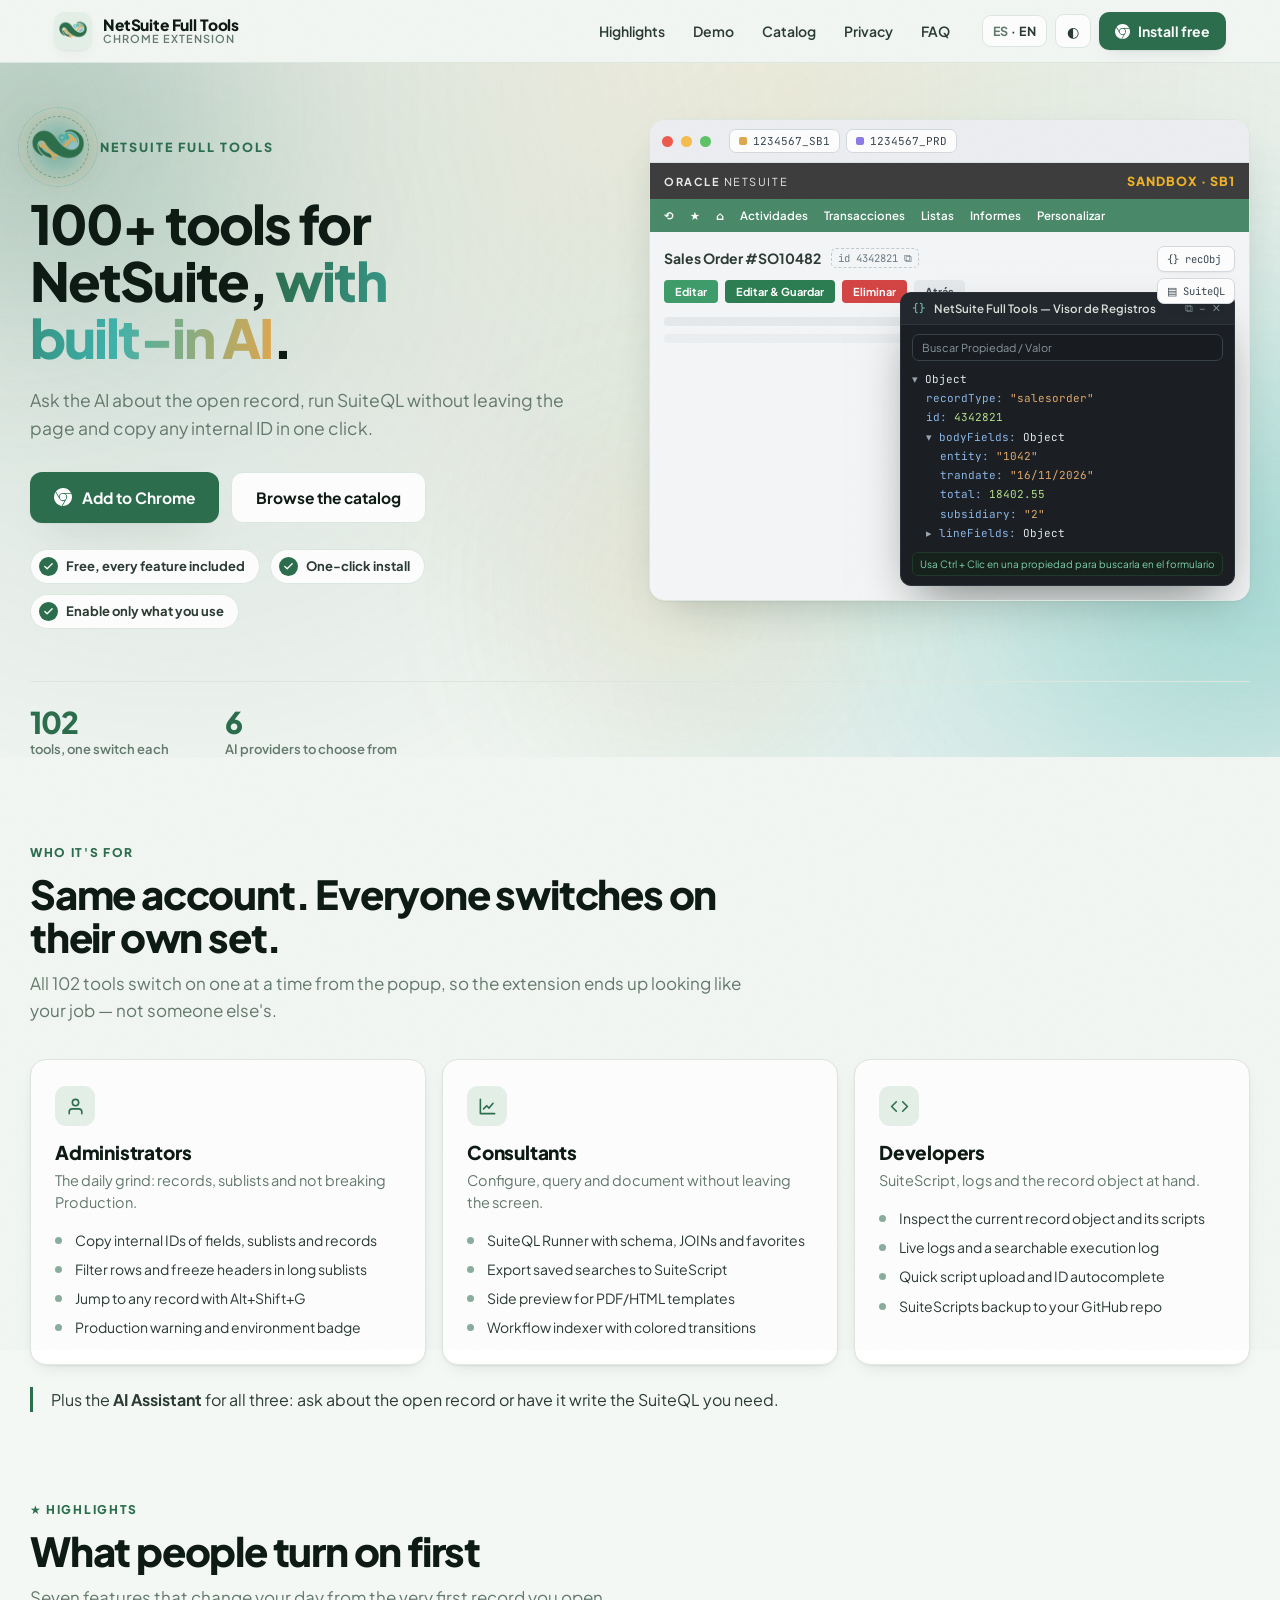
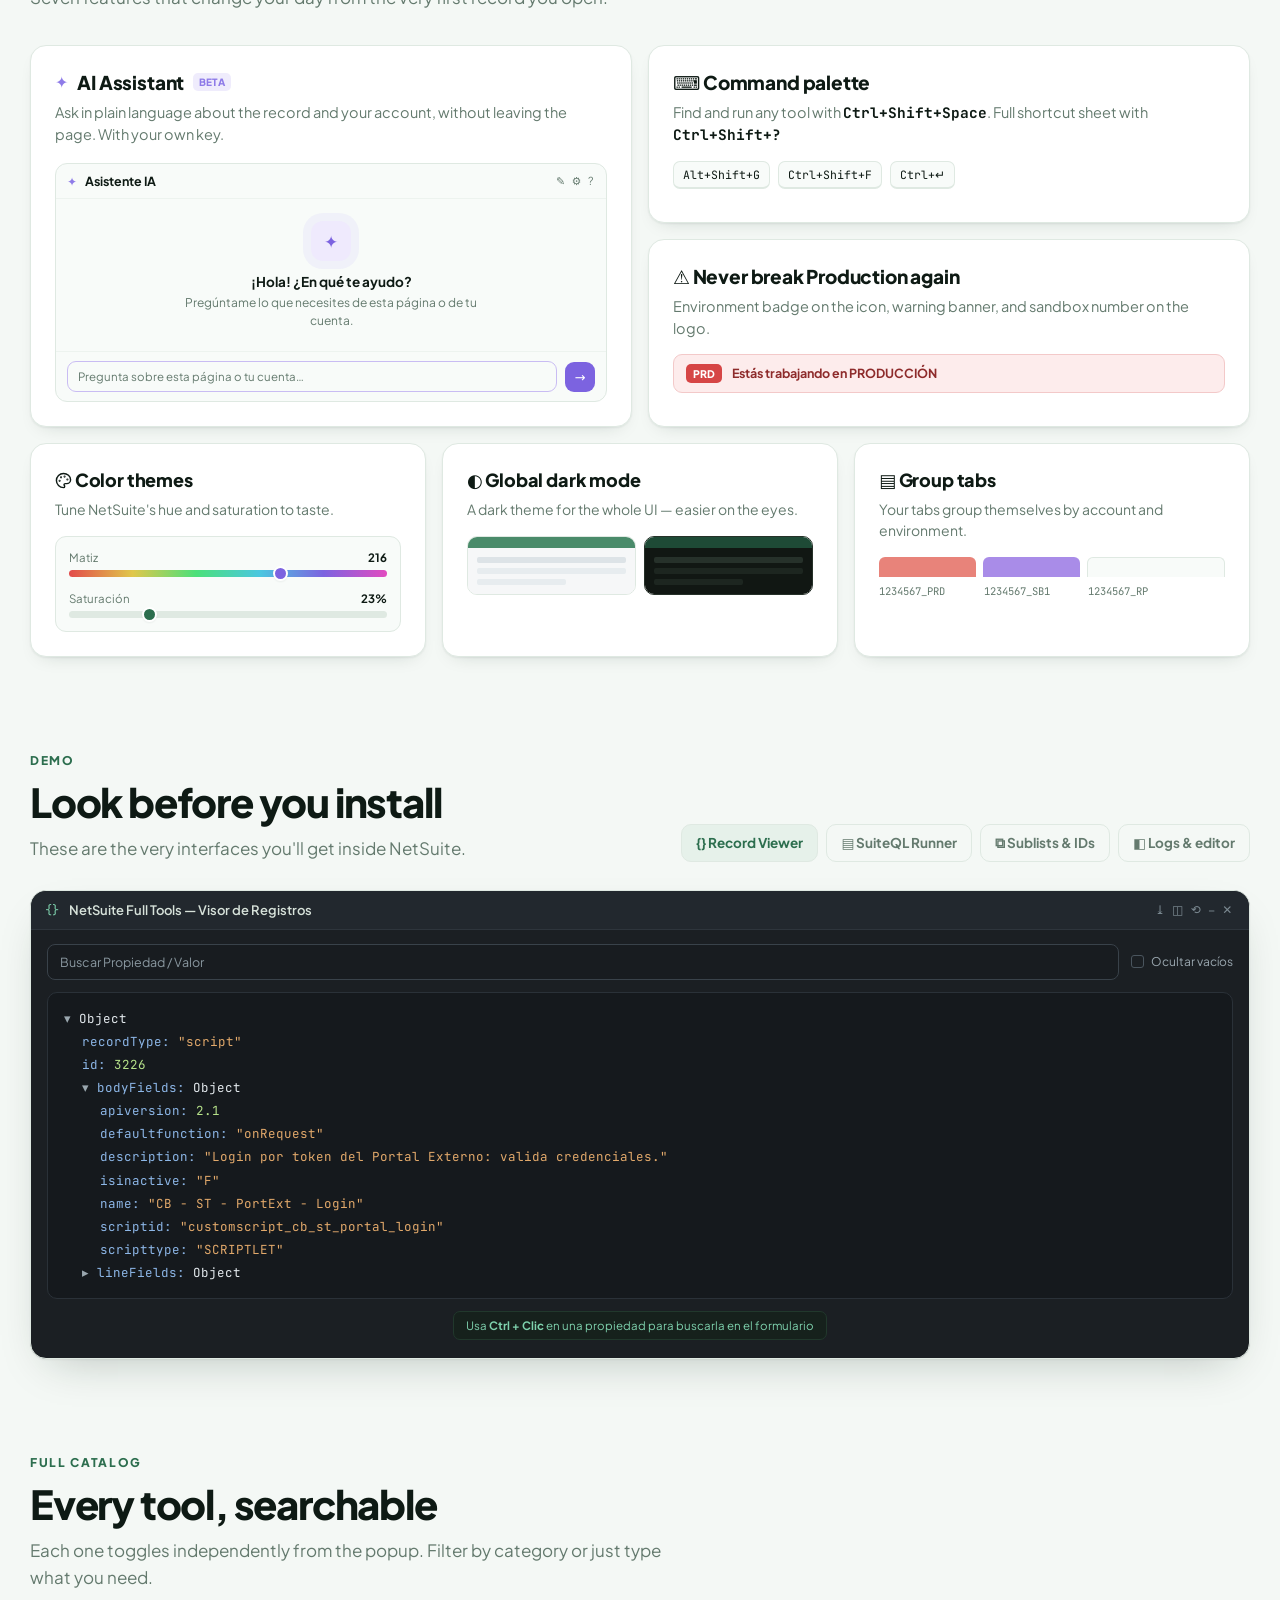
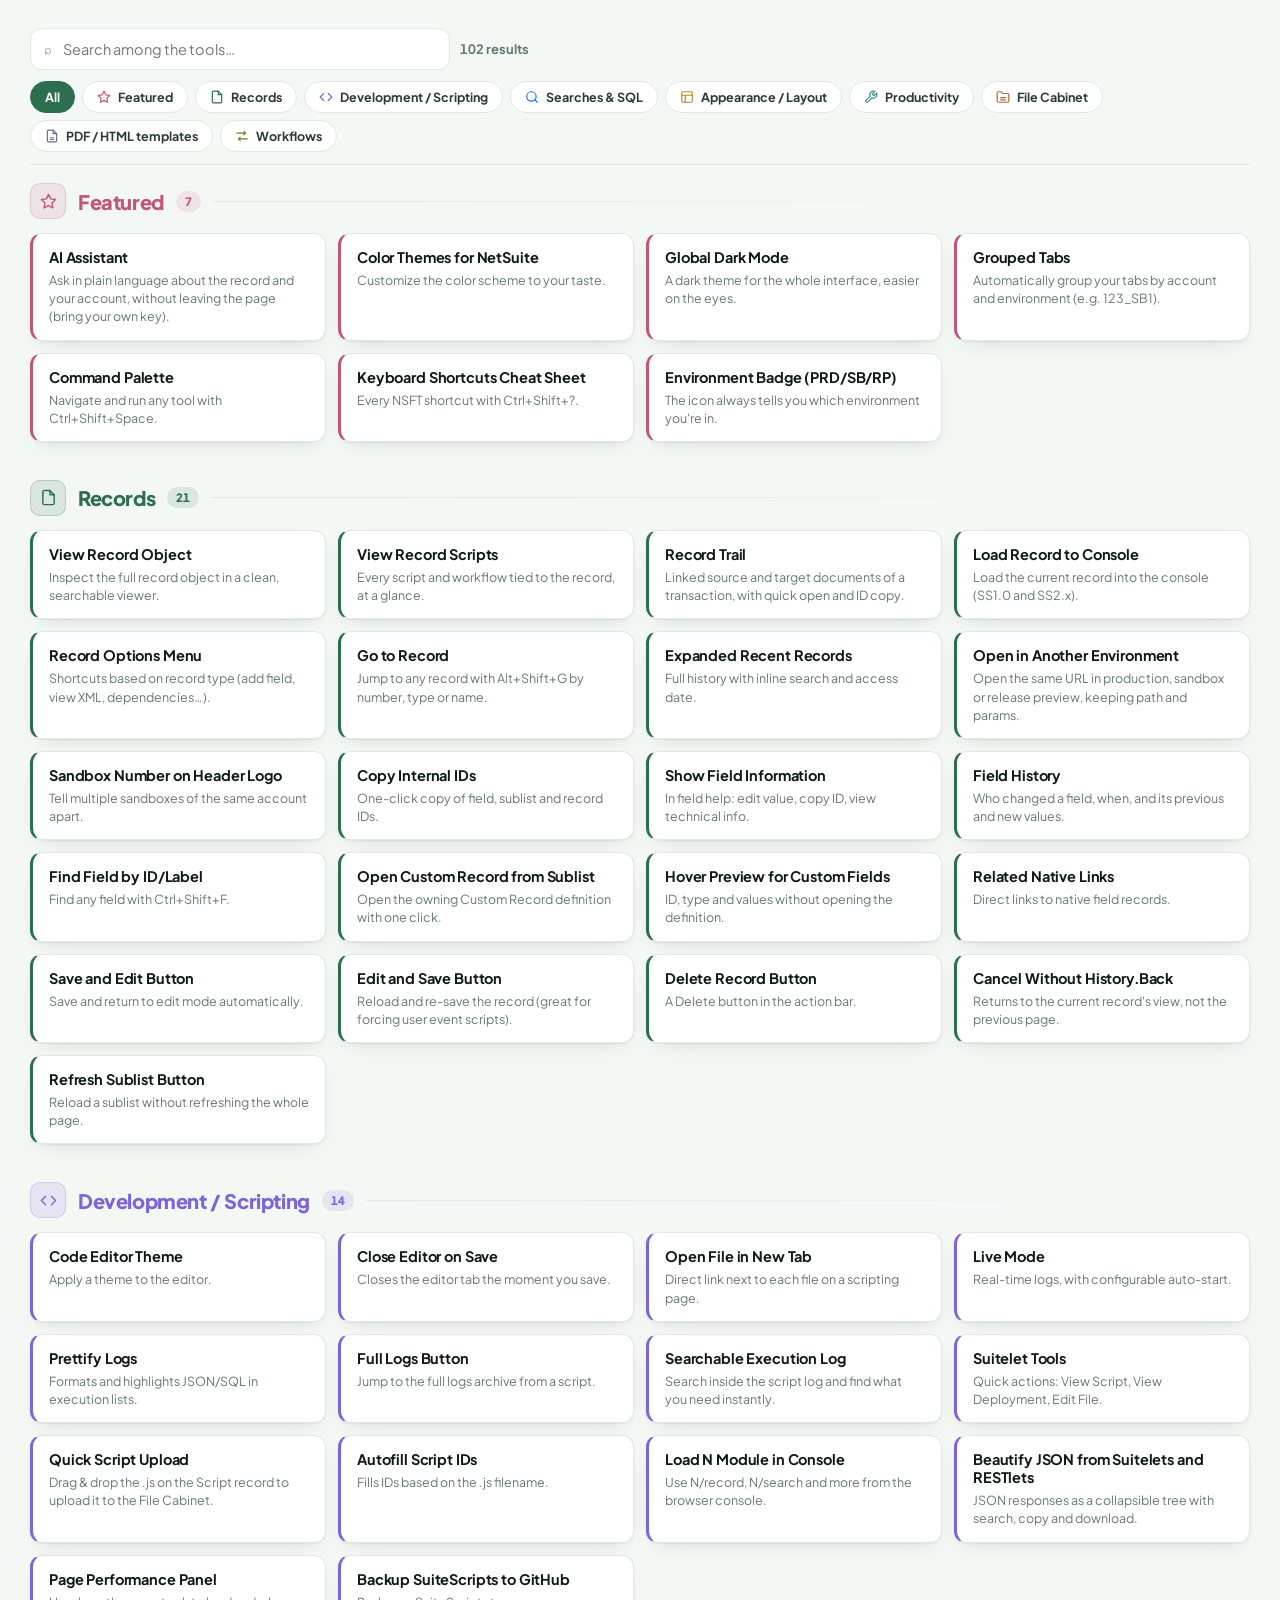
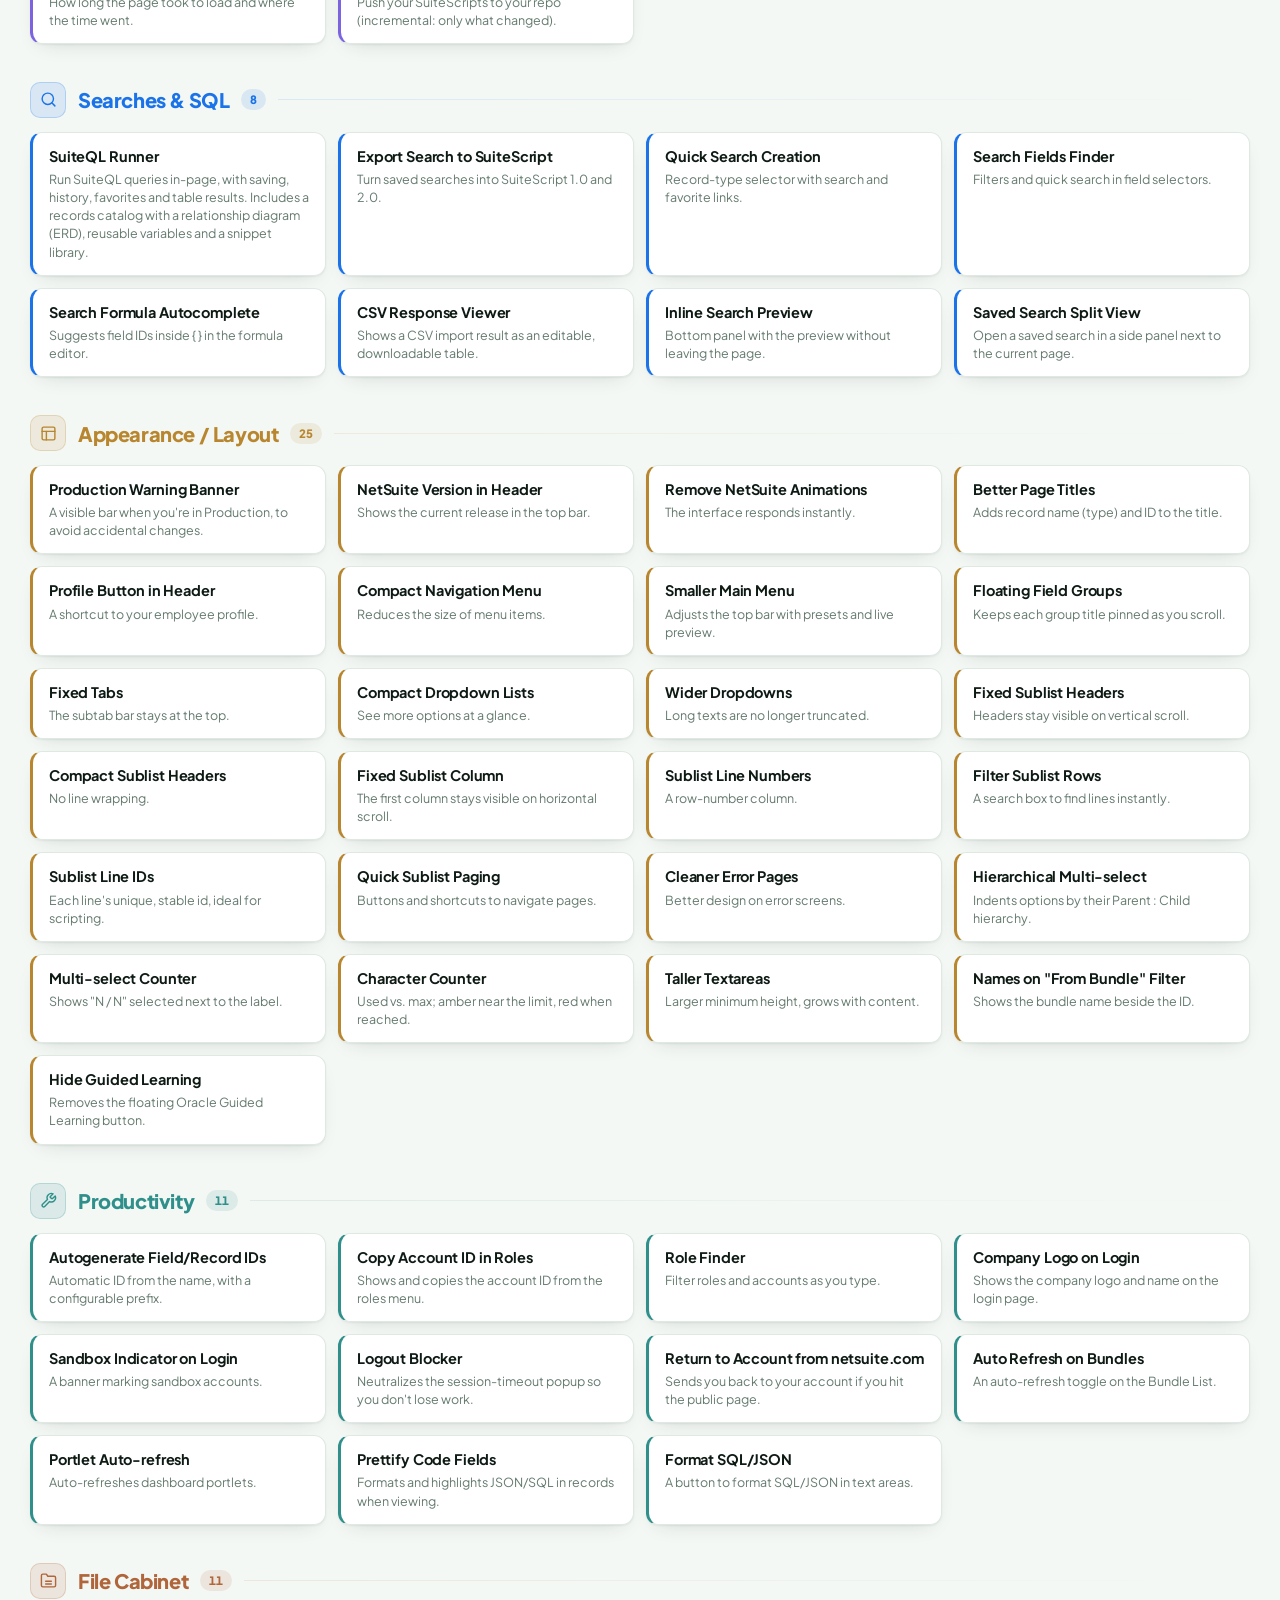
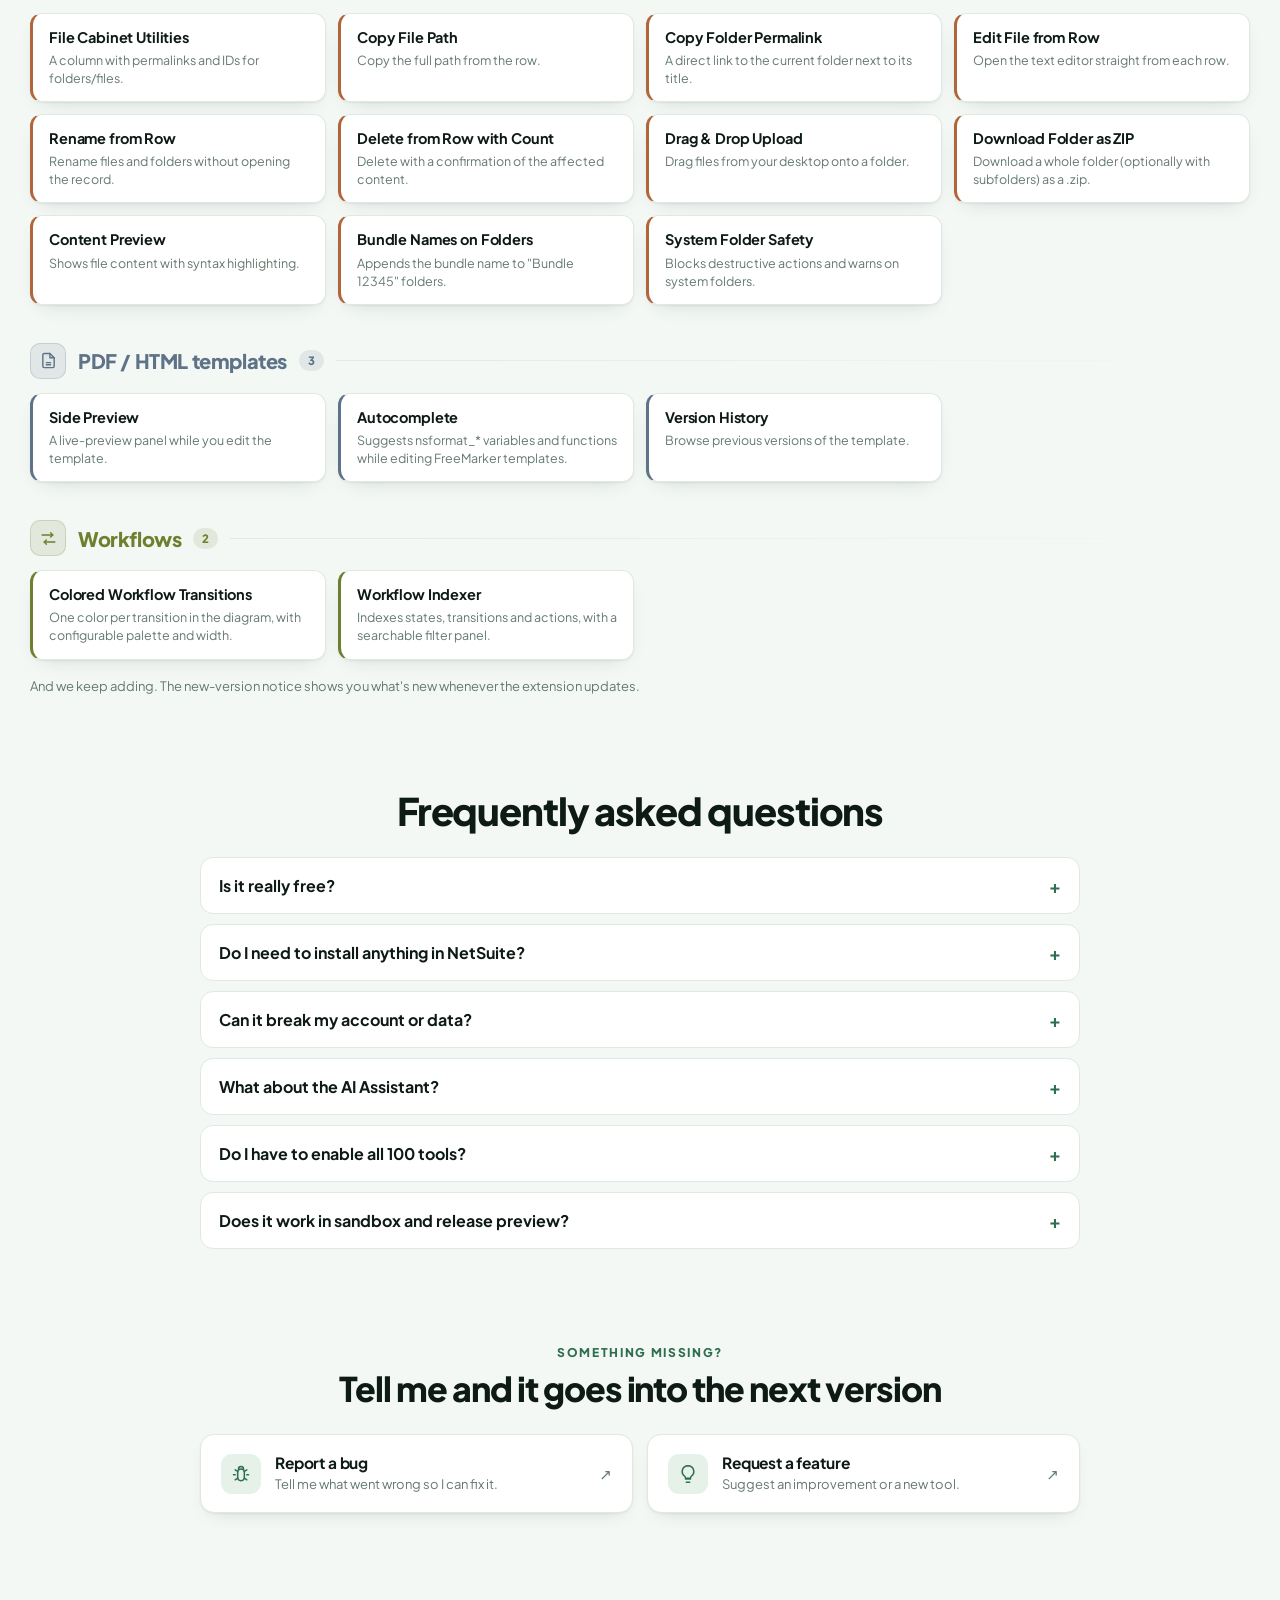
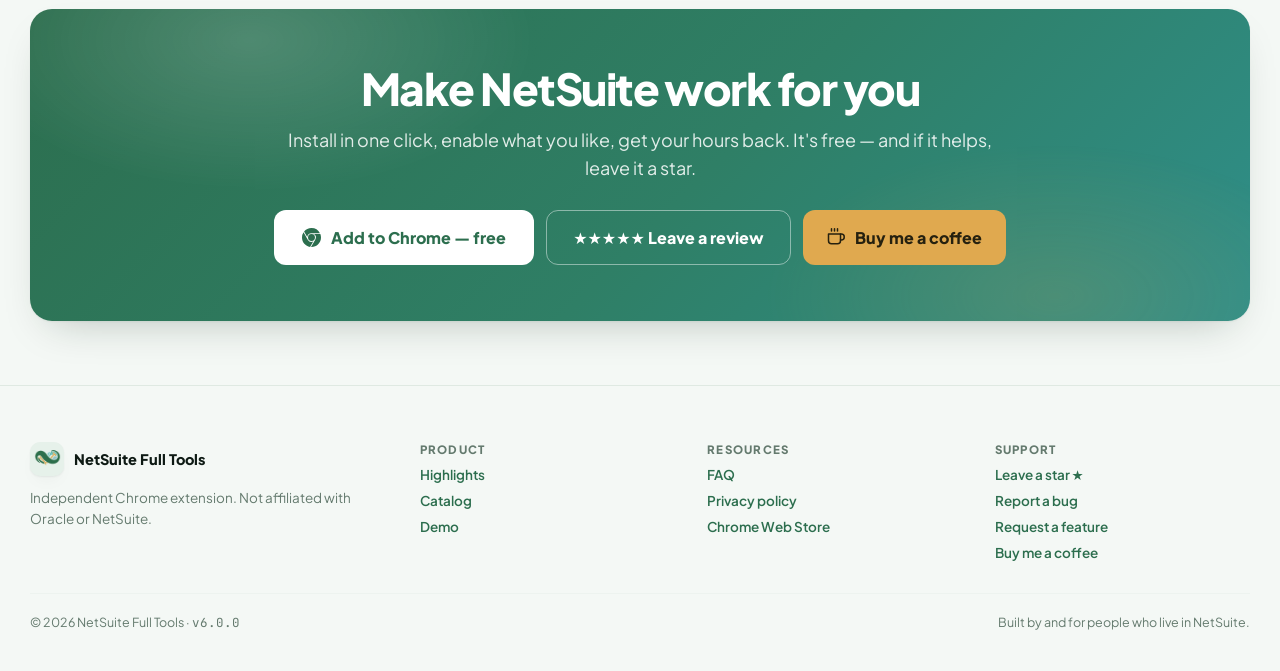
==== index.html @ 0914339f "Actualiza la landing (v6.0.0)" ====
<!DOCTYPE html>
<!--
  NetSuite Full Tools — plantilla de la landing page.

  ESTE es el archivo que se edita a mano; index.html se GENERA a partir de él
  con `npm run landing`. Los textos propios de la web (titulares, FAQ,
  privacidad) viven aquí en los dos idiomas; el catálogo de herramientas NO:
  lo inyecta build.js desde STORE_DESCRIPTION.md.

  Marcadores que rellena build.js:
    6.0.0   versión del manifest        102     nº de herramientas
    9  nº de categorías            <script>window.NSFT_CATALOG = {"groups":[{"id":"star","icon":"\u003csvg viewBox=\"0 0 24 24\" fill=\"none\" stroke=\"currentColor\" stroke-width=\"2\" stroke-linecap=\"round\" stroke-linejoin=\"round\">\u003cpolygon points=\"12 2 15.09 8.26 22 9.27 17 14.14 18.18 21.02 12 17.77 5.82 21.02 7 14.14 2 9.27 8.91 8.26 12 2\">\u003c/polygon>\u003c/svg>","color":"#C2557A","nameEs":"Destacados","nameEn":"Featured"},{"id":"reg","icon":"\u003csvg viewBox=\"0 0 24 24\" fill=\"none\" stroke=\"currentColor\" stroke-width=\"2\" stroke-linecap=\"round\" stroke-linejoin=\"round\">\u003cpath d=\"M14 2H6a2 2 0 0 0-2 2v16a2 2 0 0 0 2 2h12a2 2 0 0 0 2-2V8z\">\u003c/path>\u003cpolyline points=\"14 2 14 8 20 8\">\u003c/polyline>\u003c/svg>","color":"#2C6E4E","nameEs":"Registros","nameEn":"Records"},{"id":"dev","icon":"\u003csvg viewBox=\"0 0 24 24\" fill=\"none\" stroke=\"currentColor\" stroke-width=\"2\" stroke-linecap=\"round\" stroke-linejoin=\"round\">\u003cpolyline points=\"16 18 22 12 16 6\">\u003c/polyline>\u003cpolyline points=\"8 6 2 12 8 18\">\u003c/polyline>\u003c/svg>","color":"#7C63E0","nameEs":"Desarrollo / Scripting","nameEn":"Development / Scripting"},{"id":"sql","icon":"\u003csvg viewBox=\"0 0 24 24\" fill=\"none\" stroke=\"currentColor\" stroke-width=\"2\" stroke-linecap=\"round\" stroke-linejoin=\"round\">\u003ccircle cx=\"11\" cy=\"11\" r=\"8\">\u003c/circle>\u003cline x1=\"21\" y1=\"21\" x2=\"16.65\" y2=\"16.65\">\u003c/line>\u003c/svg>","color":"#1A73E8","nameEs":"Búsquedas y SQL","nameEn":"Searches & SQL"},{"id":"ui","icon":"\u003csvg viewBox=\"0 0 24 24\" fill=\"none\" stroke=\"currentColor\" stroke-width=\"2\" stroke-linecap=\"round\" stroke-linejoin=\"round\">\u003crect x=\"3\" y=\"3\" width=\"18\" height=\"18\" rx=\"2\" ry=\"2\">\u003c/rect>\u003cline x1=\"3\" y1=\"9\" x2=\"21\" y2=\"9\">\u003c/line>\u003cline x1=\"9\" y1=\"21\" x2=\"9\" y2=\"9\">\u003c/line>\u003c/svg>","color":"#B8862F","nameEs":"Apariencia / Layout","nameEn":"Appearance / Layout"},{"id":"prod","icon":"\u003csvg viewBox=\"0 0 24 24\" fill=\"none\" stroke=\"currentColor\" stroke-width=\"2\" stroke-linecap=\"round\" stroke-linejoin=\"round\">\u003cpath d=\"M14.7 6.3a1 1 0 0 0 0 1.4l1.6 1.6a1 1 0 0 0 1.4 0l3.77-3.77a6 6 0 0 1-7.94 7.94l-6.91 6.91a2.12 2.12 0 0 1-3-3l6.91-6.91a6 6 0 0 1 7.94-7.94l-3.76 3.76z\">\u003c/path>\u003c/svg>","color":"#2F8F8A","nameEs":"Productividad","nameEn":"Productivity"},{"id":"file","icon":"\u003csvg viewBox=\"0 0 24 24\" fill=\"none\" stroke=\"currentColor\" stroke-width=\"2\" stroke-linecap=\"round\" stroke-linejoin=\"round\">\u003cpath d=\"M22 19a2 2 0 0 1-2 2H4a2 2 0 0 1-2-2V5a2 2 0 0 1 2-2h5l2 3h9a2 2 0 0 1 2 2z\">\u003c/path>\u003cline x1=\"8\" y1=\"13\" x2=\"16\" y2=\"13\">\u003c/line>\u003cline x1=\"8\" y1=\"17\" x2=\"16\" y2=\"17\">\u003c/line>\u003c/svg>","color":"#B0653A","nameEs":"File Cabinet","nameEn":"File Cabinet"},{"id":"pdf","icon":"\u003csvg viewBox=\"0 0 24 24\" fill=\"none\" stroke=\"currentColor\" stroke-width=\"2\" stroke-linecap=\"round\" stroke-linejoin=\"round\">\u003cpath d=\"M14 2H6a2 2 0 0 0-2 2v16a2 2 0 0 0 2 2h12a2 2 0 0 0 2-2V8z\">\u003c/path>\u003cpolyline points=\"14 2 14 8 20 8\">\u003c/polyline>\u003cline x1=\"9\" y1=\"15\" x2=\"15\" y2=\"15\">\u003c/line>\u003cline x1=\"9\" y1=\"18\" x2=\"15\" y2=\"18\">\u003c/line>\u003c/svg>","color":"#5E7387","nameEs":"Plantillas PDF / HTML","nameEn":"PDF / HTML templates"},{"id":"wf","icon":"\u003csvg viewBox=\"0 0 24 24\" fill=\"none\" stroke=\"currentColor\" stroke-width=\"2\" stroke-linecap=\"round\" stroke-linejoin=\"round\">\u003cline x1=\"3\" y1=\"7\" x2=\"18\" y2=\"7\">\u003c/line>\u003cpolyline points=\"15 4 18 7 15 10\">\u003c/polyline>\u003cline x1=\"21\" y1=\"17\" x2=\"6\" y2=\"17\">\u003c/line>\u003cpolyline points=\"9 14 6 17 9 20\">\u003c/polyline>\u003c/svg>","color":"#6E7F2F","nameEs":"Workflows","nameEn":"Workflows"}],"tools":[{"group":"star","nameEs":"Asistente de IA","descEs":"Pregunta en lenguaje natural sobre el registro y tu cuenta, sin salir de la página (con tu propia clave).","nameEn":"AI Assistant","descEn":"Ask in plain language about the record and your account, without leaving the page (bring your own key)."},{"group":"star","nameEs":"Temas de color para NetSuite","descEs":"Personaliza el esquema de colores a tu gusto.","nameEn":"Color Themes for NetSuite","descEn":"Customize the color scheme to your taste."},{"group":"star","nameEs":"Modo oscuro global","descEs":"Un tema oscuro para toda la interfaz, más cómodo para la vista.","nameEn":"Global Dark Mode","descEn":"A dark theme for the whole interface, easier on the eyes."},{"group":"star","nameEs":"Agrupar pestañas","descEs":"Agrupa automáticamente tus pestañas por cuenta y entorno (ej. 123_SB1).","nameEn":"Grouped Tabs","descEn":"Automatically group your tabs by account and environment (e.g. 123_SB1)."},{"group":"star","nameEs":"Paleta de comandos","descEs":"Navega y ejecuta cualquier herramienta con Ctrl+Shift+Espacio.","nameEn":"Command Palette","descEn":"Navigate and run any tool with Ctrl+Shift+Space."},{"group":"star","nameEs":"Hoja de atajos de teclado","descEs":"Todos los atajos de NSFT con Ctrl+Shift+?.","nameEn":"Keyboard Shortcuts Cheat Sheet","descEn":"Every NSFT shortcut with Ctrl+Shift+?."},{"group":"star","nameEs":"Distintivo de entorno (PRD/SB/RP)","descEs":"El icono te dice siempre en qué entorno estás.","nameEn":"Environment Badge (PRD/SB/RP)","descEn":"The icon always tells you which environment you're in."},{"group":"reg","nameEs":"Ver objeto del registro","descEs":"Inspecciona el objeto completo del registro actual en un visor limpio.","nameEn":"View Record Object","descEn":"Inspect the full record object in a clean, searchable viewer."},{"group":"reg","nameEs":"Ver scripts del registro","descEs":"Todos los scripts y workflows asociados, de un vistazo.","nameEn":"View Record Scripts","descEn":"Every script and workflow tied to the record, at a glance."},{"group":"reg","nameEs":"Record Trail","descEs":"Documentos de origen y destino enlazados de una transacción, con salto rápido y copia de IDs.","nameEn":"Record Trail","descEn":"Linked source and target documents of a transaction, with quick open and ID copy."},{"group":"reg","nameEs":"Cargar registro a consola","descEs":"Carga el registro actual en la consola (SS1.0 y SS2.x).","nameEn":"Load Record to Console","descEn":"Load the current record into the console (SS1.0 and SS2.x)."},{"group":"reg","nameEs":"Menú Opciones de Registro","descEs":"Accesos directos según el tipo de registro (agregar campo, ver XML, dependientes…).","nameEn":"Record Options Menu","descEn":"Shortcuts based on record type (add field, view XML, dependencies…)."},{"group":"reg","nameEs":"Ir al record","descEs":"Salta a cualquier registro con Alt+Shift+G por número, tipo o nombre.","nameEn":"Go to Record","descEn":"Jump to any record with Alt+Shift+G by number, type or name."},{"group":"reg","nameEs":"Registros recientes ampliados","descEs":"Historial completo con buscador y fecha de acceso.","nameEn":"Expanded Recent Records","descEn":"Full history with inline search and access date."},{"group":"reg","nameEs":"Abrir en otro entorno","descEs":"Abre la misma URL en producción, sandbox o release preview conservando ruta y parámetros.","nameEn":"Open in Another Environment","descEn":"Open the same URL in production, sandbox or release preview, keeping path and params."},{"group":"reg","nameEs":"Número de sandbox en el logo","descEs":"Distingue entre varios sandboxes de la misma cuenta.","nameEn":"Sandbox Number on Header Logo","descEn":"Tell multiple sandboxes of the same account apart."},{"group":"reg","nameEs":"Copiar IDs internos","descEs":"Copia con un clic IDs de campos, sublistas y registros.","nameEn":"Copy Internal IDs","descEn":"One-click copy of field, sublist and record IDs."},{"group":"reg","nameEs":"Mostrar información de campos","descEs":"En la ayuda de campo: editar valor, copiar ID, ver info técnica.","nameEn":"Show Field Information","descEn":"In field help: edit value, copy ID, view technical info."},{"group":"reg","nameEs":"Historial del campo","descEs":"Quién cambió un campo, cuándo, y sus valores anterior y nuevo.","nameEn":"Field History","descEn":"Who changed a field, when, and its previous and new values."},{"group":"reg","nameEs":"Buscar campo por ID/etiqueta","descEs":"Encuentra cualquier campo con Ctrl+Shift+F.","nameEn":"Find Field by ID/Label","descEn":"Find any field with Ctrl+Shift+F."},{"group":"reg","nameEs":"Abrir registro personalizado desde sublista","descEs":"Abre la definición del Custom Record dueño con un clic.","nameEn":"Open Custom Record from Sublist","descEn":"Open the owning Custom Record definition with one click."},{"group":"reg","nameEs":"Vista previa de custom fields al pasar el cursor","descEs":"ID, tipo y valores sin abrir su definición.","nameEn":"Hover Preview for Custom Fields","descEn":"ID, type and values without opening the definition."},{"group":"reg","nameEs":"Enlaces nativos relacionados","descEs":"Enlaces directos al registro de los campos nativos.","nameEn":"Related Native Links","descEn":"Direct links to native field records."},{"group":"reg","nameEs":"Botón Guardar y Editar","descEs":"Guarda y vuelve a edición automáticamente.","nameEn":"Save and Edit Button","descEn":"Save and return to edit mode automatically."},{"group":"reg","nameEs":"Botón Editar y Guardar","descEs":"Recarga y reguarda el registro (útil para forzar user event scripts).","nameEn":"Edit and Save Button","descEn":"Reload and re-save the record (great for forcing user event scripts)."},{"group":"reg","nameEs":"Botón Eliminar registro","descEs":"Botón Eliminar en la barra de acciones.","nameEn":"Delete Record Button","descEn":"A Delete button in the action bar."},{"group":"reg","nameEs":"Botón Cancelar sin History.Back","descEs":"Vuelve a la vista del registro actual, no a la página anterior.","nameEn":"Cancel Without History.Back","descEn":"Returns to the current record's view, not the previous page."},{"group":"reg","nameEs":"Botón Actualizar sublista","descEs":"Recarga una sublista sin refrescar toda la página.","nameEn":"Refresh Sublist Button","descEn":"Reload a sublist without refreshing the whole page."},{"group":"dev","nameEs":"Tema del editor de código","descEs":"Aplica un tema al editor.","nameEn":"Code Editor Theme","descEn":"Apply a theme to the editor."},{"group":"dev","nameEs":"Cerrar editor al guardar","descEs":"Cierra la pestaña del editor en cuanto guardas.","nameEn":"Close Editor on Save","descEn":"Closes the editor tab the moment you save."},{"group":"dev","nameEs":"Abrir archivo en nueva pestaña","descEs":"Enlace directo junto a cada archivo de una página de scripting.","nameEn":"Open File in New Tab","descEn":"Direct link next to each file on a scripting page."},{"group":"dev","nameEs":"Modo en vivo","descEs":"Logs en tiempo real, con autoinicio configurable.","nameEn":"Live Mode","descEn":"Real-time logs, with configurable auto-start."},{"group":"dev","nameEs":"Embellecer logs","descEs":"Formatea y resalta JSON/SQL en las listas de ejecución.","nameEn":"Prettify Logs","descEn":"Formats and highlights JSON/SQL in execution lists."},{"group":"dev","nameEs":"Botón Full Logs","descEs":"Salta al archivo completo de logs desde un script.","nameEn":"Full Logs Button","descEn":"Jump to the full logs archive from a script."},{"group":"dev","nameEs":"Execution Log buscable","descEs":"Busca dentro del log del script y encuentra al instante lo que necesitas.","nameEn":"Searchable Execution Log","descEn":"Search inside the script log and find what you need instantly."},{"group":"dev","nameEs":"Herramientas de Suitelet","descEs":"Acciones rápidas: Ver Script, Ver Despliegue, Editar Archivo.","nameEn":"Suitelet Tools","descEn":"Quick actions: View Script, View Deployment, Edit File."},{"group":"dev","nameEs":"Subida rápida de scripts","descEs":"Arrastra y suelta el .js en el registro de Script para subirlo al File Cabinet.","nameEn":"Quick Script Upload","descEn":"Drag & drop the .js on the Script record to upload it to the File Cabinet."},{"group":"dev","nameEs":"Autocompletar IDs de scripts","descEs":"Rellena los IDs según el nombre del archivo .js.","nameEn":"Autofill Script IDs","descEn":"Fills IDs based on the .js filename."},{"group":"dev","nameEs":"Cargar módulo N en consola","descEs":"Usa N/record, N/search y más desde la consola del navegador.","nameEn":"Load N Module in Console","descEn":"Use N/record, N/search and more from the browser console."},{"group":"dev","nameEs":"Embellecer JSON de Suitelets y RESTlets","descEs":"Respuestas JSON como árbol colapsable con buscador, copiar y descargar.","nameEn":"Beautify JSON from Suitelets and RESTlets","descEn":"JSON responses as a collapsible tree with search, copy and download."},{"group":"dev","nameEs":"Panel de rendimiento de la página","descEs":"Cuánto tardó en cargar y en qué se fue el tiempo.","nameEn":"Page Performance Panel","descEn":"How long the page took to load and where the time went."},{"group":"dev","nameEs":"Respaldo de SuiteScripts a GitHub","descEs":"Sube tus SuiteScripts a tu repositorio (incremental: solo lo que cambió).","nameEn":"Backup SuiteScripts to GitHub","descEn":"Push your SuiteScripts to your repo (incremental: only what changed)."},{"group":"sql","nameEs":"SuiteQL Runner","descEs":"Ejecuta consultas SuiteQL en la página, con guardado, historial, favoritos y resultados en tabla. Incluye catálogo de registros con diagrama de relaciones (ERD), variables reutilizables y librería de snippets.","nameEn":"SuiteQL Runner","descEn":"Run SuiteQL queries in-page, with saving, history, favorites and table results. Includes a records catalog with a relationship diagram (ERD), reusable variables and a snippet library."},{"group":"sql","nameEs":"Exportar búsquedas a SuiteScript","descEs":"Convierte saved searches a SuiteScript 1.0 y 2.0.","nameEn":"Export Search to SuiteScript","descEn":"Turn saved searches into SuiteScript 1.0 and 2.0."},{"group":"sql","nameEs":"Creación rápida de búsquedas","descEs":"Selector con buscador y enlaces favoritos.","nameEn":"Quick Search Creation","descEn":"Record-type selector with search and favorite links."},{"group":"sql","nameEs":"Buscador de campos en búsquedas","descEs":"Filtros y búsqueda rápida en los selectores de campos.","nameEn":"Search Fields Finder","descEn":"Filters and quick search in field selectors."},{"group":"sql","nameEs":"Autocompletar fórmula de búsqueda","descEs":"Sugiere IDs de campo dentro de { } en el editor de fórmulas.","nameEn":"Search Formula Autocomplete","descEn":"Suggests field IDs inside { } in the formula editor."},{"group":"sql","nameEs":"Visor de respuesta CSV","descEs":"Muestra el resultado de un import CSV como tabla editable y descargable.","nameEn":"CSV Response Viewer","descEn":"Shows a CSV import result as an editable, downloadable table."},{"group":"sql","nameEs":"Preview inline de búsquedas","descEs":"Panel inferior con la vista previa sin salir de la página.","nameEn":"Inline Search Preview","descEn":"Bottom panel with the preview without leaving the page."},{"group":"sql","nameEs":"Vista dividida de búsquedas","descEs":"Abre una saved search en un panel lateral junto a la página actual.","nameEn":"Saved Search Split View","descEn":"Open a saved search in a side panel next to the current page."},{"group":"ui","nameEs":"Banner de aviso de Producción","descEs":"Una barra visible cuando trabajas en Producción, para evitar cambios accidentales.","nameEn":"Production Warning Banner","descEn":"A visible bar when you're in Production, to avoid accidental changes."},{"group":"ui","nameEs":"Versión de NetSuite en el header","descEs":"Muestra el release actual en la barra superior.","nameEn":"NetSuite Version in Header","descEn":"Shows the current release in the top bar."},{"group":"ui","nameEs":"Quitar animaciones de NetSuite","descEs":"La interfaz responde al instante.","nameEn":"Remove NetSuite Animations","descEn":"The interface responds instantly."},{"group":"ui","nameEs":"Mejorar títulos de página","descEs":"Incluye nombre (tipo) e ID del registro en el título.","nameEn":"Better Page Titles","descEn":"Adds record name (type) and ID to the title."},{"group":"ui","nameEs":"Botón de perfil en cabecera","descEs":"Acceso directo a tu perfil de empleado.","nameEn":"Profile Button in Header","descEn":"A shortcut to your employee profile."},{"group":"ui","nameEs":"Menú de navegación compacto","descEs":"Reduce el tamaño de los elementos del menú.","nameEn":"Compact Navigation Menu","descEn":"Reduces the size of menu items."},{"group":"ui","nameEs":"Menú principal más pequeño","descEs":"Ajusta la barra superior con presets y vista previa.","nameEn":"Smaller Main Menu","descEn":"Adjusts the top bar with presets and live preview."},{"group":"ui","nameEs":"Field groups flotantes","descEs":"Mantiene fijos los títulos de cada grupo al hacer scroll.","nameEn":"Floating Field Groups","descEn":"Keeps each group title pinned as you scroll."},{"group":"ui","nameEs":"Fijar pestañas","descEs":"La barra de subpestañas se mantiene arriba.","nameEn":"Fixed Tabs","descEn":"The subtab bar stays at the top."},{"group":"ui","nameEs":"Listas desplegables compactas","descEs":"Ves más opciones de un vistazo.","nameEn":"Compact Dropdown Lists","descEn":"See more options at a glance."},{"group":"ui","nameEs":"Dropdowns más anchos","descEs":"Los textos largos ya no se cortan.","nameEn":"Wider Dropdowns","descEn":"Long texts are no longer truncated."},{"group":"ui","nameEs":"Fijar cabeceras de sublista","descEs":"Cabeceras visibles al hacer scroll vertical.","nameEn":"Fixed Sublist Headers","descEn":"Headers stay visible on vertical scroll."},{"group":"ui","nameEs":"Cabeceras de sublista compactas","descEs":"Sin salto de línea.","nameEn":"Compact Sublist Headers","descEn":"No line wrapping."},{"group":"ui","nameEs":"Fijar columna de sublista","descEs":"La primera columna se mantiene visible al hacer scroll horizontal.","nameEn":"Fixed Sublist Column","descEn":"The first column stays visible on horizontal scroll."},{"group":"ui","nameEs":"Números de línea en sublists","descEs":"Columna con el número de fila.","nameEn":"Sublist Line Numbers","descEn":"A row-number column."},{"group":"ui","nameEs":"Filtrar filas de sublistas","descEs":"Caja de búsqueda para encontrar líneas al instante.","nameEn":"Filter Sublist Rows","descEn":"A search box to find lines instantly."},{"group":"ui","nameEs":"IDs de línea en sublistas","descEs":"El id único y estable de cada línea, ideal para scripting.","nameEn":"Sublist Line IDs","descEn":"Each line's unique, stable id, ideal for scripting."},{"group":"ui","nameEs":"Paginado rápido en sublists","descEs":"Botones y atajos para navegar páginas.","nameEn":"Quick Sublist Paging","descEn":"Buttons and shortcuts to navigate pages."},{"group":"ui","nameEs":"Páginas de error más legibles","descEs":"Mejor diseño en las pantallas de error.","nameEn":"Cleaner Error Pages","descEn":"Better design on error screens."},{"group":"ui","nameEs":"Multi-select jerárquico","descEs":"Indenta las opciones según su jerarquía Padre : Hijo.","nameEn":"Hierarchical Multi-select","descEn":"Indents options by their Parent : Child hierarchy."},{"group":"ui","nameEs":"Contador en multi-select","descEs":"Muestra \"N / N\" seleccionados junto al label.","nameEn":"Multi-select Counter","descEn":"Shows \"N / N\" selected next to the label."},{"group":"ui","nameEs":"Contador de caracteres","descEs":"Usados vs. máximo; amarillo cerca del tope, rojo al alcanzarlo.","nameEn":"Character Counter","descEn":"Used vs. max; amber near the limit, red when reached."},{"group":"ui","nameEs":"Textareas más altos","descEs":"Más altura mínima y crecen con el contenido.","nameEn":"Taller Textareas","descEn":"Larger minimum height, grows with content."},{"group":"ui","nameEs":"Nombres en filtro \"From Bundle\"","descEs":"Muestra el nombre del bundle junto al ID.","nameEn":"Names on \"From Bundle\" Filter","descEn":"Shows the bundle name beside the ID."},{"group":"ui","nameEs":"Ocultar aprendizaje guiado","descEs":"Elimina el botón flotante de Oracle Guided Learning.","nameEn":"Hide Guided Learning","descEn":"Removes the floating Oracle Guided Learning button."},{"group":"prod","nameEs":"Autogenerar IDs de campos y registros","descEs":"ID automático a partir del nombre, con prefijo configurable.","nameEn":"Autogenerate Field/Record IDs","descEn":"Automatic ID from the name, with a configurable prefix."},{"group":"prod","nameEs":"Copiar ID de cuenta en roles","descEs":"Muestra y copia el ID de la cuenta desde el menú de roles.","nameEn":"Copy Account ID in Roles","descEn":"Shows and copies the account ID from the roles menu."},{"group":"prod","nameEs":"Buscador de roles","descEs":"Filtra roles y cuentas al escribir.","nameEn":"Role Finder","descEn":"Filter roles and accounts as you type."},{"group":"prod","nameEs":"Logo de compañía en login","descEs":"Muestra logo y nombre de la compañía en la página de login.","nameEn":"Company Logo on Login","descEn":"Shows the company logo and name on the login page."},{"group":"prod","nameEs":"Indicador de sandbox en login","descEs":"Banner que marca las cuentas sandbox.","nameEn":"Sandbox Indicator on Login","descEn":"A banner marking sandbox accounts."},{"group":"prod","nameEs":"Bloqueador de cierre de sesión","descEs":"Neutraliza el popup de expiración para no perder tu trabajo.","nameEn":"Logout Blocker","descEn":"Neutralizes the session-timeout popup so you don't lose work."},{"group":"prod","nameEs":"Regresar al account desde netsuite.com","descEs":"Te devuelve a tu cuenta si caes en la landing pública.","nameEn":"Return to Account from netsuite.com","descEn":"Sends you back to your account if you hit the public page."},{"group":"prod","nameEs":"Auto refresco en bundles","descEs":"Interruptor de auto refresco en la lista de bundles.","nameEn":"Auto Refresh on Bundles","descEn":"An auto-refresh toggle on the Bundle List."},{"group":"prod","nameEs":"Auto-refresh de portlets","descEs":"Refresca los portlets del dashboard automáticamente.","nameEn":"Portlet Auto-refresh","descEn":"Auto-refreshes dashboard portlets."},{"group":"prod","nameEs":"Embellecer campos de código","descEs":"Formatea y resalta JSON/SQL en registros al verlos.","nameEn":"Prettify Code Fields","descEn":"Formats and highlights JSON/SQL in records when viewing."},{"group":"prod","nameEs":"Formatear SQL/JSON","descEs":"Botón para formatear SQL/JSON en áreas de texto.","nameEn":"Format SQL/JSON","descEn":"A button to format SQL/JSON in text areas."},{"group":"file","nameEs":"Utilidades de archivador","descEs":"Columna con enlaces permanentes e IDs de carpetas/archivos.","nameEn":"File Cabinet Utilities","descEn":"A column with permalinks and IDs for folders/files."},{"group":"file","nameEs":"Copiar ruta del archivo","descEs":"Copia la ruta completa desde la fila.","nameEn":"Copy File Path","descEn":"Copy the full path from the row."},{"group":"file","nameEs":"Copiar permalink de carpeta","descEs":"Link directo a la carpeta actual junto a su título.","nameEn":"Copy Folder Permalink","descEn":"A direct link to the current folder next to its title."},{"group":"file","nameEs":"Editar archivo desde fila","descEs":"Abre el editor de texto directamente desde cada fila.","nameEn":"Edit File from Row","descEn":"Open the text editor straight from each row."},{"group":"file","nameEs":"Renombrar desde fila","descEs":"Renombra archivos y carpetas sin abrir el record.","nameEn":"Rename from Row","descEn":"Rename files and folders without opening the record."},{"group":"file","nameEs":"Eliminar desde fila con conteo","descEs":"Borra con confirmación del contenido afectado.","nameEn":"Delete from Row with Count","descEn":"Delete with a confirmation of the affected content."},{"group":"file","nameEs":"Subida por drag & drop","descEs":"Arrastra archivos desde tu escritorio a una carpeta.","nameEn":"Drag & Drop Upload","descEn":"Drag files from your desktop onto a folder."},{"group":"file","nameEs":"Descargar carpeta como ZIP","descEs":"Descarga una carpeta completa (con subcarpetas opcionales) en .zip.","nameEn":"Download Folder as ZIP","descEn":"Download a whole folder (optionally with subfolders) as a .zip."},{"group":"file","nameEs":"Preview de contenido","descEs":"Muestra el contenido del archivo con resaltado de sintaxis.","nameEn":"Content Preview","descEn":"Shows file content with syntax highlighting."},{"group":"file","nameEs":"Nombres de bundle en carpetas","descEs":"Añade el nombre del bundle a las carpetas \"Bundle 12345\".","nameEn":"Bundle Names on Folders","descEn":"Appends the bundle name to \"Bundle 12345\" folders."},{"group":"file","nameEs":"Safety en carpetas de sistema","descEs":"Bloquea acciones destructivas y avisa en carpetas del sistema.","nameEn":"System Folder Safety","descEn":"Blocks destructive actions and warns on system folders."},{"group":"pdf","nameEs":"Preview lateral","descEs":"Panel con vista previa en vivo mientras editas la plantilla.","nameEn":"Side Preview","descEn":"A live-preview panel while you edit the template."},{"group":"pdf","nameEs":"Autocompletado","descEs":"Sugiere variables y funciones nsformat_* al editar plantillas FreeMarker.","nameEn":"Autocomplete","descEn":"Suggests nsformat_* variables and functions while editing FreeMarker templates."},{"group":"pdf","nameEs":"Historial de versiones","descEs":"Navega entre versiones anteriores de la plantilla.","nameEn":"Version History","descEn":"Browse previous versions of the template."},{"group":"wf","nameEs":"Transiciones de workflow con color","descEs":"Un color por transición en el diagrama, con paleta y grosor configurables.","nameEn":"Colored Workflow Transitions","descEn":"One color per transition in the diagram, with configurable palette and width."},{"group":"wf","nameEs":"Indexador de workflow","descEs":"Indexa estados, transiciones y acciones, con panel buscador y filtros.","nameEn":"Workflow Indexer","descEn":"Indexes states, transitions and actions, with a searchable filter panel."}]};</script>   datos del catálogo
-->
<html lang="es" data-theme="light">
<head>
<meta charset="utf-8">
<meta name="viewport" content="width=device-width, initial-scale=1">
<title>NetSuite Full Tools — +100 herramientas para NetSuite</title>
<meta name="description" content="Extensión de Chrome gratuita con más de 100 herramientas para NetSuite: SuiteQL Runner, copiar IDs internos, modo oscuro, File Cabinet, paleta de comandos y mucho más. Gratis y con todas las funciones incluidas.">
<meta name="theme-color" content="#2C6E4E">
<link rel="icon" type="image/png" sizes="128x128" href="assets/icon128.png">
<link rel="apple-touch-icon" href="assets/icon128.png">

<meta property="og:type" content="website">
<meta property="og:title" content="NetSuite Full Tools — +100 herramientas para NetSuite">
<meta property="og:description" content="Más de 100 utilidades de productividad y desarrollo dentro de las pantallas de NetSuite que ya usas. Gratis, con todas las funciones incluidas.">
<meta property="og:image" content="assets/icon128.png">
<meta name="twitter:card" content="summary">

<link rel="preload" href="assets/fonts/plus-jakarta-sans-latin.woff2" as="font" type="font/woff2" crossorigin>
<link rel="preload" href="assets/fonts/jetbrains-mono-latin.woff2" as="font" type="font/woff2" crossorigin>
<link rel="stylesheet" href="styles.css">

<script>
  /* Arranque: estampa el tema antes del primer pintado para que no haya
     parpadeo blanco al recargar en oscuro, y activa las animaciones de
     entrada solo si hay JS (sin JS la página se ve entera). */
  (function () {
    var t = null;
    try { t = localStorage.getItem('nsft-theme'); } catch (e) { /* incógnito */ }
    if (!t) {
      t = window.matchMedia && matchMedia('(prefers-color-scheme: dark)').matches ? 'dark' : 'light';
    }
    document.documentElement.setAttribute('data-theme', t);
    document.documentElement.classList.add('nsft-anim');
  })();
</script>
</head>
<body>

<!-- Grano de película y barra de progreso: el mismo lenguaje visual de la welcome page -->
<div class="nsft-grain" aria-hidden="true"></div>
<div class="nsft-progress" aria-hidden="true"><span id="nsft-progress-bar" class="nsft-progress-bar"></span></div>

<div id="nsft-root" data-lang="es" data-theme="light" data-tab="visor" data-cat="all" style="background:var(--bg);color:var(--fg);min-height:100vh;overflow-x:hidden;">


  <header style="position:sticky;top:0;z-index:50;backdrop-filter:blur(14px);background:color-mix(in oklab, var(--bg) 78%, transparent);border-bottom:1px solid var(--line);">
    <div style="max-width:1220px;margin:0 auto;padding:12px 24px;display:flex;align-items:center;gap:20px;">
      <a href="#top" style="display:flex;align-items:center;gap:11px;color:var(--fg);">
        <span class="nsft-logo-badge"><img src="assets/logo.webp" alt="" width="128" height="128"></span>
        <span style="display:flex;flex-direction:column;line-height:1.05;">
          <span style="font-size:15.5px;font-weight:800;letter-spacing:-.01em;">NetSuite Full Tools</span>
          <span style="font-size:11px;font-weight:600;color:var(--muted);letter-spacing:.09em;">CHROME EXTENSION</span>
        </span>
      </a>
      <nav style="display:flex;gap:4px;margin-left:auto;align-items:center;">
        <a href="#destacados" style="padding:8px 12px;border-radius:9px;font-size:14px;font-weight:600;color:var(--fg2);"><span data-l="es">Destacados</span><span data-l="en">Highlights</span></a>
        <a href="#vistazo" style="padding:8px 12px;border-radius:9px;font-size:14px;font-weight:600;color:var(--fg2);">Demo</a>
        <a href="#catalogo" style="padding:8px 12px;border-radius:9px;font-size:14px;font-weight:600;color:var(--fg2);"><span data-l="es">Catálogo</span><span data-l="en">Catalog</span></a>
        <a href="privacidad.html" style="padding:8px 12px;border-radius:9px;font-size:14px;font-weight:600;color:var(--fg2);"><span data-l="es">Privacidad</span><span data-l="en">Privacy</span></a>
        <a href="#faq" style="padding:8px 12px;border-radius:9px;font-size:14px;font-weight:600;color:var(--fg2);">FAQ</a>
      </nav>
      <div style="display:flex;align-items:center;gap:8px;">
        <button data-act="lang" style="border:1px solid var(--line);background:var(--surface);color:var(--fg2);border-radius:9px;padding:7px 10px;font-family:inherit;font-size:12.5px;font-weight:700;cursor:pointer;letter-spacing:.04em;">
          <span data-l="es">ES · <span style="color:var(--muted);">EN</span></span><span data-l="en"><span style="color:var(--muted);">ES</span> · EN</span>
        </button>
        <button data-act="theme" title="Light / dark" style="border:1px solid var(--line);background:var(--surface);color:var(--fg2);border-radius:9px;width:36px;height:34px;display:grid;place-items:center;cursor:pointer;font-size:14px;">
          <span data-l="es">◐</span><span data-l="en">◐</span>
        </button>
        <a href="https://chromewebstore.google.com/detail/netsuite-full-tools/fgldkomofdfcmkccjgalihlollndjmcc" target="_blank" rel="noopener" style="background:var(--brand);color:#fff;padding:10px 16px;border-radius:10px;font-size:14px;font-weight:700;box-shadow:var(--shadowSm);display:inline-flex;align-items:center;gap:8px;">
          <svg class="nsft-chrome-mark" viewBox="0 0 24 24" fill="currentColor" aria-hidden="true" style="width:15px;height:15px;flex:0 0 auto;"><path d="M12 0C8.21 0 4.831 1.757 2.632 4.501l3.953 6.848A5.454 5.454 0 0 1 12 6.545h10.691A12 12 0 0 0 12 0z"/><path d="M1.931 5.47A11.943 11.943 0 0 0 0 12c0 6.012 4.42 10.991 10.189 11.864l3.953-6.847a5.45 5.45 0 0 1-6.865-2.29z"/><path d="M15.273 7.636a5.446 5.446 0 0 1 1.45 7.09l.002.001h-.002l-5.344 9.257c.206.01.413.016.621.016 6.627 0 12-5.373 12-12 0-1.54-.29-3.011-.818-4.364z"/><path d="M12 16.364a4.364 4.364 0 1 1 0-8.728 4.364 4.364 0 0 1 0 8.728z"/></svg><span data-l="es">Instalar gratis</span><span data-l="en">Install free</span>
        </a>
      </div>
    </div>
  </header>

  <section id="top" class="nsft-hero">
    <div class="nsft-hero-bg" aria-hidden="true"></div>
    <span class="nsft-orb nsft-orb-1" data-parallax="0.08" aria-hidden="true"></span>
    <span class="nsft-orb nsft-orb-2" data-parallax="-0.06" aria-hidden="true"></span>
    <span class="nsft-orb nsft-orb-3" data-parallax="0.14" aria-hidden="true"></span>
    <div class="nsft-hero-wrap">

      <div class="nsft-hero-grid">
        <div class="nsft-hero-copy">
          <div data-hero-el="" class="nsft-hero-lockup">
            <span class="nsft-hero-logo" role="img" aria-label="NetSuite Full Tools">
              <span class="nsft-hero-logo-halo" aria-hidden="true"></span>
              <span class="nsft-hero-logo-ring" aria-hidden="true"></span>
              <span class="nsft-hero-logo-ring nsft-hero-logo-ring-b" aria-hidden="true"></span>
              <img src="assets/logo.webp" alt="" width="512" height="512">
            </span>
            <span class="nsft-hero-eyebrow">NetSuite Full Tools</span>
          </div>

          <h1 data-hero-el="" class="nsft-hero-title">
            <span data-l="es">+100 herramientas para NetSuite, <span class="nsft-hero-title-grad">con IA integrada</span>.</span><span data-l="en">100+ tools for NetSuite, <span class="nsft-hero-title-grad">with built-in AI</span>.</span>
          </h1>

          <p data-hero-el="" class="nsft-hero-lead">
            <span data-l="es">Pregúntale a la IA sobre el registro abierto, ejecuta SuiteQL sin salir de la página y copia cualquier ID interno de un clic.</span>
            <span data-l="en">Ask the AI about the open record, run SuiteQL without leaving the page and copy any internal ID in one click.</span>
          </p>

          <div data-hero-el="" class="nsft-hero-cta">
            <a href="https://chromewebstore.google.com/detail/netsuite-full-tools/fgldkomofdfcmkccjgalihlollndjmcc" target="_blank" rel="noopener" class="nsft-btn nsft-btn-primary">
              <svg class="nsft-chrome-mark" viewBox="0 0 24 24" fill="currentColor" aria-hidden="true" style="width:18px;height:18px;flex:0 0 auto;"><path d="M12 0C8.21 0 4.831 1.757 2.632 4.501l3.953 6.848A5.454 5.454 0 0 1 12 6.545h10.691A12 12 0 0 0 12 0z"/><path d="M1.931 5.47A11.943 11.943 0 0 0 0 12c0 6.012 4.42 10.991 10.189 11.864l3.953-6.847a5.45 5.45 0 0 1-6.865-2.29z"/><path d="M15.273 7.636a5.446 5.446 0 0 1 1.45 7.09l.002.001h-.002l-5.344 9.257c.206.01.413.016.621.016 6.627 0 12-5.373 12-12 0-1.54-.29-3.011-.818-4.364z"/><path d="M12 16.364a4.364 4.364 0 1 1 0-8.728 4.364 4.364 0 0 1 0 8.728z"/></svg>
              <span data-l="es">Añadir a Chrome</span><span data-l="en">Add to Chrome</span>
            </a>
            <a href="#catalogo" class="nsft-btn nsft-btn-ghost">
              <span data-l="es">Ver el catálogo</span><span data-l="en">Browse the catalog</span>
            </a>
          </div>

          <ul data-hero-el="" class="nsft-hero-trust">
            <li><span class="nsft-check"><svg viewBox="0 0 24 24" fill="none" stroke="currentColor" stroke-width="3" stroke-linecap="round" stroke-linejoin="round" aria-hidden="true"><polyline points="20 6 9 17 4 12"/></svg></span><span data-l="es">Gratis, con todas las funciones</span><span data-l="en">Free, every feature included</span></li>
            <li><span class="nsft-check"><svg viewBox="0 0 24 24" fill="none" stroke="currentColor" stroke-width="3" stroke-linecap="round" stroke-linejoin="round" aria-hidden="true"><polyline points="20 6 9 17 4 12"/></svg></span><span data-l="es">Instalación en un clic</span><span data-l="en">One-click install</span></li>
            <li><span class="nsft-check"><svg viewBox="0 0 24 24" fill="none" stroke="currentColor" stroke-width="3" stroke-linecap="round" stroke-linejoin="round" aria-hidden="true"><polyline points="20 6 9 17 4 12"/></svg></span><span data-l="es">Activa solo lo que uses</span><span data-l="en">Enable only what you use</span></li>
          </ul>
        </div>

      <div data-hero-mock="" data-parallax="-0.05" class="nsft-hero-mock">
            <div style="border-radius:16px;border:1px solid var(--line);background:#fff;box-shadow:var(--shadow);overflow:hidden;">
              <div style="display:flex;align-items:center;gap:8px;padding:9px 12px;background:#EDEFF2;border-bottom:1px solid #DDE1E6;">
                <span style="width:11px;height:11px;border-radius:99px;background:#F05B4F;"></span>
                <span style="width:11px;height:11px;border-radius:99px;background:#F7BD4F;"></span>
                <span style="width:11px;height:11px;border-radius:99px;background:#5FC466;"></span>
                <div style="margin-left:10px;display:flex;gap:6px;align-items:center;flex:1;">
                  <div style="display:flex;align-items:center;gap:6px;background:#fff;border:1px solid #D6DBE0;border-radius:7px;padding:4px 9px;font-size:11px;color:#3A4750;font-family:'JetBrains Mono',monospace;">
                    <span style="width:8px;height:8px;border-radius:2px;background:#E0A94F;"></span>1234567_SB1
                  </div>
                  <div style="display:flex;align-items:center;gap:6px;background:#fff;border:1px solid #D6DBE0;border-radius:7px;padding:4px 9px;font-size:11px;color:#3A4750;font-family:'JetBrains Mono',monospace;">
                    <span style="width:8px;height:8px;border-radius:2px;background:#8E7BE8;"></span>1234567_PRD
                  </div>
                </div>
              </div>
              <div style="display:flex;align-items:center;justify-content:space-between;padding:10px 14px;background:#3D3D3D;">
                <span style="font-size:11px;letter-spacing:.14em;color:#EDEDED;font-weight:700;">ORACLE <span style="font-weight:400;">NETSUITE</span></span>
                <span style="font-size:12.5px;font-weight:800;color:#F0B429;letter-spacing:.08em;">SANDBOX · SB1</span>
              </div>
              <div style="display:flex;gap:16px;padding:9px 14px;background:#4A8B6A;color:#fff;font-size:11.5px;font-weight:600;">
                <span>⟲</span><span>★</span><span>⌂</span><span>Actividades</span><span>Transacciones</span><span>Listas</span><span>Informes</span><span>Personalizar</span>
              </div>
              <div style="padding:16px 14px 20px;background:#F6F7F8;position:relative;min-height:368px;">
                <div style="display:flex;align-items:center;gap:10px;margin-bottom:12px;">
                  <span style="font-size:14px;font-weight:700;color:#2B3B33;">Sales Order #SO10482</span>
                  <span style="font-size:10.5px;font-family:'JetBrains Mono',monospace;color:#6A7C86;border:1px dashed #C2CCD3;border-radius:5px;padding:2px 6px;">id 4342821 ⧉</span>
                </div>
                <div style="display:flex;gap:7px;margin-bottom:14px;">
                  <span style="background:#3F9E6B;color:#fff;font-size:11px;font-weight:700;padding:5px 11px;border-radius:4px;">Editar</span>
                  <span style="background:#2C7E52;color:#fff;font-size:11px;font-weight:700;padding:5px 11px;border-radius:4px;">Editar &amp; Guardar</span>
                  <span style="background:#D64545;color:#fff;font-size:11px;font-weight:700;padding:5px 11px;border-radius:4px;">Eliminar</span>
                  <span style="background:#E9ECEF;color:#42505A;font-size:11px;font-weight:700;padding:5px 11px;border-radius:4px;">Atrás</span>
                </div>
                <div style="display:grid;grid-template-columns:1fr 1fr;gap:8px;opacity:.55;">
                  <div style="height:9px;border-radius:3px;background:#DDE3E7;"></div>
                  <div style="height:9px;border-radius:3px;background:#DDE3E7;"></div>
                  <div style="height:9px;border-radius:3px;background:#E7ECEF;"></div>
                  <div style="height:9px;border-radius:3px;background:#E7ECEF;"></div>
                </div>

                <div data-r="stack" style="position:absolute;right:14px;bottom:14px;width:56%;border-radius:11px;overflow:hidden;background:#1B1F23;box-shadow:0 24px 50px -18px rgba(6,16,11,.55);border:1px solid #2A3138;">
                  <div style="display:flex;align-items:center;gap:8px;padding:8px 11px;background:#22282E;border-bottom:1px solid #2E353C;">
                    <span style="font-family:'JetBrains Mono',monospace;font-size:11px;color:#7FD3AE;">{}</span>
                    <span style="font-size:11.5px;color:#D7E2DA;font-weight:600;">NetSuite Full Tools — Visor de Registros</span>
                    <span style="margin-left:auto;color:#7C8A92;font-size:11px;letter-spacing:.18em;">⧉ − ✕</span>
                  </div>
                  <div style="padding:9px 11px;">
                    <div style="border:1px solid #39424A;border-radius:7px;padding:6px 9px;font-size:11px;color:#8A98A0;background:#181C20;margin-bottom:9px;">Buscar Propiedad / Valor</div>
                    <div style="font-family:'JetBrains Mono',monospace;font-size:11px;line-height:1.75;">
                      <div style="color:#9AA7AF;">▾ <span style="color:#E4EAEE;">Object</span></div>
                      <div style="padding-left:14px;color:#8DB7E8;">recordType: <span style="color:#E2A96B;">"salesorder"</span></div>
                      <div style="padding-left:14px;color:#8DB7E8;">id: <span style="color:#B6E28A;">4342821</span></div>
                      <div style="padding-left:14px;color:#9AA7AF;">▾ <span style="color:#8DB7E8;">bodyFields:</span> <span style="color:#E4EAEE;">Object</span></div>
                      <div style="padding-left:28px;color:#8DB7E8;">entity: <span style="color:#E2A96B;">"1042"</span></div>
                      <div style="padding-left:28px;color:#8DB7E8;">trandate: <span style="color:#E2A96B;">"16/11/2026"</span></div>
                      <div style="padding-left:28px;color:#8DB7E8;">total: <span style="color:#B6E28A;">18402.55</span></div>
                      <div style="padding-left:28px;color:#8DB7E8;">subsidiary: <span style="color:#E2A96B;">"2"</span></div>
                      <div style="padding-left:14px;color:#9AA7AF;">▸ <span style="color:#8DB7E8;">lineFields:</span> <span style="color:#E4EAEE;">Object</span></div>
                    </div>
                    <div style="margin-top:9px;text-align:center;font-size:10px;color:#7FD3AE;background:#16211C;border:1px solid #21382C;border-radius:6px;padding:5px;">Usa Ctrl + Clic en una propiedad para buscarla en el formulario</div>
                  </div>
                </div>

                <div style="position:absolute;right:14px;top:14px;display:flex;flex-direction:column;gap:6px;animation:floaty 6s ease-in-out infinite;">
                  <div style="background:#fff;border:1px solid #D6DBE0;border-radius:7px;padding:5px 9px;font-size:10.5px;font-family:'JetBrains Mono',monospace;color:#3A4750;box-shadow:var(--shadowSm);">{} recObj</div>
                  <div style="background:#fff;border:1px solid #D6DBE0;border-radius:7px;padding:5px 9px;font-size:10.5px;font-family:'JetBrains Mono',monospace;color:#3A4750;box-shadow:var(--shadowSm);">▤ SuiteQL</div>
                </div>
              </div>
            </div>
          </div>

      </div>
      <div data-anim="up" class="nsft-stats">
        <div class="nsft-stat">
          <span class="nsft-stat-num"><span id="nsft-total" data-total="102">0</span></span>
          <span class="nsft-stat-label"><span data-l="es">herramientas, una por interruptor</span><span data-l="en">tools, one switch each</span></span>
        </div>
        <div class="nsft-stat">
          <span class="nsft-stat-num">6</span>
          <span class="nsft-stat-label"><span data-l="es">proveedores de IA a elegir</span><span data-l="en">AI providers to choose from</span></span>
        </div>
      </div>
    </div>
  </section>

  <section id="perfiles" class="nsft-roles">
    <div class="nsft-roles-inner">
      <div data-anim="up" class="nsft-roles-head">
        <div class="nsft-eyebrow"><span data-l="es">PARA QUIÉN ES</span><span data-l="en">WHO IT'S FOR</span></div>
        <h2 class="nsft-roles-title">
          <span data-l="es">Abre la misma cuenta. Cada uno enciende lo suyo.</span><span data-l="en">Same account. Everyone switches on their own set.</span>
        </h2>
        <p class="nsft-roles-sub">
          <span data-l="es">Las 102 herramientas se activan una a una desde el popup, así que la extensión acaba pareciéndose a tu trabajo y no al de otro.</span>
          <span data-l="en">All 102 tools switch on one at a time from the popup, so the extension ends up looking like your job — not someone else's.</span>
        </p>
      </div>

      <div class="nsft-roles-grid">
        <article data-anim="up" class="nsft-role">
          <span class="nsft-role-icon" aria-hidden="true"><svg viewBox="0 0 24 24" fill="none" stroke="currentColor" stroke-width="2" stroke-linecap="round" stroke-linejoin="round"><path d="M20 21v-2a4 4 0 0 0-4-4H8a4 4 0 0 0-4 4v2"/><circle cx="12" cy="7" r="4"/></svg></span>
          <h3 class="nsft-role-title"><span data-l="es">Administradores</span><span data-l="en">Administrators</span></h3>
          <p class="nsft-role-desc"><span data-l="es">El día a día: registros, sublistas y no romper Producción.</span><span data-l="en">The daily grind: records, sublists and not breaking Production.</span></p>
          <ul class="nsft-role-list">
            <li><span data-l="es">Copiar IDs internos de campos, sublistas y registros</span><span data-l="en">Copy internal IDs of fields, sublists and records</span></li>
            <li><span data-l="es">Filtrar filas y fijar cabeceras en sublistas largas</span><span data-l="en">Filter rows and freeze headers in long sublists</span></li>
            <li><span data-l="es">Ir a cualquier registro con Alt+Shift+G</span><span data-l="en">Jump to any record with Alt+Shift+G</span></li>
            <li><span data-l="es">Aviso de Producción y distintivo de entorno</span><span data-l="en">Production warning and environment badge</span></li>
          </ul>
        </article>
        <article data-anim="up" class="nsft-role">
          <span class="nsft-role-icon" aria-hidden="true"><svg viewBox="0 0 24 24" fill="none" stroke="currentColor" stroke-width="2" stroke-linecap="round" stroke-linejoin="round"><path d="M3 3v18h18"/><path d="M7 15l4-4 3 3 5-6"/></svg></span>
          <h3 class="nsft-role-title"><span data-l="es">Consultores</span><span data-l="en">Consultants</span></h3>
          <p class="nsft-role-desc"><span data-l="es">Configurar, consultar y documentar sin salir de la pantalla.</span><span data-l="en">Configure, query and document without leaving the screen.</span></p>
          <ul class="nsft-role-list">
            <li><span data-l="es">SuiteQL Runner con esquema, JOINs y favoritos</span><span data-l="en">SuiteQL Runner with schema, JOINs and favorites</span></li>
            <li><span data-l="es">Exportar búsquedas guardadas a SuiteScript</span><span data-l="en">Export saved searches to SuiteScript</span></li>
            <li><span data-l="es">Preview lateral de plantillas PDF/HTML</span><span data-l="en">Side preview for PDF/HTML templates</span></li>
            <li><span data-l="es">Indexador de workflows con transiciones en color</span><span data-l="en">Workflow indexer with colored transitions</span></li>
          </ul>
        </article>
        <article data-anim="up" class="nsft-role">
          <span class="nsft-role-icon" aria-hidden="true"><svg viewBox="0 0 24 24" fill="none" stroke="currentColor" stroke-width="2" stroke-linecap="round" stroke-linejoin="round"><polyline points="16 18 22 12 16 6"/><polyline points="8 6 2 12 8 18"/></svg></span>
          <h3 class="nsft-role-title"><span data-l="es">Desarrolladores</span><span data-l="en">Developers</span></h3>
          <p class="nsft-role-desc"><span data-l="es">SuiteScript, logs y el objeto del registro a mano.</span><span data-l="en">SuiteScript, logs and the record object at hand.</span></p>
          <ul class="nsft-role-list">
            <li><span data-l="es">Ver el objeto y los scripts del registro actual</span><span data-l="en">Inspect the current record object and its scripts</span></li>
            <li><span data-l="es">Logs en vivo y Execution Log buscable</span><span data-l="en">Live logs and a searchable execution log</span></li>
            <li><span data-l="es">Subida rápida de scripts y autocompletado de IDs</span><span data-l="en">Quick script upload and ID autocomplete</span></li>
            <li><span data-l="es">Respaldo de SuiteScripts a tu repo de GitHub</span><span data-l="en">SuiteScripts backup to your GitHub repo</span></li>
          </ul>
        </article>
      </div>

      <p data-anim="up" class="nsft-roles-foot">
        <span data-l="es">Y el <b>Asistente de IA</b> para los tres: pregúntale por el registro abierto o pídele la consulta SuiteQL que necesitas.</span>
        <span data-l="en">Plus the <b>AI Assistant</b> for all three: ask about the open record or have it write the SuiteQL you need.</span>
      </p>
    </div>
  </section>


  <section id="destacados" style="padding:90px 24px 0;">
    <div style="max-width:1220px;margin:0 auto;">
      <div data-anim="up" style="max-width:640px;margin-bottom:34px;">
        <div style="font-size:12px;font-weight:800;letter-spacing:.14em;color:var(--brand);margin-bottom:12px;">★ <span data-l="es">DESTACADOS</span><span data-l="en">HIGHLIGHTS</span></div>
        <h2 style="font-size:40px;line-height:1.08;letter-spacing:-.03em;font-weight:800;margin:0 0 12px;">
          <span data-l="es">Lo que la gente instala primero</span><span data-l="en">What people turn on first</span>
        </h2>
        <p style="font-size:17px;color:var(--muted);line-height:1.55;margin:0;">
          <span data-l="es">Siete funciones que cambian tu día desde el primer registro que abres.</span>
          <span data-l="en">Seven features that change your day from the very first record you open.</span>
        </p>
      </div>

      <div style="display:grid;grid-template-columns:repeat(6,minmax(0,1fr));gap:16px;">
        <div data-anim="scale" style="grid-column:span 3;border:1px solid var(--line);border-radius:16px;background:var(--surface);padding:24px;box-shadow:var(--shadowSm);">
          <div style="display:flex;align-items:center;gap:9px;margin-bottom:8px;">
            <span style="font-size:16px;color:#8E7BE8;">✦</span>
            <h3 style="margin:0;font-size:19px;font-weight:800;letter-spacing:-.01em;"><span data-l="es">Asistente de IA</span><span data-l="en">AI Assistant</span></h3>
            <span style="font-size:10px;font-weight:800;color:#8E7BE8;background:color-mix(in oklab,#8E7BE8 14%,transparent);border-radius:5px;padding:3px 6px;">BETA</span>
          </div>
          <p style="margin:0 0 18px;font-size:14.5px;line-height:1.5;color:var(--muted);">
            <span data-l="es">Pregunta en lenguaje natural sobre el registro y tu cuenta, sin salir de la página. Con tu propia clave.</span>
            <span data-l="en">Ask in plain language about the record and your account, without leaving the page. With your own key.</span>
          </p>
          <div style="border:1px solid var(--line);border-radius:12px;overflow:hidden;background:var(--surface2);">
            <div style="display:flex;align-items:center;gap:8px;padding:9px 11px;border-bottom:1px solid var(--line2);">
              <span style="font-size:12px;color:#8E7BE8;">✦</span><span style="font-size:12.5px;font-weight:700;">Asistente IA</span>
              <span style="margin-left:auto;color:var(--muted);font-size:11px;letter-spacing:.2em;">✎ ⚙ ?</span>
            </div>
            <div style="padding:22px 16px;text-align:center;">
              <div style="width:40px;height:40px;border-radius:12px;background:#EFEAFD;display:grid;place-items:center;margin:0 auto 12px;font-size:17px;color:#7C63E0;box-shadow:0 0 0 8px color-mix(in oklab,#8E7BE8 8%,transparent);">✦</div>
              <div style="font-size:13.5px;font-weight:700;margin-bottom:4px;">¡Hola! ¿En qué te ayudo?</div>
              <div style="font-size:12px;color:var(--muted);line-height:1.45;max-width:34ch;margin:0 auto;">Pregúntame lo que necesites de esta página o de tu cuenta.</div>
            </div>
            <div style="padding:9px 11px;border-top:1px solid var(--line2);display:flex;gap:8px;align-items:center;">
              <div style="flex:1;border:1px solid #C9BCF3;border-radius:9px;padding:7px 10px;font-size:11.5px;color:var(--muted);">Pregunta sobre esta página o tu cuenta…</div>
              <div style="width:30px;height:30px;border-radius:9px;background:#7C63E0;color:#fff;display:grid;place-items:center;font-size:13px;">→</div>
            </div>
          </div>
        </div>

        <div data-anim="scale" style="grid-column:span 3;display:grid;gap:16px;">
          <div style="border:1px solid var(--line);border-radius:16px;background:var(--surface);padding:24px;box-shadow:var(--shadowSm);">
            <h3 style="margin:0 0 8px;font-size:19px;font-weight:800;letter-spacing:-.01em;">⌨ <span data-l="es">Paleta de comandos</span><span data-l="en">Command palette</span></h3>
            <p style="margin:0 0 16px;font-size:14.5px;line-height:1.5;color:var(--muted);">
              <span data-l="es">Navega y ejecuta cualquier herramienta con</span><span data-l="en">Find and run any tool with</span>
              <span style="font-family:'JetBrains Mono',monospace;color:var(--fg);font-weight:600;"> Ctrl+Shift+Space</span>.
              <span data-l="es">Y la hoja de atajos completa con</span><span data-l="en">Full shortcut sheet with</span>
              <span style="font-family:'JetBrains Mono',monospace;color:var(--fg);font-weight:600;"> Ctrl+Shift+?</span>
            </p>
            <div style="display:flex;gap:8px;flex-wrap:wrap;">
              <span style="font-family:'JetBrains Mono',monospace;font-size:11.5px;border:1px solid var(--line);border-bottom-width:2px;border-radius:7px;padding:5px 9px;background:var(--surface2);">Alt+Shift+G</span>
              <span style="font-family:'JetBrains Mono',monospace;font-size:11.5px;border:1px solid var(--line);border-bottom-width:2px;border-radius:7px;padding:5px 9px;background:var(--surface2);">Ctrl+Shift+F</span>
              <span style="font-family:'JetBrains Mono',monospace;font-size:11.5px;border:1px solid var(--line);border-bottom-width:2px;border-radius:7px;padding:5px 9px;background:var(--surface2);">Ctrl+↵</span>
            </div>
          </div>
          <div style="border:1px solid var(--line);border-radius:16px;background:var(--surface);padding:24px;box-shadow:var(--shadowSm);">
            <h3 style="margin:0 0 8px;font-size:19px;font-weight:800;letter-spacing:-.01em;">⚠ <span data-l="es">Nunca más rompas Producción</span><span data-l="en">Never break Production again</span></h3>
            <p style="margin:0 0 14px;font-size:14.5px;line-height:1.5;color:var(--muted);">
              <span data-l="es">Distintivo de entorno en el icono, banner de aviso y número de sandbox en el logo.</span>
              <span data-l="en">Environment badge on the icon, warning banner, and sandbox number on the logo.</span>
            </p>
            <div style="display:flex;align-items:center;gap:10px;background:#FDECEC;border:1px solid #F3C9C9;border-radius:9px;padding:9px 12px;">
              <span style="font-size:10.5px;font-weight:800;color:#fff;background:#D64545;border-radius:5px;padding:3px 7px;">PRD</span>
              <span style="font-size:12.5px;font-weight:700;color:#8E2B2B;">Estás trabajando en PRODUCCIÓN</span>
            </div>
          </div>
        </div>

        <div data-anim="scale" style="grid-column:span 2;border:1px solid var(--line);border-radius:16px;background:var(--surface);padding:24px;box-shadow:var(--shadowSm);">
          <h3 style="margin:0 0 8px;font-size:18px;font-weight:800;letter-spacing:-.01em;"><svg viewBox="0 0 24 24" fill="none" stroke="currentColor" stroke-width="2" stroke-linecap="round" stroke-linejoin="round" style="width:17px;height:17px;vertical-align:-2px;display:inline-block;"><circle cx="13.5" cy="6.5" r=".5" fill="currentColor"/><circle cx="17.5" cy="10.5" r=".5" fill="currentColor"/><circle cx="8.5" cy="7.5" r=".5" fill="currentColor"/><circle cx="6.5" cy="12.5" r=".5" fill="currentColor"/><path d="M12 2C6.5 2 2 6.5 2 12s4.5 10 10 10c.926 0 1.648-.746 1.648-1.688 0-.437-.18-.835-.437-1.125-.29-.289-.438-.652-.438-1.125a1.64 1.64 0 0 1 1.668-1.668h1.996c3.051 0 5.555-2.503 5.555-5.554C21.965 6.012 17.461 2 12 2z"/></svg> <span data-l="es">Temas de color</span><span data-l="en">Color themes</span></h3>
          <p style="margin:0 0 16px;font-size:14px;line-height:1.5;color:var(--muted);"><span data-l="es">Ajusta matiz y saturación de NetSuite a tu gusto.</span><span data-l="en">Tune NetSuite's hue and saturation to taste.</span></p>
          <div style="border:1px solid var(--line);border-radius:11px;padding:13px;background:var(--surface2);">
            <div style="display:flex;justify-content:space-between;font-size:11.5px;color:var(--muted);margin-bottom:5px;"><span>Matiz</span><span style="font-weight:700;color:var(--fg);">216</span></div>
            <div style="height:7px;border-radius:99px;background:linear-gradient(90deg,#E24B4B,#E0C74B,#4BE07A,#4BC7E0,#7C63E0,#E24BC0);position:relative;margin-bottom:14px;">
              <span style="position:absolute;left:64%;top:-4px;width:15px;height:15px;border-radius:99px;background:#7C63E0;border:2px solid #fff;box-shadow:var(--shadowSm);"></span>
            </div>
            <div style="display:flex;justify-content:space-between;font-size:11.5px;color:var(--muted);margin-bottom:5px;"><span>Saturación</span><span style="font-weight:700;color:var(--fg);">23%</span></div>
            <div style="height:7px;border-radius:99px;background:var(--line);position:relative;">
              <span style="position:absolute;left:23%;top:-4px;width:15px;height:15px;border-radius:99px;background:var(--brand);border:2px solid #fff;box-shadow:var(--shadowSm);"></span>
            </div>
          </div>
        </div>

        <div data-anim="scale" style="grid-column:span 2;border:1px solid var(--line);border-radius:16px;background:var(--surface);padding:24px;box-shadow:var(--shadowSm);">
          <h3 style="margin:0 0 8px;font-size:18px;font-weight:800;letter-spacing:-.01em;">◐ <span data-l="es">Modo oscuro global</span><span data-l="en">Global dark mode</span></h3>
          <p style="margin:0 0 16px;font-size:14px;line-height:1.5;color:var(--muted);"><span data-l="es">Un tema oscuro para toda la interfaz, más cómodo para la vista.</span><span data-l="en">A dark theme for the whole UI — easier on the eyes.</span></p>
          <div style="display:grid;grid-template-columns:1fr 1fr;gap:8px;">
            <div style="border:1px solid var(--line);border-radius:10px;overflow:hidden;">
              <div style="height:11px;background:#4A8B6A;"></div>
              <div style="background:#F6F7F8;padding:9px;display:grid;gap:5px;"><div style="height:6px;background:#DDE3E7;border-radius:2px;"></div><div style="height:6px;background:#E7ECEF;border-radius:2px;"></div><div style="height:6px;width:60%;background:#E7ECEF;border-radius:2px;"></div></div>
            </div>
            <div style="border:1px solid #263129;border-radius:10px;overflow:hidden;">
              <div style="height:11px;background:#1E4A36;"></div>
              <div style="background:#111713;padding:9px;display:grid;gap:5px;"><div style="height:6px;background:#26312A;border-radius:2px;"></div><div style="height:6px;background:#1D2620;border-radius:2px;"></div><div style="height:6px;width:60%;background:#1D2620;border-radius:2px;"></div></div>
            </div>
          </div>
        </div>

        <div data-anim="scale" style="grid-column:span 2;border:1px solid var(--line);border-radius:16px;background:var(--surface);padding:24px;box-shadow:var(--shadowSm);">
          <h3 style="margin:0 0 8px;font-size:18px;font-weight:800;letter-spacing:-.01em;">▤ <span data-l="es">Agrupar pestañas</span><span data-l="en">Group tabs</span></h3>
          <p style="margin:0 0 16px;font-size:14px;line-height:1.5;color:var(--muted);"><span data-l="es">Tus pestañas se agrupan solas por cuenta y entorno.</span><span data-l="en">Your tabs group themselves by account and environment.</span></p>
          <div style="display:flex;flex-direction:column;gap:7px;">
            <div style="display:flex;align-items:center;gap:7px;"><span style="height:20px;flex:1;border-radius:6px 6px 0 0;background:#E8837A;"></span><span style="height:20px;flex:1;border-radius:6px 6px 0 0;background:#A98CE8;"></span><span style="height:20px;flex:1.4;border-radius:6px 6px 0 0;background:var(--surface2);border:1px solid var(--line);border-bottom:0;"></span></div>
            <div style="display:flex;gap:7px;font-size:10.5px;font-family:'JetBrains Mono',monospace;color:var(--muted);"><span style="flex:1;">1234567_PRD</span><span style="flex:1;">1234567_SB1</span><span style="flex:1.4;">1234567_RP</span></div>
          </div>
        </div>
      </div>
    </div>
  </section>

  <section id="vistazo" style="padding:96px 24px 0;">
    <div style="max-width:1220px;margin:0 auto;">
      <div data-anim="up" style="display:flex;align-items:flex-end;justify-content:space-between;gap:24px;flex-wrap:wrap;margin-bottom:28px;">
        <div style="max-width:600px;">
          <div style="font-size:12px;font-weight:800;letter-spacing:.14em;color:var(--brand);margin-bottom:12px;">DEMO</div>
          <h2 style="font-size:40px;line-height:1.08;letter-spacing:-.03em;font-weight:800;margin:0 0 12px;"><span data-l="es">Míralo antes de instalarlo</span><span data-l="en">Look before you install</span></h2>
          <p style="font-size:17px;color:var(--muted);line-height:1.55;margin:0;"><span data-l="es">Estas son las mismas interfaces que verás dentro de NetSuite.</span><span data-l="en">These are the very interfaces you'll get inside NetSuite.</span></p>
        </div>
        <div style="display:flex;gap:8px;flex-wrap:wrap;">
          <button data-tb="visor" data-act="tab:visor" style="border:1px solid var(--line);border-radius:10px;padding:9px 14px;font-family:inherit;font-size:13.5px;font-weight:700;cursor:pointer;">{} <span data-l="es">Visor de Registros</span><span data-l="en">Record Viewer</span></button>
          <button data-tb="suiteql" data-act="tab:suiteql" style="border:1px solid var(--line);border-radius:10px;padding:9px 14px;font-family:inherit;font-size:13.5px;font-weight:700;cursor:pointer;">▤ SuiteQL Runner</button>
          <button data-tb="ui" data-act="tab:ui" style="border:1px solid var(--line);border-radius:10px;padding:9px 14px;font-family:inherit;font-size:13.5px;font-weight:700;cursor:pointer;">⧉ <span data-l="es">Sublistas e IDs</span><span data-l="en">Sublists &amp; IDs</span></button>
          <button data-tb="ia" data-act="tab:ia" style="border:1px solid var(--line);border-radius:10px;padding:9px 14px;font-family:inherit;font-size:13.5px;font-weight:700;cursor:pointer;">◧ <span data-l="es">Logs y editor</span><span data-l="en">Logs &amp; editor</span></button>
        </div>
      </div>

      <div data-anim="up" data-p="visor">
        <div style="border-radius:16px;border:1px solid var(--line);overflow:hidden;background:#1B1F23;box-shadow:var(--shadow);">
          <div style="display:flex;align-items:center;gap:10px;padding:11px 14px;background:#22282E;border-bottom:1px solid #2E353C;">
            <span style="font-family:'JetBrains Mono',monospace;font-size:12px;color:#7FD3AE;">{}</span>
            <span style="font-size:13px;color:#D7E2DA;font-weight:600;">NetSuite Full Tools — Visor de Registros</span>
            <span style="margin-left:auto;color:#7C8A92;font-size:12px;letter-spacing:.22em;">⤓ ◫ ⟲ − ✕</span>
          </div>
          <div style="padding:14px 16px 18px;">
            <div style="display:flex;gap:12px;align-items:center;margin-bottom:12px;">
              <div style="flex:1;border:1px solid #39424A;border-radius:8px;padding:9px 12px;font-size:12.5px;color:#8A98A0;background:#181C20;">Buscar Propiedad / Valor</div>
              <label style="font-size:12px;color:#9AA7AF;display:flex;align-items:center;gap:7px;"><span style="width:13px;height:13px;border:1px solid #4A555E;border-radius:3px;display:inline-block;"></span>Ocultar vacíos</label>
            </div>
            <div style="border:1px solid #2A3138;border-radius:10px;background:#15191D;padding:14px 16px;font-family:'JetBrains Mono',monospace;font-size:12.5px;line-height:1.85;">
              <div style="color:#9AA7AF;">▾ <span style="color:#E4EAEE;">Object</span></div>
              <div style="padding-left:18px;color:#8DB7E8;">recordType: <span style="color:#E2A96B;">"script"</span></div>
              <div style="padding-left:18px;color:#8DB7E8;">id: <span style="color:#B6E28A;">3226</span></div>
              <div style="padding-left:18px;color:#9AA7AF;">▾ <span style="color:#8DB7E8;">bodyFields:</span> <span style="color:#E4EAEE;">Object</span></div>
              <div style="padding-left:36px;color:#8DB7E8;">apiversion: <span style="color:#B6E28A;">2.1</span></div>
              <div style="padding-left:36px;color:#8DB7E8;">defaultfunction: <span style="color:#E2A96B;">"onRequest"</span></div>
              <div style="padding-left:36px;color:#8DB7E8;">description: <span style="color:#E2A96B;">"Login por token del Portal Externo: valida credenciales."</span></div>
              <div style="padding-left:36px;color:#8DB7E8;">isinactive: <span style="color:#E2A96B;">"F"</span></div>
              <div style="padding-left:36px;color:#8DB7E8;">name: <span style="color:#E2A96B;">"CB - ST - PortExt - Login"</span></div>
              <div style="padding-left:36px;color:#8DB7E8;">scriptid: <span style="color:#E2A96B;">"customscript_cb_st_portal_login"</span></div>
              <div style="padding-left:36px;color:#8DB7E8;">scripttype: <span style="color:#E2A96B;">"SCRIPTLET"</span></div>
              <div style="padding-left:18px;color:#9AA7AF;">▸ <span style="color:#8DB7E8;">lineFields:</span> <span style="color:#E4EAEE;">Object</span></div>
            </div>
            <div style="margin-top:12px;display:flex;justify-content:center;">
              <span style="font-size:11.5px;color:#7FD3AE;background:#16211C;border:1px solid #21382C;border-radius:7px;padding:6px 12px;">Usa <b>Ctrl + Clic</b> en una propiedad para buscarla en el formulario</span>
            </div>
          </div>
        </div>
      </div>

      <div data-anim="up" data-p="suiteql">
        <div style="border-radius:16px;border:1px solid var(--line);overflow:hidden;background:#FBFCFD;box-shadow:var(--shadow);">
          <div style="display:flex;align-items:center;gap:9px;padding:9px 13px;background:#F1F3F5;border-bottom:1px solid #E1E5E9;">
            <span style="font-size:12px;color:#2C6E4E;">▤</span><span style="font-size:12.5px;font-weight:700;color:#2B3B33;">NetSuite Full Tools — SuiteQL Runner</span>
            <span style="margin-left:auto;font-size:11.5px;color:#7A8790;letter-spacing:.22em;">− ⛶ ✕</span>
          </div>
          <div style="display:flex;gap:18px;padding:7px 13px;background:#F8F9FA;border-bottom:1px solid #E8ECEF;font-size:11.5px;color:#42505A;">
            <span>Archivo</span><span>Editar</span><span>Ejecutar</span><span>Ver</span><span>Ayuda</span>
            <span style="margin-left:auto;color:#2C7E52;font-weight:600;">✓ Cargados 402 campos para transaction</span>
          </div>
          <div style="display:flex;align-items:center;gap:7px;padding:9px 13px;border-bottom:1px solid #E8ECEF;flex-wrap:wrap;">
            <span style="background:#1A73E8;color:#fff;font-size:11.5px;font-weight:700;padding:6px 12px;border-radius:7px;">▶ Ejecutar <span style="opacity:.7;font-family:'JetBrains Mono',monospace;">Ctrl+↵</span></span>
            <span style="border:1px solid #D6DBE0;font-size:11.5px;padding:6px 11px;border-radius:7px;color:#42505A;">≡ Formatear</span>
            <span style="border:1px solid #D6DBE0;font-size:11.5px;padding:6px 11px;border-radius:7px;color:#42505A;">⋈ JOIN</span>
            <span style="border:1px solid #D6DBE0;font-size:11.5px;padding:6px 11px;border-radius:7px;color:#42505A;">▤ Plantilla</span>
            <span style="border:1px solid #D6DBE0;font-size:11.5px;padding:6px 11px;border-radius:7px;color:#42505A;">★ Favoritos</span>
            <span style="border:1px solid #C9BCF3;color:#7C63E0;font-size:11.5px;padding:6px 11px;border-radius:7px;font-weight:700;">✦ IA</span>
            <span style="margin-left:auto;background:#2C7E52;color:#fff;font-size:11.5px;font-weight:700;padding:6px 12px;border-radius:7px;">⟳ Actualizar esquema</span>
          </div>
          <div style="display:grid;grid-template-columns:210px minmax(0,1fr) 250px;min-height:330px;">
            <div style="border-right:1px solid #E8ECEF;padding:11px;background:#F8F9FA;">
              <div style="display:flex;align-items:center;justify-content:space-between;margin-bottom:9px;">
                <span style="font-size:10.5px;font-weight:800;letter-spacing:.1em;color:#6A7C86;">ESQUEMA</span>
                <span style="font-size:10.5px;font-weight:700;color:#1A73E8;border:1px solid #BBD3F5;border-radius:5px;padding:2px 6px;">ERD</span>
              </div>
              <div style="border:1px solid #D6DBE0;border-radius:7px;padding:6px 9px;font-size:11px;color:#8A959C;background:#fff;margin-bottom:10px;">Filtrar campos…</div>
              <div style="display:grid;gap:8px;font-family:'JetBrains Mono',monospace;font-size:11.5px;color:#2B3B33;">
                <div style="display:flex;justify-content:space-between;">entity <span style="font-family:'Plus Jakarta Sans';color:#8A959C;">Entidad</span></div>
                <div style="display:flex;justify-content:space-between;">infoitem <span style="font-family:'Plus Jakarta Sans';color:#8A959C;">Artículo</span></div>
                <div style="display:flex;justify-content:space-between;">item <span style="font-family:'Plus Jakarta Sans';color:#8A959C;">Artículo</span></div>
                <div style="display:flex;justify-content:space-between;">subsidiary <span style="font-family:'Plus Jakarta Sans';color:#8A959C;">Subsidiaria</span></div>
                <div style="display:flex;justify-content:space-between;font-weight:700;">transaction <span style="font-family:'Plus Jakarta Sans';color:#8A959C;font-weight:400;">Transacción</span></div>
              </div>
            </div>
            <div style="display:flex;flex-direction:column;">
              <div style="display:flex;gap:2px;padding:7px 10px 0;border-bottom:1px solid #E8ECEF;">
                <span style="font-size:11.5px;padding:6px 12px;border-radius:7px 7px 0 0;color:#6A7C86;">● Consulta 1 ✕</span>
                <span style="font-size:11.5px;padding:6px 12px;border-radius:7px 7px 0 0;color:#6A7C86;">Consulta 2 ✕</span>
                <span style="font-size:11.5px;padding:6px 12px;border-radius:7px 7px 0 0;color:#1A73E8;border:1px solid #E8ECEF;border-bottom-color:#fff;background:#fff;font-weight:700;">● Consulta 3 ✕</span>
                <span style="font-size:12px;padding:6px 10px;color:#6A7C86;">+</span>
              </div>
              <div style="display:flex;background:#fff;flex:1;">
                <div style="padding:12px 8px;font-family:'JetBrains Mono',monospace;font-size:12px;color:#B4BEC5;text-align:right;line-height:1.7;user-select:none;">1<br>2<br>3<br>4<br>5<br>6<br>7<br>8<br>9<br>10</div>
                <div style="padding:12px 6px;font-family:'JetBrains Mono',monospace;font-size:12.5px;line-height:1.7;flex:1;position:relative;">
                  <div><span style="color:#A63FB0;font-weight:600;">SELECT</span></div>
                  <div style="padding-left:20px;color:#2B3B33;">id,</div>
                  <div style="padding-left:20px;color:#2B3B33;">name,</div>
                  <div style="padding-left:20px;color:#2B3B33;">legalname,</div>
                  <div style="padding-left:20px;color:#2B3B33;">country,</div>
                  <div><span style="color:#A63FB0;font-weight:600;">FROM</span></div>
                  <div style="padding-left:20px;color:#1A73E8;">Subsidiary t</div>
                  <div><span style="color:#A63FB0;font-weight:600;">WHERE</span></div>
                  <div style="padding-left:20px;color:#2B3B33;">t.<span style="display:inline-block;width:1.5px;height:14px;background:#2B3B33;vertical-align:-2px;animation:caret 1.1s steps(1) infinite;"></span></div>
                  <div style="position:absolute;left:34px;top:calc(9 * 1.7 * 12.5px + 4px);width:230px;border:1px solid #C8D0D6;border-radius:6px;background:#fff;box-shadow:0 12px 26px -12px rgba(20,40,30,.4);overflow:hidden;font-size:11.5px;">
                    <div style="background:#1A73E8;color:#fff;padding:3px 9px;">t.abbrevType</div>
                    <div style="padding:3px 9px;color:#42505A;">t.accountBasedNumber</div>
                    <div style="padding:3px 9px;color:#42505A;">t.accountingBookMapLines</div>
                    <div style="padding:3px 9px;color:#42505A;">t.actionItem</div>
                    <div style="padding:3px 9px;color:#42505A;">t.actualShipDate</div>
                    <div style="padding:3px 9px;color:#42505A;">t.approvalStatus</div>
                  </div>
                </div>
              </div>
              <div style="border-top:1px solid #E8ECEF;padding:10px 12px;display:flex;gap:10px;align-items:center;background:#F8F9FA;">
                <div style="flex:1;border:1px solid #D6DBE0;border-radius:7px;padding:6px 9px;font-size:11px;color:#8A959C;background:#fff;">Buscar resultados…</div>
                <span style="border:1px solid #D6DBE0;font-size:11px;padding:6px 10px;border-radius:7px;color:#42505A;background:#fff;">▥ Graficar</span>
                <span style="border:1px solid #D6DBE0;font-size:11px;padding:6px 10px;border-radius:7px;color:#42505A;background:#fff;">⤓ Descargar</span>
              </div>
              <div style="height:78px;display:grid;place-items:center;font-size:13px;color:#9AA5AC;font-style:italic;background:#fff;">Sin datos para mostrar</div>
            </div>
            <div style="border-left:1px solid #E8ECEF;padding:12px;background:#FCFCFE;">
              <div style="display:flex;align-items:center;gap:7px;margin-bottom:16px;">
                <span style="font-size:11.5px;color:#7C63E0;">✦</span><span style="font-size:12px;font-weight:700;color:#2B3B33;">Asistente IA</span>
                <span style="font-size:9.5px;font-weight:800;color:#7C63E0;background:#F1ECFD;border-radius:4px;padding:2px 5px;">BETA</span>
              </div>
              <div style="text-align:center;padding:14px 4px 18px;">
                <div style="width:36px;height:36px;border-radius:11px;background:#EFEAFD;display:grid;place-items:center;margin:0 auto 10px;font-size:15px;color:#7C63E0;">✦</div>
                <div style="font-size:12.5px;font-weight:700;color:#2B3B33;margin-bottom:4px;">Dime qué necesitas</div>
                <div style="font-size:11.5px;color:#7A8790;line-height:1.45;">Cuéntame qué información buscas y te genero el SuiteQL.</div>
              </div>
              <div style="border:1px solid #D6DBE0;border-radius:8px;padding:6px 9px;font-size:11px;color:#8A959C;background:#fff;">Describe la consulta…</div>
              <div style="margin-top:9px;display:flex;align-items:center;gap:6px;font-size:10.5px;color:#7A8790;">
                <span style="background:#E9F0FB;color:#1A57B0;font-weight:700;border-radius:4px;padding:2px 5px;">DS</span> deepseek-v4-flash
              </div>
            </div>
          </div>
          <div style="display:flex;align-items:center;gap:8px;padding:7px 13px;border-top:1px solid #E8ECEF;background:#F1F3F5;font-size:11px;color:#6A7C86;font-family:'JetBrains Mono',monospace;">
            <span style="color:#2C7E52;">● Conectado</span><span style="margin-left:auto;">Len: 105 · Lines: 11 · 1:1</span>
          </div>
        </div>
      </div>

      <div data-anim="up" data-p="ui">
        <div data-r="2col" style="display:grid;grid-template-columns:1fr 1fr;gap:16px;">
          <div style="border-radius:16px;border:1px solid var(--line);background:#fff;box-shadow:var(--shadow);overflow:hidden;">
            <div style="padding:11px 14px;border-bottom:1px solid #E8ECEF;background:#F1F3F5;font-size:12.5px;font-weight:700;color:#2B3B33;"><span data-l="es">Copiar IDs · sublistas mejoradas</span><span data-l="en">Copy IDs · enhanced sublists</span></div>
            <div style="padding:14px;">
              <div style="display:flex;gap:26px;margin-bottom:12px;font-size:11px;">
                <div><div style="color:#6A7C86;letter-spacing:.06em;">ARTÍCULO ⧉</div><div style="height:8px;width:110px;background:#E7ECEF;border-radius:2px;margin-top:6px;"></div></div>
                <div><div style="color:#6A7C86;letter-spacing:.06em;">CANTIDAD ⧉</div><div style="margin-top:5px;font-weight:700;color:#2B3B33;">-1.92</div></div>
                <div><div style="color:#6A7C86;letter-spacing:.06em;">UNIDADES ⧉</div><div style="margin-top:5px;font-weight:700;color:#2B3B33;">KILOGRAMO</div></div>
              </div>
              <div style="background:#DCE6F0;padding:6px 10px;font-size:11.5px;font-weight:700;color:#274866;border-radius:4px 4px 0 0;">Detalle de inventario</div>
              <div style="border:1px solid #D6DBE0;border-top:0;padding:9px;">
                <div style="display:flex;gap:7px;margin-bottom:9px;">
                  <span style="border:1px solid #C4CDD4;background:#F4F6F8;font-size:10.5px;font-weight:700;color:#42505A;padding:4px 8px;border-radius:4px;">COPIAR ID SUBLISTA</span>
                  <span style="border:1px solid #C4CDD4;background:#F4F6F8;font-size:10.5px;color:#42505A;padding:4px 8px;border-radius:4px;">Agregar varios</span>
                </div>
                <div style="display:grid;grid-template-columns:26px repeat(5,1fr);font-size:10px;color:#6A7C86;gap:4px;border-bottom:1px solid #E1E5E9;padding-bottom:6px;">
                  <span>#</span><span>⧉ SERIE/LOTE *</span><span>⧉ DEPÓSITO *</span><span>⧉ ESTADO *</span><span>⧉ CADUCIDAD</span><span>⧉ CANTIDAD</span>
                </div>
                <div style="display:grid;grid-template-columns:26px repeat(5,1fr);font-size:11px;color:#2B3B33;gap:4px;padding:7px 0;align-items:center;background:#FFFDF0;">
                  <span style="color:#8A959C;font-family:'JetBrains Mono',monospace;">1</span>
                  <span style="height:8px;background:#E7ECEF;border-radius:2px;"></span>
                  <span style="height:8px;background:#E7ECEF;border-radius:2px;"></span>
                  <span style="font-weight:600;">Good</span><span>16/11/2026</span><span style="font-weight:700;">-1.92</span>
                </div>
                <div style="display:flex;gap:6px;margin-top:9px;">
                  <span style="background:#1A73E8;color:#fff;font-size:10.5px;font-weight:700;padding:4px 10px;border-radius:4px;">✔ OK</span>
                  <span style="border:1px solid #C4CDD4;background:#F4F6F8;font-size:10.5px;color:#42505A;padding:4px 10px;border-radius:4px;">✕ Cancelar</span>
                  <span style="border:1px solid #C4CDD4;background:#F4F6F8;font-size:10.5px;color:#42505A;padding:4px 10px;border-radius:4px;">+ Insertar</span>
                  <span style="border:1px solid #C4CDD4;background:#F4F6F8;font-size:10.5px;color:#42505A;padding:4px 10px;border-radius:4px;"><svg viewBox="0 0 24 24" fill="none" stroke="currentColor" stroke-width="2" stroke-linecap="round" stroke-linejoin="round" style="width:11px;height:11px;vertical-align:-2px;display:inline-block;"><polyline points="3 6 5 6 21 6"/><path d="M19 6l-1 14a2 2 0 0 1-2 2H8a2 2 0 0 1-2-2L5 6"/><path d="M10 11v6M14 11v6"/></svg> Eliminar</span>
                </div>
                <div style="margin-top:9px;font-size:10.5px;font-family:'JetBrains Mono',monospace;color:#2C7E52;background:#EDF6F1;border:1px solid #CFE6DA;border-radius:6px;padding:5px 8px;">line id: 1042 · copiado al portapapeles</div>
              </div>
            </div>
          </div>
          <div style="display:grid;gap:16px;">
            <div style="border-radius:16px;border:1px solid var(--line);background:var(--surface);box-shadow:var(--shadowSm);padding:20px;">
              <h3 style="margin:0 0 12px;font-size:16px;font-weight:800;"><span data-l="es">Información de campo al instante</span><span data-l="en">Instant field info</span></h3>
              <div style="border:1px solid var(--line);border-radius:11px;overflow:hidden;">
                <div style="background:var(--surface2);padding:9px 12px;font-size:12px;font-weight:700;border-bottom:1px solid var(--line2);">Subsidiary</div>
                <div style="padding:11px 12px;display:grid;gap:7px;font-size:11.5px;font-family:'JetBrains Mono',monospace;color:var(--fg2);">
                  <div><span style="color:var(--muted);">id: </span>subsidiary</div>
                  <div><span style="color:var(--muted);">type: </span>select · List/Record</div>
                  <div><span style="color:var(--muted);">value: </span>2 — MX Operations</div>
                </div>
                <div style="display:flex;gap:6px;padding:9px 12px;border-top:1px solid var(--line2);">
                  <span style="background:var(--brand);color:#fff;font-size:10.5px;font-weight:700;padding:4px 9px;border-radius:6px;">⧉ Copiar ID</span>
                  <span style="border:1px solid var(--line);font-size:10.5px;font-weight:700;padding:4px 9px;border-radius:6px;color:var(--fg2);">✎ Editar valor</span>
                  <span style="border:1px solid var(--line);font-size:10.5px;font-weight:700;padding:4px 9px;border-radius:6px;color:var(--fg2);">⏱ Historial</span>
                </div>
              </div>
            </div>
            <div style="border-radius:16px;border:1px solid var(--line);background:var(--surface);box-shadow:var(--shadowSm);padding:20px;">
              <h3 style="margin:0 0 12px;font-size:16px;font-weight:800;">Record Trail</h3>
              <div style="display:flex;align-items:center;gap:9px;flex-wrap:wrap;font-size:11.5px;">
                <span style="border:1px solid var(--line);border-radius:8px;padding:6px 10px;background:var(--surface2);font-weight:700;">Sales Order</span>
                <span style="color:var(--muted);">→</span>
                <span style="border:1px solid var(--line);border-radius:8px;padding:6px 10px;background:var(--surface2);font-weight:700;">Item Fulfillment</span>
                <span style="color:var(--muted);">→</span>
                <span style="border:1px solid var(--brand);border-radius:8px;padding:6px 10px;background:var(--brandSoft);font-weight:700;color:var(--brand);">Invoice ⧉</span>
                <span style="color:var(--muted);">→</span>
                <span style="border:1px solid var(--line);border-radius:8px;padding:6px 10px;background:var(--surface2);font-weight:700;">Payment</span>
              </div>
            </div>
          </div>
        </div>
      </div>

      <div data-anim="up" data-p="ia">
        <div data-r="2col" style="display:grid;grid-template-columns:1fr 1fr;gap:16px;">
          <div style="border-radius:16px;border:1px solid var(--line);overflow:hidden;background:#20252B;box-shadow:var(--shadow);">
            <div style="display:flex;align-items:center;gap:8px;padding:10px 13px;background:#191D22;border-bottom:1px solid #2A3138;">
              <span style="width:9px;height:9px;border-radius:99px;background:#E8837A;"></span>
              <span style="font-size:12px;color:#C9D4CD;font-family:'JetBrains Mono',monospace;">customscript_cb_cs_order.js</span>
              <span style="margin-left:auto;font-size:10.5px;color:#7FD3AE;border:1px solid #21382C;background:#16211C;border-radius:5px;padding:2px 7px;">Tema del editor</span>
            </div>
            <div style="display:flex;">
              <div style="padding:14px 8px;font-family:'JetBrains Mono',monospace;font-size:12px;color:#5A666E;text-align:right;line-height:1.75;">1<br>2<br>3<br>4<br>5<br>6<br>7<br>8<br>9<br>10<br>11<br>12</div>
              <div style="padding:14px 10px;font-family:'JetBrains Mono',monospace;font-size:12.5px;line-height:1.75;color:#D7E2DA;">
                <div style="color:#7E8C94;">/**</div>
                <div style="color:#7E8C94;"> * @NApiVersion 2.x</div>
                <div style="color:#7E8C94;"> * @NScriptType ClientScript</div>
                <div style="color:#7E8C94;"> */</div>
                <div><span style="color:#C792EA;">define</span>([], <span style="color:#C792EA;">function</span> () {</div>
                <div style="padding-left:18px;color:#7E8C94;">// se ejecuta al cargar el registro</div>
                <div style="padding-left:18px;"><span style="color:#C792EA;">function</span> <span style="color:#82AAFF;">pageInit</span>(context) {</div>
                <div style="padding-left:36px;">console.<span style="color:#82AAFF;">log</span>(<span style="color:#E2A96B;">'Client Script cargado'</span>);</div>
                <div style="padding-left:18px;">}</div>
                <div style="padding-left:18px;"><span style="color:#C792EA;">return</span> {</div>
                <div style="padding-left:36px;"><span style="color:#B6E28A;">pageInit</span>: pageInit</div>
                <div style="padding-left:18px;">};</div>
              </div>
            </div>
          </div>
          <div style="border-radius:16px;border:1px solid var(--line);overflow:hidden;background:#fff;box-shadow:var(--shadow);">
            <div style="display:flex;align-items:center;gap:9px;padding:10px 13px;background:#F1F3F5;border-bottom:1px solid #E1E5E9;">
              <span style="background:#1A73E8;color:#fff;font-size:10.5px;font-weight:700;padding:4px 9px;border-radius:5px;">Actualizar</span>
              <span style="display:inline-flex;align-items:center;gap:6px;font-size:11.5px;font-weight:700;color:#2C7E52;"><span style="width:28px;height:16px;border-radius:99px;background:#2C7E52;position:relative;display:inline-block;"><span style="position:absolute;right:2px;top:2px;width:12px;height:12px;border-radius:99px;background:#fff;"></span></span>En Vivo</span>
              <span style="font-size:10.5px;font-family:'JetBrains Mono',monospace;color:#42505A;border:1px solid #D6DBE0;border-radius:5px;padding:2px 6px;">3 segs</span>
              <span style="width:7px;height:7px;border-radius:99px;background:#2C7E52;animation:pulseDot 1.6s ease-in-out infinite;"></span>
            </div>
            <div style="display:grid;grid-template-columns:repeat(5,1fr);gap:6px;padding:8px 13px;font-size:10px;color:#6A7C86;border-bottom:1px solid #E8ECEF;letter-spacing:.05em;">
              <span>TÍTULO</span><span>FECHA ▾</span><span>TIEMPO</span><span>USUARIO</span><span>DETALLES</span>
            </div>
            <div style="display:grid;grid-template-columns:repeat(5,1fr);gap:6px;padding:8px 13px;font-size:11px;color:#2B3B33;">
              <span>beforeLoad</span><span>22/01/2026</span><span>9:20 AM</span><span style="height:8px;background:#E7ECEF;border-radius:2px;align-self:center;"></span><span style="color:#1A73E8;">DEBUG</span>
            </div>
            <div style="margin:6px 13px 13px;border-radius:9px;background:#181C20;padding:11px;">
              <div style="display:flex;gap:6px;margin-bottom:9px;">
                <span style="background:#2A3138;color:#C9D4CD;font-size:10px;font-weight:700;padding:3px 8px;border-radius:5px;">COPIAR</span>
                <span style="background:#2A3138;color:#C9D4CD;font-size:10px;font-weight:700;padding:3px 8px;border-radius:5px;">DESCARGAR</span>
              </div>
              <div style="font-family:'JetBrains Mono',monospace;font-size:11px;line-height:1.7;">
                <div style="color:#9AA7AF;">{</div>
                <div style="padding-left:14px;color:#8DB7E8;">"customer": <span style="color:#E2A96B;">"1042"</span>,</div>
                <div style="padding-left:14px;color:#8DB7E8;">"lines": <span style="color:#B6E28A;">14</span>,</div>
                <div style="padding-left:14px;color:#8DB7E8;">"status": <span style="color:#E2A96B;">"pendingApproval"</span>,</div>
                <div style="padding-left:14px;color:#8DB7E8;">"total": <span style="color:#B6E28A;">18402.55</span></div>
                <div style="color:#9AA7AF;">}</div>
              </div>
            </div>
          </div>
        </div>
      </div>
    </div>
  </section>

  <section id="catalogo" style="padding:96px 24px 0;">
    <div style="max-width:1220px;margin:0 auto;">
      <div data-anim="up" style="max-width:640px;margin-bottom:26px;">
        <div style="font-size:12px;font-weight:800;letter-spacing:.14em;color:var(--brand);margin-bottom:12px;"><span data-l="es">CATÁLOGO COMPLETO</span><span data-l="en">FULL CATALOG</span></div>
        <h2 style="font-size:40px;line-height:1.08;letter-spacing:-.03em;font-weight:800;margin:0 0 12px;"><span data-l="es">Todas las herramientas, buscables</span><span data-l="en">Every tool, searchable</span></h2>
        <p style="font-size:17px;color:var(--muted);line-height:1.55;margin:0;"><span data-l="es">Cada una se activa por separado desde el popup. Filtra por categoría o escribe lo que necesites.</span><span data-l="en">Each one toggles independently from the popup. Filter by category or just type what you need.</span></p>
      </div>

      <div data-anim="fade" style="position:sticky;top:66px;z-index:20;background:color-mix(in oklab, var(--bg) 88%, transparent);backdrop-filter:blur(10px);padding:12px 0;margin-bottom:18px;border-bottom:1px solid var(--line);">
        <div style="display:flex;gap:10px;align-items:center;flex-wrap:wrap;">
          <div style="display:flex;align-items:center;gap:9px;border:1px solid var(--line);background:var(--surface);border-radius:11px;padding:10px 13px;min-width:280px;flex:1;max-width:420px;">
            <span style="color:var(--muted);font-size:13px;">⌕</span>
            <input id="nsft-q" type="search" autocomplete="off" aria-label="Buscar herramienta" style="border:0;outline:0;background:transparent;font-family:inherit;font-size:14.5px;color:var(--fg);width:100%;">
          </div>
          <span style="font-size:13px;color:var(--muted);font-weight:700;font-variant-numeric:tabular-nums;"><span id="nsft-count">0</span> <span data-l="es">resultados</span><span data-l="en">results</span></span>
        </div>
        <div id="nsft-chips" class="nsft-chips"></div>
      </div>

      <div>
        <div id="nsft-catalog" style="display:flex;flex-direction:column;gap:38px;"></div>
        <div id="nsft-empty" hidden style="border:1px dashed var(--line);border-radius:14px;padding:44px;text-align:center;color:var(--muted);font-size:15px;">
          <span data-l="es">Nada con ese nombre. Prueba con «ID», «sublista» o «log».</span><span data-l="en">Nothing by that name. Try “ID”, “sublist” or “log”.</span>
        </div>
      </div>
      <div style="margin-top:18px;font-size:13px;color:var(--muted);"><span data-l="es">Y seguimos añadiendo. El aviso de nueva versión te enseña las novedades cuando la extensión se actualiza.</span><span data-l="en">And we keep adding. The new-version notice shows you what's new whenever the extension updates.</span></div>
    </div>
  </section>


  <section id="faq" style="padding:96px 24px 0;">
    <div style="max-width:880px;margin:0 auto;">
      <h2 data-anim="up" style="font-size:38px;line-height:1.1;letter-spacing:-.03em;font-weight:800;margin:0 0 26px;text-align:center;"><span data-l="es">Preguntas frecuentes</span><span data-l="en">Frequently asked questions</span></h2>
      <div style="display:grid;gap:10px;">
        <details data-anim="up" style="border:1px solid var(--line);border-radius:13px;background:var(--surface);padding:16px 18px;">
          <summary style="display:flex;align-items:center;gap:12px;font-size:16px;font-weight:700;"><span style="flex:1;"><span data-l="es">¿Es realmente gratis?</span><span data-l="en">Is it really free?</span></span><span data-chev="" style="color:var(--brand);font-size:18px;transition:transform .18s;">+</span></summary>
          <p style="margin:12px 0 0;font-size:15px;line-height:1.6;color:var(--muted);"><span data-l="es">Sí. Todas las herramientas están incluidas, sin cuentas, sin planes y sin límites de uso.</span><span data-l="en">Yes. Every tool is included — no accounts, no plans, no usage limits.</span></p>
        </details>
        <details data-anim="up" style="border:1px solid var(--line);border-radius:13px;background:var(--surface);padding:16px 18px;">
          <summary style="display:flex;align-items:center;gap:12px;font-size:16px;font-weight:700;"><span style="flex:1;"><span data-l="es">¿Necesito instalar algo en NetSuite?</span><span data-l="en">Do I need to install anything in NetSuite?</span></span><span data-chev="" style="color:var(--brand);font-size:18px;transition:transform .18s;">+</span></summary>
          <p style="margin:12px 0 0;font-size:15px;line-height:1.6;color:var(--muted);"><span data-l="es">No. Nada de bundles, SuiteApps ni despliegues. Es una extensión de navegador: se instala en un clic y funciona sobre la interfaz que ya tienes.</span><span data-l="en">No. No bundles, SuiteApps or deployments. It's a browser extension: one click to install and it works on top of the UI you already have.</span></p>
        </details>
        <details data-anim="up" style="border:1px solid var(--line);border-radius:13px;background:var(--surface);padding:16px 18px;">
          <summary style="display:flex;align-items:center;gap:12px;font-size:16px;font-weight:700;"><span style="flex:1;"><span data-l="es">¿Puede romper mi cuenta o mis datos?</span><span data-l="en">Can it break my account or data?</span></span><span data-chev="" style="color:var(--brand);font-size:18px;transition:transform .18s;">+</span></summary>
          <p style="margin:12px 0 0;font-size:15px;line-height:1.6;color:var(--muted);"><span data-l="es">NSFT solo usa las mismas acciones que harías tú con tus permisos. Además avisa cuando estás en Producción y protege las carpetas del sistema del File Cabinet.</span><span data-l="en">NSFT only performs the same actions you'd perform yourself, with your own permissions. It also warns you when you're in Production and guards system folders in the File Cabinet.</span></p>
        </details>
        <details data-anim="up" style="border:1px solid var(--line);border-radius:13px;background:var(--surface);padding:16px 18px;">
          <summary style="display:flex;align-items:center;gap:12px;font-size:16px;font-weight:700;"><span style="flex:1;"><span data-l="es">¿Qué pasa con el Asistente de IA?</span><span data-l="en">What about the AI Assistant?</span></span><span data-chev="" style="color:var(--brand);font-size:18px;transition:transform .18s;">+</span></summary>
          <p style="margin:12px 0 0;font-size:15px;line-height:1.6;color:var(--muted);"><span data-l="es">Es opcional y viene desactivado. Funciona con tu propia clave de API, y solo entonces se envía la consulta al proveedor que tú elijas.</span><span data-l="en">It's optional and off by default. It runs on your own API key, and only then is the query sent to the provider you choose.</span></p>
        </details>
        <details data-anim="up" style="border:1px solid var(--line);border-radius:13px;background:var(--surface);padding:16px 18px;">
          <summary style="display:flex;align-items:center;gap:12px;font-size:16px;font-weight:700;"><span style="flex:1;"><span data-l="es">¿Tengo que activar las 100 herramientas?</span><span data-l="en">Do I have to enable all 100 tools?</span></span><span data-chev="" style="color:var(--brand);font-size:18px;transition:transform .18s;">+</span></summary>
          <p style="margin:12px 0 0;font-size:15px;line-height:1.6;color:var(--muted);"><span data-l="es">No. El popup las organiza por categoría y cada una tiene su interruptor. Empieza con dos o tres y ve sumando.</span><span data-l="en">No. The popup groups them by category, each with its own switch. Start with two or three and add more over time.</span></p>
        </details>
        <details data-anim="up" style="border:1px solid var(--line);border-radius:13px;background:var(--surface);padding:16px 18px;">
          <summary style="display:flex;align-items:center;gap:12px;font-size:16px;font-weight:700;"><span style="flex:1;"><span data-l="es">¿Funciona en sandbox y release preview?</span><span data-l="en">Does it work in sandbox and release preview?</span></span><span data-chev="" style="color:var(--brand);font-size:18px;transition:transform .18s;">+</span></summary>
          <p style="margin:12px 0 0;font-size:15px;line-height:1.6;color:var(--muted);"><span data-l="es">Sí, y te dice en cuál estás: distintivo PRD/SB/RP en el icono, número de sandbox en el logo y salto rápido a la misma URL en otro entorno.</span><span data-l="en">Yes — and it tells you which one you're in: a PRD/SB/RP badge on the icon, the sandbox number on the logo, and a quick jump to the same URL in another environment.</span></p>
        </details>
      </div>
    </div>
  </section>

  <section id="feedback" class="nsft-forms">
    <div class="nsft-forms-inner">
      <div data-anim="up" class="nsft-forms-head">
        <div class="nsft-eyebrow"><span data-l="es">¿TE FALTA ALGO?</span><span data-l="en">SOMETHING MISSING?</span></div>
        <h2 class="nsft-forms-title">
          <span data-l="es">Cuéntamelo y entra en la siguiente versión</span><span data-l="en">Tell me and it goes into the next version</span>
        </h2>
      </div>
      <div class="nsft-forms-grid">
        <a href="https://forms.gle/6FPaQNjs6pUJu9WV8" target="_blank" rel="noopener" data-anim="up" class="nsft-form-card">
          <span class="nsft-form-icon"><svg viewBox="0 0 24 24" fill="none" stroke="currentColor" stroke-width="1.8" stroke-linecap="round" stroke-linejoin="round" aria-hidden="true"><rect x="8" y="6" width="8" height="14" rx="4"></rect><path d="M19 7l-3 2"></path><path d="M5 7l3 2"></path><path d="M19 13h2"></path><path d="M3 13h2"></path><path d="M19 19l-3-2"></path><path d="M5 19l3-2"></path><path d="M9 6a3 3 0 0 1 6 0"></path></svg></span>
          <span class="nsft-form-text">
            <strong><span data-l="es">Reportar un error</span><span data-l="en">Report a bug</span></strong>
            <small><span data-l="es">Cuéntame qué falló y lo arreglo.</span><span data-l="en">Tell me what went wrong so I can fix it.</span></small>
          </span>
          <span class="nsft-form-chev" aria-hidden="true">↗</span>
        </a>
        <a href="https://forms.gle/ZTdVMEu3CZYTxhWf7" target="_blank" rel="noopener" data-anim="up" class="nsft-form-card">
          <span class="nsft-form-icon"><svg viewBox="0 0 24 24" fill="none" stroke="currentColor" stroke-width="1.8" stroke-linecap="round" stroke-linejoin="round" aria-hidden="true"><path d="M9 18h6"></path><path d="M10 22h4"></path><path d="M12 2a7 7 0 0 0-4 12.7c.6.5 1 1.2 1 2V17h6v-.3c0-.8.4-1.5 1-2A7 7 0 0 0 12 2z"></path></svg></span>
          <span class="nsft-form-text">
            <strong><span data-l="es">Pedir nueva función</span><span data-l="en">Request a feature</span></strong>
            <small><span data-l="es">Propón mejoras o herramientas nuevas.</span><span data-l="en">Suggest an improvement or a new tool.</span></small>
          </span>
          <span class="nsft-form-chev" aria-hidden="true">↗</span>
        </a>
      </div>
    </div>
  </section>

  <section style="padding:96px 24px 0;">
    <div style="max-width:1220px;margin:0 auto;">
      <div data-anim="up" style="border-radius:22px;background:linear-gradient(135deg, var(--brand), #2f7f66 55%, #2f8f8a);padding:56px 44px;text-align:center;position:relative;overflow:hidden;box-shadow:var(--shadow);">
        <div style="position:absolute;inset:0;opacity:.16;background:radial-gradient(420px 220px at 18% 10%, #fff, transparent 70%),radial-gradient(420px 220px at 84% 92%, var(--gold), transparent 70%);"></div>
        <div style="position:relative;">
          <h2 style="font-size:44px;line-height:1.06;letter-spacing:-.035em;font-weight:800;color:#fff;margin:0 0 14px;"><span data-l="es">Haz que NetSuite trabaje para ti</span><span data-l="en">Make NetSuite work for you</span></h2>
          <p style="font-size:18px;color:rgba(255,255,255,.86);margin:0 auto 28px;max-width:56ch;line-height:1.55;"><span data-l="es">Instálala en un clic, activa lo que te interese y recupera tus horas. Es gratis — y si te sirve, déjale una estrella.</span><span data-l="en">Install in one click, enable what you like, get your hours back. It's free — and if it helps, leave it a star.</span></p>
          <div style="display:flex;gap:12px;justify-content:center;flex-wrap:wrap;">
            <a href="https://chromewebstore.google.com/detail/netsuite-full-tools/fgldkomofdfcmkccjgalihlollndjmcc" target="_blank" style="background:#fff;color:var(--brand);padding:16px 28px;border-radius:12px;font-size:16px;font-weight:800;display:inline-flex;align-items:center;gap:10px;"><svg class="nsft-chrome-mark" viewBox="0 0 24 24" fill="currentColor" aria-hidden="true" style="width:19px;height:19px;flex:0 0 auto;"><path d="M12 0C8.21 0 4.831 1.757 2.632 4.501l3.953 6.848A5.454 5.454 0 0 1 12 6.545h10.691A12 12 0 0 0 12 0z"/><path d="M1.931 5.47A11.943 11.943 0 0 0 0 12c0 6.012 4.42 10.991 10.189 11.864l3.953-6.847a5.45 5.45 0 0 1-6.865-2.29z"/><path d="M15.273 7.636a5.446 5.446 0 0 1 1.45 7.09l.002.001h-.002l-5.344 9.257c.206.01.413.016.621.016 6.627 0 12-5.373 12-12 0-1.54-.29-3.011-.818-4.364z"/><path d="M12 16.364a4.364 4.364 0 1 1 0-8.728 4.364 4.364 0 0 1 0 8.728z"/></svg><span data-l="es">Añadir a Chrome — gratis</span><span data-l="en">Add to Chrome — free</span></a>
            <a href="https://chromewebstore.google.com/detail/netsuite-full-tools/fgldkomofdfcmkccjgalihlollndjmcc/reviews" target="_blank" style="border:1px solid rgba(255,255,255,.45);color:#fff;padding:16px 26px;border-radius:12px;font-size:16px;font-weight:800;">★★★★★ <span data-l="es">Dejar una reseña</span><span data-l="en">Leave a review</span></a>
            <a href="https://buymeacoffee.com/miguelgarcia93" target="_blank" rel="noopener" class="nsft-coffee-btn"><svg viewBox="0 0 24 24" fill="none" stroke="currentColor" stroke-width="2" stroke-linecap="round" stroke-linejoin="round" aria-hidden="true" style="width:18px;height:18px;flex:0 0 auto;"><path d="M18 8h1a4 4 0 0 1 0 8h-1"></path><path d="M2 8h16v9a4 4 0 0 1-4 4H6a4 4 0 0 1-4-4V8z"></path><line x1="6" y1="1" x2="6" y2="4"></line><line x1="10" y1="1" x2="10" y2="4"></line><line x1="14" y1="1" x2="14" y2="4"></line></svg><span data-l="es">Invítame un café</span><span data-l="en">Buy me a coffee</span></a>
          </div>
        </div>
      </div>
    </div>
  </section>

  <footer style="padding:56px 24px 40px;margin-top:64px;border-top:1px solid var(--line);">
    <div data-r="4col" style="max-width:1220px;margin:0 auto;display:grid;grid-template-columns:1.4fr 1fr 1fr 1fr;gap:32px;">
      <div data-anim="fade">
        <div style="display:flex;align-items:center;gap:10px;margin-bottom:12px;">
          <span class="nsft-logo-badge nsft-logo-badge-sm"><img src="assets/logo.webp" alt="" width="128" height="128"></span>
          <span style="font-size:14.5px;font-weight:800;">NetSuite Full Tools</span>
        </div>
        <p style="font-size:13.5px;color:var(--muted);line-height:1.55;margin:0;max-width:34ch;"><span data-l="es">Extensión de Chrome independiente. No afiliada a Oracle ni a NetSuite.</span><span data-l="en">Independent Chrome extension. Not affiliated with Oracle or NetSuite.</span></p>
      </div>
      <div data-anim="fade" style="display:flex;flex-direction:column;gap:9px;">
        <div style="font-size:11.5px;font-weight:800;letter-spacing:.11em;color:var(--muted);"><span data-l="es">PRODUCTO</span><span data-l="en">PRODUCT</span></div>
        <a href="#destacados" style="font-size:13.5px;font-weight:600;"><span data-l="es">Destacados</span><span data-l="en">Highlights</span></a>
        <a href="#catalogo" style="font-size:13.5px;font-weight:600;"><span data-l="es">Catálogo</span><span data-l="en">Catalog</span></a>
        <a href="#vistazo" style="font-size:13.5px;font-weight:600;">Demo</a>
      </div>
      <div data-anim="fade" style="display:flex;flex-direction:column;gap:9px;">
        <div style="font-size:11.5px;font-weight:800;letter-spacing:.11em;color:var(--muted);"><span data-l="es">RECURSOS</span><span data-l="en">RESOURCES</span></div>
        <a href="#faq" style="font-size:13.5px;font-weight:600;">FAQ</a>
        <a href="privacidad.html" style="font-size:13.5px;font-weight:600;"><span data-l="es">Política de privacidad</span><span data-l="en">Privacy policy</span></a>
        <a href="https://chromewebstore.google.com/detail/netsuite-full-tools/fgldkomofdfcmkccjgalihlollndjmcc" target="_blank" style="font-size:13.5px;font-weight:600;">Chrome Web Store</a>
      </div>
      <div data-anim="fade" style="display:flex;flex-direction:column;gap:9px;">
        <div style="font-size:11.5px;font-weight:800;letter-spacing:.11em;color:var(--muted);"><span data-l="es">APOYA</span><span data-l="en">SUPPORT</span></div>
        <a href="https://chromewebstore.google.com/detail/netsuite-full-tools/fgldkomofdfcmkccjgalihlollndjmcc/reviews" target="_blank" style="font-size:13.5px;font-weight:600;"><span data-l="es">Deja una estrella ★</span><span data-l="en">Leave a star ★</span></a>
        <a href="https://forms.gle/6FPaQNjs6pUJu9WV8" target="_blank" rel="noopener" style="font-size:13.5px;font-weight:600;"><span data-l="es">Reportar un error</span><span data-l="en">Report a bug</span></a>
        <a href="https://forms.gle/ZTdVMEu3CZYTxhWf7" target="_blank" rel="noopener" style="font-size:13.5px;font-weight:600;"><span data-l="es">Pedir nueva función</span><span data-l="en">Request a feature</span></a>
        <a href="https://buymeacoffee.com/miguelgarcia93" target="_blank" rel="noopener" style="font-size:13.5px;font-weight:600;"><span data-l="es">Invítame un café</span><span data-l="en">Buy me a coffee</span></a>
      </div>
    </div>
    <div style="max-width:1220px;margin:32px auto 0;padding-top:20px;border-top:1px solid var(--line2);display:flex;justify-content:space-between;gap:16px;flex-wrap:wrap;font-size:12.5px;color:var(--muted);">
      <span>© 2026 NetSuite Full Tools · <span style="font-family:'JetBrains Mono',monospace;">v6.0.0</span></span>
      <span><span data-l="es">Hecho por y para gente que vive en NetSuite.</span><span data-l="en">Built by and for people who live in NetSuite.</span></span>
    </div>
  </footer>
</div>
<!-- Catálogo generado desde STORE_DESCRIPTION.md -->
<script>window.NSFT_CATALOG = {"groups":[{"id":"star","icon":"\u003csvg viewBox=\"0 0 24 24\" fill=\"none\" stroke=\"currentColor\" stroke-width=\"2\" stroke-linecap=\"round\" stroke-linejoin=\"round\">\u003cpolygon points=\"12 2 15.09 8.26 22 9.27 17 14.14 18.18 21.02 12 17.77 5.82 21.02 7 14.14 2 9.27 8.91 8.26 12 2\">\u003c/polygon>\u003c/svg>","color":"#C2557A","nameEs":"Destacados","nameEn":"Featured"},{"id":"reg","icon":"\u003csvg viewBox=\"0 0 24 24\" fill=\"none\" stroke=\"currentColor\" stroke-width=\"2\" stroke-linecap=\"round\" stroke-linejoin=\"round\">\u003cpath d=\"M14 2H6a2 2 0 0 0-2 2v16a2 2 0 0 0 2 2h12a2 2 0 0 0 2-2V8z\">\u003c/path>\u003cpolyline points=\"14 2 14 8 20 8\">\u003c/polyline>\u003c/svg>","color":"#2C6E4E","nameEs":"Registros","nameEn":"Records"},{"id":"dev","icon":"\u003csvg viewBox=\"0 0 24 24\" fill=\"none\" stroke=\"currentColor\" stroke-width=\"2\" stroke-linecap=\"round\" stroke-linejoin=\"round\">\u003cpolyline points=\"16 18 22 12 16 6\">\u003c/polyline>\u003cpolyline points=\"8 6 2 12 8 18\">\u003c/polyline>\u003c/svg>","color":"#7C63E0","nameEs":"Desarrollo / Scripting","nameEn":"Development / Scripting"},{"id":"sql","icon":"\u003csvg viewBox=\"0 0 24 24\" fill=\"none\" stroke=\"currentColor\" stroke-width=\"2\" stroke-linecap=\"round\" stroke-linejoin=\"round\">\u003ccircle cx=\"11\" cy=\"11\" r=\"8\">\u003c/circle>\u003cline x1=\"21\" y1=\"21\" x2=\"16.65\" y2=\"16.65\">\u003c/line>\u003c/svg>","color":"#1A73E8","nameEs":"Búsquedas y SQL","nameEn":"Searches & SQL"},{"id":"ui","icon":"\u003csvg viewBox=\"0 0 24 24\" fill=\"none\" stroke=\"currentColor\" stroke-width=\"2\" stroke-linecap=\"round\" stroke-linejoin=\"round\">\u003crect x=\"3\" y=\"3\" width=\"18\" height=\"18\" rx=\"2\" ry=\"2\">\u003c/rect>\u003cline x1=\"3\" y1=\"9\" x2=\"21\" y2=\"9\">\u003c/line>\u003cline x1=\"9\" y1=\"21\" x2=\"9\" y2=\"9\">\u003c/line>\u003c/svg>","color":"#B8862F","nameEs":"Apariencia / Layout","nameEn":"Appearance / Layout"},{"id":"prod","icon":"\u003csvg viewBox=\"0 0 24 24\" fill=\"none\" stroke=\"currentColor\" stroke-width=\"2\" stroke-linecap=\"round\" stroke-linejoin=\"round\">\u003cpath d=\"M14.7 6.3a1 1 0 0 0 0 1.4l1.6 1.6a1 1 0 0 0 1.4 0l3.77-3.77a6 6 0 0 1-7.94 7.94l-6.91 6.91a2.12 2.12 0 0 1-3-3l6.91-6.91a6 6 0 0 1 7.94-7.94l-3.76 3.76z\">\u003c/path>\u003c/svg>","color":"#2F8F8A","nameEs":"Productividad","nameEn":"Productivity"},{"id":"file","icon":"\u003csvg viewBox=\"0 0 24 24\" fill=\"none\" stroke=\"currentColor\" stroke-width=\"2\" stroke-linecap=\"round\" stroke-linejoin=\"round\">\u003cpath d=\"M22 19a2 2 0 0 1-2 2H4a2 2 0 0 1-2-2V5a2 2 0 0 1 2-2h5l2 3h9a2 2 0 0 1 2 2z\">\u003c/path>\u003cline x1=\"8\" y1=\"13\" x2=\"16\" y2=\"13\">\u003c/line>\u003cline x1=\"8\" y1=\"17\" x2=\"16\" y2=\"17\">\u003c/line>\u003c/svg>","color":"#B0653A","nameEs":"File Cabinet","nameEn":"File Cabinet"},{"id":"pdf","icon":"\u003csvg viewBox=\"0 0 24 24\" fill=\"none\" stroke=\"currentColor\" stroke-width=\"2\" stroke-linecap=\"round\" stroke-linejoin=\"round\">\u003cpath d=\"M14 2H6a2 2 0 0 0-2 2v16a2 2 0 0 0 2 2h12a2 2 0 0 0 2-2V8z\">\u003c/path>\u003cpolyline points=\"14 2 14 8 20 8\">\u003c/polyline>\u003cline x1=\"9\" y1=\"15\" x2=\"15\" y2=\"15\">\u003c/line>\u003cline x1=\"9\" y1=\"18\" x2=\"15\" y2=\"18\">\u003c/line>\u003c/svg>","color":"#5E7387","nameEs":"Plantillas PDF / HTML","nameEn":"PDF / HTML templates"},{"id":"wf","icon":"\u003csvg viewBox=\"0 0 24 24\" fill=\"none\" stroke=\"currentColor\" stroke-width=\"2\" stroke-linecap=\"round\" stroke-linejoin=\"round\">\u003cline x1=\"3\" y1=\"7\" x2=\"18\" y2=\"7\">\u003c/line>\u003cpolyline points=\"15 4 18 7 15 10\">\u003c/polyline>\u003cline x1=\"21\" y1=\"17\" x2=\"6\" y2=\"17\">\u003c/line>\u003cpolyline points=\"9 14 6 17 9 20\">\u003c/polyline>\u003c/svg>","color":"#6E7F2F","nameEs":"Workflows","nameEn":"Workflows"}],"tools":[{"group":"star","nameEs":"Asistente de IA","descEs":"Pregunta en lenguaje natural sobre el registro y tu cuenta, sin salir de la página (con tu propia clave).","nameEn":"AI Assistant","descEn":"Ask in plain language about the record and your account, without leaving the page (bring your own key)."},{"group":"star","nameEs":"Temas de color para NetSuite","descEs":"Personaliza el esquema de colores a tu gusto.","nameEn":"Color Themes for NetSuite","descEn":"Customize the color scheme to your taste."},{"group":"star","nameEs":"Modo oscuro global","descEs":"Un tema oscuro para toda la interfaz, más cómodo para la vista.","nameEn":"Global Dark Mode","descEn":"A dark theme for the whole interface, easier on the eyes."},{"group":"star","nameEs":"Agrupar pestañas","descEs":"Agrupa automáticamente tus pestañas por cuenta y entorno (ej. 123_SB1).","nameEn":"Grouped Tabs","descEn":"Automatically group your tabs by account and environment (e.g. 123_SB1)."},{"group":"star","nameEs":"Paleta de comandos","descEs":"Navega y ejecuta cualquier herramienta con Ctrl+Shift+Espacio.","nameEn":"Command Palette","descEn":"Navigate and run any tool with Ctrl+Shift+Space."},{"group":"star","nameEs":"Hoja de atajos de teclado","descEs":"Todos los atajos de NSFT con Ctrl+Shift+?.","nameEn":"Keyboard Shortcuts Cheat Sheet","descEn":"Every NSFT shortcut with Ctrl+Shift+?."},{"group":"star","nameEs":"Distintivo de entorno (PRD/SB/RP)","descEs":"El icono te dice siempre en qué entorno estás.","nameEn":"Environment Badge (PRD/SB/RP)","descEn":"The icon always tells you which environment you're in."},{"group":"reg","nameEs":"Ver objeto del registro","descEs":"Inspecciona el objeto completo del registro actual en un visor limpio.","nameEn":"View Record Object","descEn":"Inspect the full record object in a clean, searchable viewer."},{"group":"reg","nameEs":"Ver scripts del registro","descEs":"Todos los scripts y workflows asociados, de un vistazo.","nameEn":"View Record Scripts","descEn":"Every script and workflow tied to the record, at a glance."},{"group":"reg","nameEs":"Record Trail","descEs":"Documentos de origen y destino enlazados de una transacción, con salto rápido y copia de IDs.","nameEn":"Record Trail","descEn":"Linked source and target documents of a transaction, with quick open and ID copy."},{"group":"reg","nameEs":"Cargar registro a consola","descEs":"Carga el registro actual en la consola (SS1.0 y SS2.x).","nameEn":"Load Record to Console","descEn":"Load the current record into the console (SS1.0 and SS2.x)."},{"group":"reg","nameEs":"Menú Opciones de Registro","descEs":"Accesos directos según el tipo de registro (agregar campo, ver XML, dependientes…).","nameEn":"Record Options Menu","descEn":"Shortcuts based on record type (add field, view XML, dependencies…)."},{"group":"reg","nameEs":"Ir al record","descEs":"Salta a cualquier registro con Alt+Shift+G por número, tipo o nombre.","nameEn":"Go to Record","descEn":"Jump to any record with Alt+Shift+G by number, type or name."},{"group":"reg","nameEs":"Registros recientes ampliados","descEs":"Historial completo con buscador y fecha de acceso.","nameEn":"Expanded Recent Records","descEn":"Full history with inline search and access date."},{"group":"reg","nameEs":"Abrir en otro entorno","descEs":"Abre la misma URL en producción, sandbox o release preview conservando ruta y parámetros.","nameEn":"Open in Another Environment","descEn":"Open the same URL in production, sandbox or release preview, keeping path and params."},{"group":"reg","nameEs":"Número de sandbox en el logo","descEs":"Distingue entre varios sandboxes de la misma cuenta.","nameEn":"Sandbox Number on Header Logo","descEn":"Tell multiple sandboxes of the same account apart."},{"group":"reg","nameEs":"Copiar IDs internos","descEs":"Copia con un clic IDs de campos, sublistas y registros.","nameEn":"Copy Internal IDs","descEn":"One-click copy of field, sublist and record IDs."},{"group":"reg","nameEs":"Mostrar información de campos","descEs":"En la ayuda de campo: editar valor, copiar ID, ver info técnica.","nameEn":"Show Field Information","descEn":"In field help: edit value, copy ID, view technical info."},{"group":"reg","nameEs":"Historial del campo","descEs":"Quién cambió un campo, cuándo, y sus valores anterior y nuevo.","nameEn":"Field History","descEn":"Who changed a field, when, and its previous and new values."},{"group":"reg","nameEs":"Buscar campo por ID/etiqueta","descEs":"Encuentra cualquier campo con Ctrl+Shift+F.","nameEn":"Find Field by ID/Label","descEn":"Find any field with Ctrl+Shift+F."},{"group":"reg","nameEs":"Abrir registro personalizado desde sublista","descEs":"Abre la definición del Custom Record dueño con un clic.","nameEn":"Open Custom Record from Sublist","descEn":"Open the owning Custom Record definition with one click."},{"group":"reg","nameEs":"Vista previa de custom fields al pasar el cursor","descEs":"ID, tipo y valores sin abrir su definición.","nameEn":"Hover Preview for Custom Fields","descEn":"ID, type and values without opening the definition."},{"group":"reg","nameEs":"Enlaces nativos relacionados","descEs":"Enlaces directos al registro de los campos nativos.","nameEn":"Related Native Links","descEn":"Direct links to native field records."},{"group":"reg","nameEs":"Botón Guardar y Editar","descEs":"Guarda y vuelve a edición automáticamente.","nameEn":"Save and Edit Button","descEn":"Save and return to edit mode automatically."},{"group":"reg","nameEs":"Botón Editar y Guardar","descEs":"Recarga y reguarda el registro (útil para forzar user event scripts).","nameEn":"Edit and Save Button","descEn":"Reload and re-save the record (great for forcing user event scripts)."},{"group":"reg","nameEs":"Botón Eliminar registro","descEs":"Botón Eliminar en la barra de acciones.","nameEn":"Delete Record Button","descEn":"A Delete button in the action bar."},{"group":"reg","nameEs":"Botón Cancelar sin History.Back","descEs":"Vuelve a la vista del registro actual, no a la página anterior.","nameEn":"Cancel Without History.Back","descEn":"Returns to the current record's view, not the previous page."},{"group":"reg","nameEs":"Botón Actualizar sublista","descEs":"Recarga una sublista sin refrescar toda la página.","nameEn":"Refresh Sublist Button","descEn":"Reload a sublist without refreshing the whole page."},{"group":"dev","nameEs":"Tema del editor de código","descEs":"Aplica un tema al editor.","nameEn":"Code Editor Theme","descEn":"Apply a theme to the editor."},{"group":"dev","nameEs":"Cerrar editor al guardar","descEs":"Cierra la pestaña del editor en cuanto guardas.","nameEn":"Close Editor on Save","descEn":"Closes the editor tab the moment you save."},{"group":"dev","nameEs":"Abrir archivo en nueva pestaña","descEs":"Enlace directo junto a cada archivo de una página de scripting.","nameEn":"Open File in New Tab","descEn":"Direct link next to each file on a scripting page."},{"group":"dev","nameEs":"Modo en vivo","descEs":"Logs en tiempo real, con autoinicio configurable.","nameEn":"Live Mode","descEn":"Real-time logs, with configurable auto-start."},{"group":"dev","nameEs":"Embellecer logs","descEs":"Formatea y resalta JSON/SQL en las listas de ejecución.","nameEn":"Prettify Logs","descEn":"Formats and highlights JSON/SQL in execution lists."},{"group":"dev","nameEs":"Botón Full Logs","descEs":"Salta al archivo completo de logs desde un script.","nameEn":"Full Logs Button","descEn":"Jump to the full logs archive from a script."},{"group":"dev","nameEs":"Execution Log buscable","descEs":"Busca dentro del log del script y encuentra al instante lo que necesitas.","nameEn":"Searchable Execution Log","descEn":"Search inside the script log and find what you need instantly."},{"group":"dev","nameEs":"Herramientas de Suitelet","descEs":"Acciones rápidas: Ver Script, Ver Despliegue, Editar Archivo.","nameEn":"Suitelet Tools","descEn":"Quick actions: View Script, View Deployment, Edit File."},{"group":"dev","nameEs":"Subida rápida de scripts","descEs":"Arrastra y suelta el .js en el registro de Script para subirlo al File Cabinet.","nameEn":"Quick Script Upload","descEn":"Drag & drop the .js on the Script record to upload it to the File Cabinet."},{"group":"dev","nameEs":"Autocompletar IDs de scripts","descEs":"Rellena los IDs según el nombre del archivo .js.","nameEn":"Autofill Script IDs","descEn":"Fills IDs based on the .js filename."},{"group":"dev","nameEs":"Cargar módulo N en consola","descEs":"Usa N/record, N/search y más desde la consola del navegador.","nameEn":"Load N Module in Console","descEn":"Use N/record, N/search and more from the browser console."},{"group":"dev","nameEs":"Embellecer JSON de Suitelets y RESTlets","descEs":"Respuestas JSON como árbol colapsable con buscador, copiar y descargar.","nameEn":"Beautify JSON from Suitelets and RESTlets","descEn":"JSON responses as a collapsible tree with search, copy and download."},{"group":"dev","nameEs":"Panel de rendimiento de la página","descEs":"Cuánto tardó en cargar y en qué se fue el tiempo.","nameEn":"Page Performance Panel","descEn":"How long the page took to load and where the time went."},{"group":"dev","nameEs":"Respaldo de SuiteScripts a GitHub","descEs":"Sube tus SuiteScripts a tu repositorio (incremental: solo lo que cambió).","nameEn":"Backup SuiteScripts to GitHub","descEn":"Push your SuiteScripts to your repo (incremental: only what changed)."},{"group":"sql","nameEs":"SuiteQL Runner","descEs":"Ejecuta consultas SuiteQL en la página, con guardado, historial, favoritos y resultados en tabla. Incluye catálogo de registros con diagrama de relaciones (ERD), variables reutilizables y librería de snippets.","nameEn":"SuiteQL Runner","descEn":"Run SuiteQL queries in-page, with saving, history, favorites and table results. Includes a records catalog with a relationship diagram (ERD), reusable variables and a snippet library."},{"group":"sql","nameEs":"Exportar búsquedas a SuiteScript","descEs":"Convierte saved searches a SuiteScript 1.0 y 2.0.","nameEn":"Export Search to SuiteScript","descEn":"Turn saved searches into SuiteScript 1.0 and 2.0."},{"group":"sql","nameEs":"Creación rápida de búsquedas","descEs":"Selector con buscador y enlaces favoritos.","nameEn":"Quick Search Creation","descEn":"Record-type selector with search and favorite links."},{"group":"sql","nameEs":"Buscador de campos en búsquedas","descEs":"Filtros y búsqueda rápida en los selectores de campos.","nameEn":"Search Fields Finder","descEn":"Filters and quick search in field selectors."},{"group":"sql","nameEs":"Autocompletar fórmula de búsqueda","descEs":"Sugiere IDs de campo dentro de { } en el editor de fórmulas.","nameEn":"Search Formula Autocomplete","descEn":"Suggests field IDs inside { } in the formula editor."},{"group":"sql","nameEs":"Visor de respuesta CSV","descEs":"Muestra el resultado de un import CSV como tabla editable y descargable.","nameEn":"CSV Response Viewer","descEn":"Shows a CSV import result as an editable, downloadable table."},{"group":"sql","nameEs":"Preview inline de búsquedas","descEs":"Panel inferior con la vista previa sin salir de la página.","nameEn":"Inline Search Preview","descEn":"Bottom panel with the preview without leaving the page."},{"group":"sql","nameEs":"Vista dividida de búsquedas","descEs":"Abre una saved search en un panel lateral junto a la página actual.","nameEn":"Saved Search Split View","descEn":"Open a saved search in a side panel next to the current page."},{"group":"ui","nameEs":"Banner de aviso de Producción","descEs":"Una barra visible cuando trabajas en Producción, para evitar cambios accidentales.","nameEn":"Production Warning Banner","descEn":"A visible bar when you're in Production, to avoid accidental changes."},{"group":"ui","nameEs":"Versión de NetSuite en el header","descEs":"Muestra el release actual en la barra superior.","nameEn":"NetSuite Version in Header","descEn":"Shows the current release in the top bar."},{"group":"ui","nameEs":"Quitar animaciones de NetSuite","descEs":"La interfaz responde al instante.","nameEn":"Remove NetSuite Animations","descEn":"The interface responds instantly."},{"group":"ui","nameEs":"Mejorar títulos de página","descEs":"Incluye nombre (tipo) e ID del registro en el título.","nameEn":"Better Page Titles","descEn":"Adds record name (type) and ID to the title."},{"group":"ui","nameEs":"Botón de perfil en cabecera","descEs":"Acceso directo a tu perfil de empleado.","nameEn":"Profile Button in Header","descEn":"A shortcut to your employee profile."},{"group":"ui","nameEs":"Menú de navegación compacto","descEs":"Reduce el tamaño de los elementos del menú.","nameEn":"Compact Navigation Menu","descEn":"Reduces the size of menu items."},{"group":"ui","nameEs":"Menú principal más pequeño","descEs":"Ajusta la barra superior con presets y vista previa.","nameEn":"Smaller Main Menu","descEn":"Adjusts the top bar with presets and live preview."},{"group":"ui","nameEs":"Field groups flotantes","descEs":"Mantiene fijos los títulos de cada grupo al hacer scroll.","nameEn":"Floating Field Groups","descEn":"Keeps each group title pinned as you scroll."},{"group":"ui","nameEs":"Fijar pestañas","descEs":"La barra de subpestañas se mantiene arriba.","nameEn":"Fixed Tabs","descEn":"The subtab bar stays at the top."},{"group":"ui","nameEs":"Listas desplegables compactas","descEs":"Ves más opciones de un vistazo.","nameEn":"Compact Dropdown Lists","descEn":"See more options at a glance."},{"group":"ui","nameEs":"Dropdowns más anchos","descEs":"Los textos largos ya no se cortan.","nameEn":"Wider Dropdowns","descEn":"Long texts are no longer truncated."},{"group":"ui","nameEs":"Fijar cabeceras de sublista","descEs":"Cabeceras visibles al hacer scroll vertical.","nameEn":"Fixed Sublist Headers","descEn":"Headers stay visible on vertical scroll."},{"group":"ui","nameEs":"Cabeceras de sublista compactas","descEs":"Sin salto de línea.","nameEn":"Compact Sublist Headers","descEn":"No line wrapping."},{"group":"ui","nameEs":"Fijar columna de sublista","descEs":"La primera columna se mantiene visible al hacer scroll horizontal.","nameEn":"Fixed Sublist Column","descEn":"The first column stays visible on horizontal scroll."},{"group":"ui","nameEs":"Números de línea en sublists","descEs":"Columna con el número de fila.","nameEn":"Sublist Line Numbers","descEn":"A row-number column."},{"group":"ui","nameEs":"Filtrar filas de sublistas","descEs":"Caja de búsqueda para encontrar líneas al instante.","nameEn":"Filter Sublist Rows","descEn":"A search box to find lines instantly."},{"group":"ui","nameEs":"IDs de línea en sublistas","descEs":"El id único y estable de cada línea, ideal para scripting.","nameEn":"Sublist Line IDs","descEn":"Each line's unique, stable id, ideal for scripting."},{"group":"ui","nameEs":"Paginado rápido en sublists","descEs":"Botones y atajos para navegar páginas.","nameEn":"Quick Sublist Paging","descEn":"Buttons and shortcuts to navigate pages."},{"group":"ui","nameEs":"Páginas de error más legibles","descEs":"Mejor diseño en las pantallas de error.","nameEn":"Cleaner Error Pages","descEn":"Better design on error screens."},{"group":"ui","nameEs":"Multi-select jerárquico","descEs":"Indenta las opciones según su jerarquía Padre : Hijo.","nameEn":"Hierarchical Multi-select","descEn":"Indents options by their Parent : Child hierarchy."},{"group":"ui","nameEs":"Contador en multi-select","descEs":"Muestra \"N / N\" seleccionados junto al label.","nameEn":"Multi-select Counter","descEn":"Shows \"N / N\" selected next to the label."},{"group":"ui","nameEs":"Contador de caracteres","descEs":"Usados vs. máximo; amarillo cerca del tope, rojo al alcanzarlo.","nameEn":"Character Counter","descEn":"Used vs. max; amber near the limit, red when reached."},{"group":"ui","nameEs":"Textareas más altos","descEs":"Más altura mínima y crecen con el contenido.","nameEn":"Taller Textareas","descEn":"Larger minimum height, grows with content."},{"group":"ui","nameEs":"Nombres en filtro \"From Bundle\"","descEs":"Muestra el nombre del bundle junto al ID.","nameEn":"Names on \"From Bundle\" Filter","descEn":"Shows the bundle name beside the ID."},{"group":"ui","nameEs":"Ocultar aprendizaje guiado","descEs":"Elimina el botón flotante de Oracle Guided Learning.","nameEn":"Hide Guided Learning","descEn":"Removes the floating Oracle Guided Learning button."},{"group":"prod","nameEs":"Autogenerar IDs de campos y registros","descEs":"ID automático a partir del nombre, con prefijo configurable.","nameEn":"Autogenerate Field/Record IDs","descEn":"Automatic ID from the name, with a configurable prefix."},{"group":"prod","nameEs":"Copiar ID de cuenta en roles","descEs":"Muestra y copia el ID de la cuenta desde el menú de roles.","nameEn":"Copy Account ID in Roles","descEn":"Shows and copies the account ID from the roles menu."},{"group":"prod","nameEs":"Buscador de roles","descEs":"Filtra roles y cuentas al escribir.","nameEn":"Role Finder","descEn":"Filter roles and accounts as you type."},{"group":"prod","nameEs":"Logo de compañía en login","descEs":"Muestra logo y nombre de la compañía en la página de login.","nameEn":"Company Logo on Login","descEn":"Shows the company logo and name on the login page."},{"group":"prod","nameEs":"Indicador de sandbox en login","descEs":"Banner que marca las cuentas sandbox.","nameEn":"Sandbox Indicator on Login","descEn":"A banner marking sandbox accounts."},{"group":"prod","nameEs":"Bloqueador de cierre de sesión","descEs":"Neutraliza el popup de expiración para no perder tu trabajo.","nameEn":"Logout Blocker","descEn":"Neutralizes the session-timeout popup so you don't lose work."},{"group":"prod","nameEs":"Regresar al account desde netsuite.com","descEs":"Te devuelve a tu cuenta si caes en la landing pública.","nameEn":"Return to Account from netsuite.com","descEn":"Sends you back to your account if you hit the public page."},{"group":"prod","nameEs":"Auto refresco en bundles","descEs":"Interruptor de auto refresco en la lista de bundles.","nameEn":"Auto Refresh on Bundles","descEn":"An auto-refresh toggle on the Bundle List."},{"group":"prod","nameEs":"Auto-refresh de portlets","descEs":"Refresca los portlets del dashboard automáticamente.","nameEn":"Portlet Auto-refresh","descEn":"Auto-refreshes dashboard portlets."},{"group":"prod","nameEs":"Embellecer campos de código","descEs":"Formatea y resalta JSON/SQL en registros al verlos.","nameEn":"Prettify Code Fields","descEn":"Formats and highlights JSON/SQL in records when viewing."},{"group":"prod","nameEs":"Formatear SQL/JSON","descEs":"Botón para formatear SQL/JSON en áreas de texto.","nameEn":"Format SQL/JSON","descEn":"A button to format SQL/JSON in text areas."},{"group":"file","nameEs":"Utilidades de archivador","descEs":"Columna con enlaces permanentes e IDs de carpetas/archivos.","nameEn":"File Cabinet Utilities","descEn":"A column with permalinks and IDs for folders/files."},{"group":"file","nameEs":"Copiar ruta del archivo","descEs":"Copia la ruta completa desde la fila.","nameEn":"Copy File Path","descEn":"Copy the full path from the row."},{"group":"file","nameEs":"Copiar permalink de carpeta","descEs":"Link directo a la carpeta actual junto a su título.","nameEn":"Copy Folder Permalink","descEn":"A direct link to the current folder next to its title."},{"group":"file","nameEs":"Editar archivo desde fila","descEs":"Abre el editor de texto directamente desde cada fila.","nameEn":"Edit File from Row","descEn":"Open the text editor straight from each row."},{"group":"file","nameEs":"Renombrar desde fila","descEs":"Renombra archivos y carpetas sin abrir el record.","nameEn":"Rename from Row","descEn":"Rename files and folders without opening the record."},{"group":"file","nameEs":"Eliminar desde fila con conteo","descEs":"Borra con confirmación del contenido afectado.","nameEn":"Delete from Row with Count","descEn":"Delete with a confirmation of the affected content."},{"group":"file","nameEs":"Subida por drag & drop","descEs":"Arrastra archivos desde tu escritorio a una carpeta.","nameEn":"Drag & Drop Upload","descEn":"Drag files from your desktop onto a folder."},{"group":"file","nameEs":"Descargar carpeta como ZIP","descEs":"Descarga una carpeta completa (con subcarpetas opcionales) en .zip.","nameEn":"Download Folder as ZIP","descEn":"Download a whole folder (optionally with subfolders) as a .zip."},{"group":"file","nameEs":"Preview de contenido","descEs":"Muestra el contenido del archivo con resaltado de sintaxis.","nameEn":"Content Preview","descEn":"Shows file content with syntax highlighting."},{"group":"file","nameEs":"Nombres de bundle en carpetas","descEs":"Añade el nombre del bundle a las carpetas \"Bundle 12345\".","nameEn":"Bundle Names on Folders","descEn":"Appends the bundle name to \"Bundle 12345\" folders."},{"group":"file","nameEs":"Safety en carpetas de sistema","descEs":"Bloquea acciones destructivas y avisa en carpetas del sistema.","nameEn":"System Folder Safety","descEn":"Blocks destructive actions and warns on system folders."},{"group":"pdf","nameEs":"Preview lateral","descEs":"Panel con vista previa en vivo mientras editas la plantilla.","nameEn":"Side Preview","descEn":"A live-preview panel while you edit the template."},{"group":"pdf","nameEs":"Autocompletado","descEs":"Sugiere variables y funciones nsformat_* al editar plantillas FreeMarker.","nameEn":"Autocomplete","descEn":"Suggests nsformat_* variables and functions while editing FreeMarker templates."},{"group":"pdf","nameEs":"Historial de versiones","descEs":"Navega entre versiones anteriores de la plantilla.","nameEn":"Version History","descEn":"Browse previous versions of the template."},{"group":"wf","nameEs":"Transiciones de workflow con color","descEs":"Un color por transición en el diagrama, con paleta y grosor configurables.","nameEn":"Colored Workflow Transitions","descEn":"One color per transition in the diagram, with configurable palette and width."},{"group":"wf","nameEs":"Indexador de workflow","descEs":"Indexa estados, transiciones y acciones, con panel buscador y filtros.","nameEn":"Workflow Indexer","descEn":"Indexes states, transitions and actions, with a searchable filter panel."}]};</script>
<script src="app.js" defer></script>
</body>
</html>
---- styles.css ----
/* NetSuite Full Tools — landing page.
 *
 * Paleta y tipografías del sitio. No lo consume la extensión: es la web
 * pública, se despliega aparte.
 *
 * Orden: tipografías (servidas desde assets/fonts, sin llamadas externas)
 * → tokens de color y estados → animaciones y responsive.
 */

/* ================================================================== *
 * Tipografías — Plus Jakarta Sans + JetBrains Mono (SIL Open Font License)
 * ================================================================== */
/* cyrillic-ext */
@font-face {
  font-family: 'JetBrains Mono';
  font-style: normal;
  font-weight: 400;
  font-display: swap;
  src: url("assets/fonts/jetbrains-mono-cyrillic-ext.woff2") format('woff2');
  unicode-range: U+0460-052F, U+1C80-1C8A, U+20B4, U+2DE0-2DFF, U+A640-A69F, U+FE2E-FE2F;
}
/* cyrillic */
@font-face {
  font-family: 'JetBrains Mono';
  font-style: normal;
  font-weight: 400;
  font-display: swap;
  src: url("assets/fonts/jetbrains-mono-cyrillic.woff2") format('woff2');
  unicode-range: U+0301, U+0400-045F, U+0490-0491, U+04B0-04B1, U+2116;
}
/* greek */
@font-face {
  font-family: 'JetBrains Mono';
  font-style: normal;
  font-weight: 400;
  font-display: swap;
  src: url("assets/fonts/jetbrains-mono-greek.woff2") format('woff2');
  unicode-range: U+0370-0377, U+037A-037F, U+0384-038A, U+038C, U+038E-03A1, U+03A3-03FF;
}
/* vietnamese */
@font-face {
  font-family: 'JetBrains Mono';
  font-style: normal;
  font-weight: 400;
  font-display: swap;
  src: url("assets/fonts/jetbrains-mono-vietnamese.woff2") format('woff2');
  unicode-range: U+0102-0103, U+0110-0111, U+0128-0129, U+0168-0169, U+01A0-01A1, U+01AF-01B0, U+0300-0301, U+0303-0304, U+0308-0309, U+0323, U+0329, U+1EA0-1EF9, U+20AB;
}
/* latin-ext */
@font-face {
  font-family: 'JetBrains Mono';
  font-style: normal;
  font-weight: 400;
  font-display: swap;
  src: url("assets/fonts/jetbrains-mono-latin-ext.woff2") format('woff2');
  unicode-range: U+0100-02BA, U+02BD-02C5, U+02C7-02CC, U+02CE-02D7, U+02DD-02FF, U+0304, U+0308, U+0329, U+1D00-1DBF, U+1E00-1E9F, U+1EF2-1EFF, U+2020, U+20A0-20AB, U+20AD-20C0, U+2113, U+2C60-2C7F, U+A720-A7FF;
}
/* latin */
@font-face {
  font-family: 'JetBrains Mono';
  font-style: normal;
  font-weight: 400;
  font-display: swap;
  src: url("assets/fonts/jetbrains-mono-latin.woff2") format('woff2');
  unicode-range: U+0000-00FF, U+0131, U+0152-0153, U+02BB-02BC, U+02C6, U+02DA, U+02DC, U+0304, U+0308, U+0329, U+2000-206F, U+20AC, U+2122, U+2191, U+2193, U+2212, U+2215, U+FEFF, U+FFFD;
}
/* cyrillic-ext */
@font-face {
  font-family: 'JetBrains Mono';
  font-style: normal;
  font-weight: 500;
  font-display: swap;
  src: url("assets/fonts/jetbrains-mono-cyrillic-ext.woff2") format('woff2');
  unicode-range: U+0460-052F, U+1C80-1C8A, U+20B4, U+2DE0-2DFF, U+A640-A69F, U+FE2E-FE2F;
}
/* cyrillic */
@font-face {
  font-family: 'JetBrains Mono';
  font-style: normal;
  font-weight: 500;
  font-display: swap;
  src: url("assets/fonts/jetbrains-mono-cyrillic.woff2") format('woff2');
  unicode-range: U+0301, U+0400-045F, U+0490-0491, U+04B0-04B1, U+2116;
}
/* greek */
@font-face {
  font-family: 'JetBrains Mono';
  font-style: normal;
  font-weight: 500;
  font-display: swap;
  src: url("assets/fonts/jetbrains-mono-greek.woff2") format('woff2');
  unicode-range: U+0370-0377, U+037A-037F, U+0384-038A, U+038C, U+038E-03A1, U+03A3-03FF;
}
/* vietnamese */
@font-face {
  font-family: 'JetBrains Mono';
  font-style: normal;
  font-weight: 500;
  font-display: swap;
  src: url("assets/fonts/jetbrains-mono-vietnamese.woff2") format('woff2');
  unicode-range: U+0102-0103, U+0110-0111, U+0128-0129, U+0168-0169, U+01A0-01A1, U+01AF-01B0, U+0300-0301, U+0303-0304, U+0308-0309, U+0323, U+0329, U+1EA0-1EF9, U+20AB;
}
/* latin-ext */
@font-face {
  font-family: 'JetBrains Mono';
  font-style: normal;
  font-weight: 500;
  font-display: swap;
  src: url("assets/fonts/jetbrains-mono-latin-ext.woff2") format('woff2');
  unicode-range: U+0100-02BA, U+02BD-02C5, U+02C7-02CC, U+02CE-02D7, U+02DD-02FF, U+0304, U+0308, U+0329, U+1D00-1DBF, U+1E00-1E9F, U+1EF2-1EFF, U+2020, U+20A0-20AB, U+20AD-20C0, U+2113, U+2C60-2C7F, U+A720-A7FF;
}
/* latin */
@font-face {
  font-family: 'JetBrains Mono';
  font-style: normal;
  font-weight: 500;
  font-display: swap;
  src: url("assets/fonts/jetbrains-mono-latin.woff2") format('woff2');
  unicode-range: U+0000-00FF, U+0131, U+0152-0153, U+02BB-02BC, U+02C6, U+02DA, U+02DC, U+0304, U+0308, U+0329, U+2000-206F, U+20AC, U+2122, U+2191, U+2193, U+2212, U+2215, U+FEFF, U+FFFD;
}
/* cyrillic-ext */
@font-face {
  font-family: 'JetBrains Mono';
  font-style: normal;
  font-weight: 700;
  font-display: swap;
  src: url("assets/fonts/jetbrains-mono-cyrillic-ext.woff2") format('woff2');
  unicode-range: U+0460-052F, U+1C80-1C8A, U+20B4, U+2DE0-2DFF, U+A640-A69F, U+FE2E-FE2F;
}
/* cyrillic */
@font-face {
  font-family: 'JetBrains Mono';
  font-style: normal;
  font-weight: 700;
  font-display: swap;
  src: url("assets/fonts/jetbrains-mono-cyrillic.woff2") format('woff2');
  unicode-range: U+0301, U+0400-045F, U+0490-0491, U+04B0-04B1, U+2116;
}
/* greek */
@font-face {
  font-family: 'JetBrains Mono';
  font-style: normal;
  font-weight: 700;
  font-display: swap;
  src: url("assets/fonts/jetbrains-mono-greek.woff2") format('woff2');
  unicode-range: U+0370-0377, U+037A-037F, U+0384-038A, U+038C, U+038E-03A1, U+03A3-03FF;
}
/* vietnamese */
@font-face {
  font-family: 'JetBrains Mono';
  font-style: normal;
  font-weight: 700;
  font-display: swap;
  src: url("assets/fonts/jetbrains-mono-vietnamese.woff2") format('woff2');
  unicode-range: U+0102-0103, U+0110-0111, U+0128-0129, U+0168-0169, U+01A0-01A1, U+01AF-01B0, U+0300-0301, U+0303-0304, U+0308-0309, U+0323, U+0329, U+1EA0-1EF9, U+20AB;
}
/* latin-ext */
@font-face {
  font-family: 'JetBrains Mono';
  font-style: normal;
  font-weight: 700;
  font-display: swap;
  src: url("assets/fonts/jetbrains-mono-latin-ext.woff2") format('woff2');
  unicode-range: U+0100-02BA, U+02BD-02C5, U+02C7-02CC, U+02CE-02D7, U+02DD-02FF, U+0304, U+0308, U+0329, U+1D00-1DBF, U+1E00-1E9F, U+1EF2-1EFF, U+2020, U+20A0-20AB, U+20AD-20C0, U+2113, U+2C60-2C7F, U+A720-A7FF;
}
/* latin */
@font-face {
  font-family: 'JetBrains Mono';
  font-style: normal;
  font-weight: 700;
  font-display: swap;
  src: url("assets/fonts/jetbrains-mono-latin.woff2") format('woff2');
  unicode-range: U+0000-00FF, U+0131, U+0152-0153, U+02BB-02BC, U+02C6, U+02DA, U+02DC, U+0304, U+0308, U+0329, U+2000-206F, U+20AC, U+2122, U+2191, U+2193, U+2212, U+2215, U+FEFF, U+FFFD;
}
/* cyrillic-ext */
@font-face {
  font-family: 'Plus Jakarta Sans';
  font-style: normal;
  font-weight: 400;
  font-display: swap;
  src: url("assets/fonts/plus-jakarta-sans-cyrillic-ext.woff2") format('woff2');
  unicode-range: U+0460-052F, U+1C80-1C8A, U+20B4, U+2DE0-2DFF, U+A640-A69F, U+FE2E-FE2F;
}
/* vietnamese */
@font-face {
  font-family: 'Plus Jakarta Sans';
  font-style: normal;
  font-weight: 400;
  font-display: swap;
  src: url("assets/fonts/plus-jakarta-sans-vietnamese.woff2") format('woff2');
  unicode-range: U+0102-0103, U+0110-0111, U+0128-0129, U+0168-0169, U+01A0-01A1, U+01AF-01B0, U+0300-0301, U+0303-0304, U+0308-0309, U+0323, U+0329, U+1EA0-1EF9, U+20AB;
}
/* latin-ext */
@font-face {
  font-family: 'Plus Jakarta Sans';
  font-style: normal;
  font-weight: 400;
  font-display: swap;
  src: url("assets/fonts/plus-jakarta-sans-latin-ext.woff2") format('woff2');
  unicode-range: U+0100-02BA, U+02BD-02C5, U+02C7-02CC, U+02CE-02D7, U+02DD-02FF, U+0304, U+0308, U+0329, U+1D00-1DBF, U+1E00-1E9F, U+1EF2-1EFF, U+2020, U+20A0-20AB, U+20AD-20C0, U+2113, U+2C60-2C7F, U+A720-A7FF;
}
/* latin */
@font-face {
  font-family: 'Plus Jakarta Sans';
  font-style: normal;
  font-weight: 400;
  font-display: swap;
  src: url("assets/fonts/plus-jakarta-sans-latin.woff2") format('woff2');
  unicode-range: U+0000-00FF, U+0131, U+0152-0153, U+02BB-02BC, U+02C6, U+02DA, U+02DC, U+0304, U+0308, U+0329, U+2000-206F, U+20AC, U+2122, U+2191, U+2193, U+2212, U+2215, U+FEFF, U+FFFD;
}
/* cyrillic-ext */
@font-face {
  font-family: 'Plus Jakarta Sans';
  font-style: normal;
  font-weight: 500;
  font-display: swap;
  src: url("assets/fonts/plus-jakarta-sans-cyrillic-ext.woff2") format('woff2');
  unicode-range: U+0460-052F, U+1C80-1C8A, U+20B4, U+2DE0-2DFF, U+A640-A69F, U+FE2E-FE2F;
}
/* vietnamese */
@font-face {
  font-family: 'Plus Jakarta Sans';
  font-style: normal;
  font-weight: 500;
  font-display: swap;
  src: url("assets/fonts/plus-jakarta-sans-vietnamese.woff2") format('woff2');
  unicode-range: U+0102-0103, U+0110-0111, U+0128-0129, U+0168-0169, U+01A0-01A1, U+01AF-01B0, U+0300-0301, U+0303-0304, U+0308-0309, U+0323, U+0329, U+1EA0-1EF9, U+20AB;
}
/* latin-ext */
@font-face {
  font-family: 'Plus Jakarta Sans';
  font-style: normal;
  font-weight: 500;
  font-display: swap;
  src: url("assets/fonts/plus-jakarta-sans-latin-ext.woff2") format('woff2');
  unicode-range: U+0100-02BA, U+02BD-02C5, U+02C7-02CC, U+02CE-02D7, U+02DD-02FF, U+0304, U+0308, U+0329, U+1D00-1DBF, U+1E00-1E9F, U+1EF2-1EFF, U+2020, U+20A0-20AB, U+20AD-20C0, U+2113, U+2C60-2C7F, U+A720-A7FF;
}
/* latin */
@font-face {
  font-family: 'Plus Jakarta Sans';
  font-style: normal;
  font-weight: 500;
  font-display: swap;
  src: url("assets/fonts/plus-jakarta-sans-latin.woff2") format('woff2');
  unicode-range: U+0000-00FF, U+0131, U+0152-0153, U+02BB-02BC, U+02C6, U+02DA, U+02DC, U+0304, U+0308, U+0329, U+2000-206F, U+20AC, U+2122, U+2191, U+2193, U+2212, U+2215, U+FEFF, U+FFFD;
}
/* cyrillic-ext */
@font-face {
  font-family: 'Plus Jakarta Sans';
  font-style: normal;
  font-weight: 600;
  font-display: swap;
  src: url("assets/fonts/plus-jakarta-sans-cyrillic-ext.woff2") format('woff2');
  unicode-range: U+0460-052F, U+1C80-1C8A, U+20B4, U+2DE0-2DFF, U+A640-A69F, U+FE2E-FE2F;
}
/* vietnamese */
@font-face {
  font-family: 'Plus Jakarta Sans';
  font-style: normal;
  font-weight: 600;
  font-display: swap;
  src: url("assets/fonts/plus-jakarta-sans-vietnamese.woff2") format('woff2');
  unicode-range: U+0102-0103, U+0110-0111, U+0128-0129, U+0168-0169, U+01A0-01A1, U+01AF-01B0, U+0300-0301, U+0303-0304, U+0308-0309, U+0323, U+0329, U+1EA0-1EF9, U+20AB;
}
/* latin-ext */
@font-face {
  font-family: 'Plus Jakarta Sans';
  font-style: normal;
  font-weight: 600;
  font-display: swap;
  src: url("assets/fonts/plus-jakarta-sans-latin-ext.woff2") format('woff2');
  unicode-range: U+0100-02BA, U+02BD-02C5, U+02C7-02CC, U+02CE-02D7, U+02DD-02FF, U+0304, U+0308, U+0329, U+1D00-1DBF, U+1E00-1E9F, U+1EF2-1EFF, U+2020, U+20A0-20AB, U+20AD-20C0, U+2113, U+2C60-2C7F, U+A720-A7FF;
}
/* latin */
@font-face {
  font-family: 'Plus Jakarta Sans';
  font-style: normal;
  font-weight: 600;
  font-display: swap;
  src: url("assets/fonts/plus-jakarta-sans-latin.woff2") format('woff2');
  unicode-range: U+0000-00FF, U+0131, U+0152-0153, U+02BB-02BC, U+02C6, U+02DA, U+02DC, U+0304, U+0308, U+0329, U+2000-206F, U+20AC, U+2122, U+2191, U+2193, U+2212, U+2215, U+FEFF, U+FFFD;
}
/* cyrillic-ext */
@font-face {
  font-family: 'Plus Jakarta Sans';
  font-style: normal;
  font-weight: 700;
  font-display: swap;
  src: url("assets/fonts/plus-jakarta-sans-cyrillic-ext.woff2") format('woff2');
  unicode-range: U+0460-052F, U+1C80-1C8A, U+20B4, U+2DE0-2DFF, U+A640-A69F, U+FE2E-FE2F;
}
/* vietnamese */
@font-face {
  font-family: 'Plus Jakarta Sans';
  font-style: normal;
  font-weight: 700;
  font-display: swap;
  src: url("assets/fonts/plus-jakarta-sans-vietnamese.woff2") format('woff2');
  unicode-range: U+0102-0103, U+0110-0111, U+0128-0129, U+0168-0169, U+01A0-01A1, U+01AF-01B0, U+0300-0301, U+0303-0304, U+0308-0309, U+0323, U+0329, U+1EA0-1EF9, U+20AB;
}
/* latin-ext */
@font-face {
  font-family: 'Plus Jakarta Sans';
  font-style: normal;
  font-weight: 700;
  font-display: swap;
  src: url("assets/fonts/plus-jakarta-sans-latin-ext.woff2") format('woff2');
  unicode-range: U+0100-02BA, U+02BD-02C5, U+02C7-02CC, U+02CE-02D7, U+02DD-02FF, U+0304, U+0308, U+0329, U+1D00-1DBF, U+1E00-1E9F, U+1EF2-1EFF, U+2020, U+20A0-20AB, U+20AD-20C0, U+2113, U+2C60-2C7F, U+A720-A7FF;
}
/* latin */
@font-face {
  font-family: 'Plus Jakarta Sans';
  font-style: normal;
  font-weight: 700;
  font-display: swap;
  src: url("assets/fonts/plus-jakarta-sans-latin.woff2") format('woff2');
  unicode-range: U+0000-00FF, U+0131, U+0152-0153, U+02BB-02BC, U+02C6, U+02DA, U+02DC, U+0304, U+0308, U+0329, U+2000-206F, U+20AC, U+2122, U+2191, U+2193, U+2212, U+2215, U+FEFF, U+FFFD;
}
/* cyrillic-ext */
@font-face {
  font-family: 'Plus Jakarta Sans';
  font-style: normal;
  font-weight: 800;
  font-display: swap;
  src: url("assets/fonts/plus-jakarta-sans-cyrillic-ext.woff2") format('woff2');
  unicode-range: U+0460-052F, U+1C80-1C8A, U+20B4, U+2DE0-2DFF, U+A640-A69F, U+FE2E-FE2F;
}
/* vietnamese */
@font-face {
  font-family: 'Plus Jakarta Sans';
  font-style: normal;
  font-weight: 800;
  font-display: swap;
  src: url("assets/fonts/plus-jakarta-sans-vietnamese.woff2") format('woff2');
  unicode-range: U+0102-0103, U+0110-0111, U+0128-0129, U+0168-0169, U+01A0-01A1, U+01AF-01B0, U+0300-0301, U+0303-0304, U+0308-0309, U+0323, U+0329, U+1EA0-1EF9, U+20AB;
}
/* latin-ext */
@font-face {
  font-family: 'Plus Jakarta Sans';
  font-style: normal;
  font-weight: 800;
  font-display: swap;
  src: url("assets/fonts/plus-jakarta-sans-latin-ext.woff2") format('woff2');
  unicode-range: U+0100-02BA, U+02BD-02C5, U+02C7-02CC, U+02CE-02D7, U+02DD-02FF, U+0304, U+0308, U+0329, U+1D00-1DBF, U+1E00-1E9F, U+1EF2-1EFF, U+2020, U+20A0-20AB, U+20AD-20C0, U+2113, U+2C60-2C7F, U+A720-A7FF;
}
/* latin */
@font-face {
  font-family: 'Plus Jakarta Sans';
  font-style: normal;
  font-weight: 800;
  font-display: swap;
  src: url("assets/fonts/plus-jakarta-sans-latin.woff2") format('woff2');
  unicode-range: U+0000-00FF, U+0131, U+0152-0153, U+02BB-02BC, U+02C6, U+02DA, U+02DC, U+0304, U+0308, U+0329, U+2000-206F, U+20AC, U+2122, U+2191, U+2193, U+2212, U+2215, U+FEFF, U+FFFD;
}

/* ================================================================== *
 * Tokens, tema y estados (idioma, pestañas, filtros)
 * ================================================================== */
:root{
  color-scheme:light;
  --bg:#F4F8F5; --bg2:#EAF2EC; --surface:#FFFFFF; --surface2:#F8FBF9;
  --fg:#0E1A14; --fg2:#2B3B33; --muted:#647A6E; --line:#DFE9E2; --line2:#EDF3EF;
  --brand:#2C6E4E; --brandSoft:#E6F1EA; --brand2:#3FB3AD; --gold:#E0A94F; --blue:#A9C9DC;
  --shadow:0 1px 2px rgba(14,40,26,.05), 0 18px 44px -20px rgba(14,40,26,.28);
  --shadowSm:0 1px 2px rgba(14,40,26,.06), 0 8px 20px -12px rgba(14,40,26,.22);
}
[data-theme="dark"]{
  color-scheme:dark;
  --bg:#0A100D; --bg2:#0E1713; --surface:#111A15; --surface2:#0D1511;
  --fg:#E9F2EC; --fg2:#C4D4CB; --muted:#8CA298; --line:#1D2A23; --line2:#17211C;
  --brand:#4CBF88; --brandSoft:#12251B; --brand2:#3FB3AD; --gold:#E0A94F;
  --shadow:0 1px 2px rgba(0,0,0,.4), 0 18px 44px -18px rgba(0,0,0,.7);
  --shadowSm:0 1px 2px rgba(0,0,0,.4), 0 8px 20px -12px rgba(0,0,0,.6);
}
body{margin:0;background:var(--bg);color:var(--fg);font-family:'Plus Jakarta Sans',system-ui,sans-serif;-webkit-font-smoothing:antialiased;}
*{box-sizing:border-box;}
a{color:var(--brand);text-decoration:none;}
a:hover{color:var(--gold);}
::selection{background:var(--gold);color:#1A2A20;}
[data-l="en"]{display:none;}
[data-lang="en"] [data-l="es"]{display:none;}
[data-lang="en"] [data-l="en"]{display:inline;}
[data-p]{display:none;}
[data-p="visor"]{display:block;}
[data-tab="suiteql"] [data-p],[data-tab="ia"] [data-p],[data-tab="ui"] [data-p],[data-tab="visor"] [data-p]{display:none;}
[data-tab="suiteql"] [data-p="suiteql"],[data-tab="ia"] [data-p="ia"],[data-tab="ui"] [data-p="ui"],[data-tab="visor"] [data-p="visor"]{display:block;}
[data-tb="visor"]{border-color:var(--brand);color:var(--brand);background:var(--brandSoft);}
[data-tab] [data-tb]{border-color:var(--line);color:var(--muted);background:transparent;}
[data-tab="visor"] [data-tb="visor"],[data-tab="suiteql"] [data-tb="suiteql"],[data-tab="ia"] [data-tb="ia"],[data-tab="ui"] [data-tb="ui"]{border-color:var(--brand);color:var(--brand);background:var(--brandSoft);}
body:has([data-theme="dark"]){background:#0A100D;color:#E9F2EC;}
@media (max-width:1100px){
  [data-r="2col"]{grid-template-columns:minmax(0,1fr) !important;}
  [data-r="4col"]{grid-template-columns:repeat(2,minmax(0,1fr)) !important;}
  [data-r="stack"]{position:static !important;width:auto !important;margin-top:14px !important;}
}
summary{list-style:none;cursor:pointer;}
summary::-webkit-details-marker{display:none;}
details[open] [data-chev]{transform:rotate(45deg);}
@keyframes floaty{0%,100%{transform:translateY(0);}50%{transform:translateY(-10px);}}
@keyframes pulseDot{0%,100%{opacity:1;}50%{opacity:.25;}}
@keyframes caret{0%,49%{opacity:1;}50%,100%{opacity:0;}}

/* ------------------------------------------------------------------ *
 * Navegación y foco
 * ------------------------------------------------------------------ */
html{scroll-behavior:smooth;scroll-padding-top:96px;}
:focus-visible{outline:2px solid var(--brand);outline-offset:2px;border-radius:6px;}
button{font-family:inherit;}
input[type="search"]::-webkit-search-cancel-button{filter:grayscale(1);opacity:.5;}
img{max-width:100%;}

/* ------------------------------------------------------------------ *
 * Entradas al hacer scroll
 *
 * Sustituye a GSAP/ScrollTrigger: el estado oculto solo se aplica si el
 * JS arrancó (clase en <html>), así que sin JS la página se ve entera.
 * ------------------------------------------------------------------ */
[data-anim]{transition:opacity .8s cubic-bezier(.16,.84,.44,1),transform .8s cubic-bezier(.16,.84,.44,1);}
html.nsft-anim [data-anim]{opacity:0;transform:translateY(34px);}
/* Variantes: la dirección la elige el marcado con data-anim="scale|left|…". */
html.nsft-anim [data-anim="scale"]{transform:scale(.955);}
html.nsft-anim [data-anim="left"]{transform:translateX(-30px);}
html.nsft-anim [data-anim="right"]{transform:translateX(30px);}
html.nsft-anim [data-anim="fade"]{transform:none;}
html.nsft-anim [data-anim].is-in{opacity:1;transform:none;}

html.nsft-anim [data-hero-el],
html.nsft-anim [data-hero-mock]{opacity:0;animation:heroIn .8s cubic-bezier(.16,.84,.44,1) forwards;}
html.nsft-anim [data-hero-mock]{animation-name:heroMockIn;animation-duration:1s;animation-delay:.18s;}
@keyframes heroIn{from{opacity:0;transform:translateY(26px);}to{opacity:1;transform:none;}}
@keyframes heroMockIn{from{opacity:0;transform:translateY(44px) scale(.97);}to{opacity:1;transform:none;}}

@media (prefers-reduced-motion:reduce){
  html{scroll-behavior:auto;}
  html.nsft-anim [data-anim],
  html.nsft-anim [data-hero-el],
  html.nsft-anim [data-hero-mock]{opacity:1;transform:none;animation:none;}
  [data-anim]{transition:none;}
  *{animation-duration:.001ms !important;animation-iteration-count:1 !important;}
}

/* ================================================================== *
 * Ambiente: grano, barra de progreso y orbes
 *
 * Mismo lenguaje visual que la página de bienvenida de la extensión
 * (welcome/welcome.css), reescrito con los tokens de esta web.
 * ================================================================== */
.nsft-grain{
  position:fixed;inset:-50%;width:200%;height:200%;
  pointer-events:none;z-index:9999;opacity:.05;mix-blend-mode:multiply;
  background-image:url("data:image/svg+xml;utf8,<svg xmlns='http://www.w3.org/2000/svg' width='300' height='300'><filter id='n'><feTurbulence type='fractalNoise' baseFrequency='0.9' numOctaves='3' stitchTiles='stitch'/><feColorMatrix values='0 0 0 0 0 0 0 0 0 0 0 0 0 0 0 0 0 0 0.4 0'/></filter><rect width='100%' height='100%' filter='url(%23n)'/></svg>");
  background-size:300px 300px;
  animation:nsftGrain 1.6s steps(8) infinite;
  will-change:transform;
}
[data-theme="dark"] .nsft-grain{mix-blend-mode:screen;opacity:.04;}
@keyframes nsftGrain{
  0%{transform:translate(0,0);}25%{transform:translate(-6%,2%);}
  50%{transform:translate(4%,-4%);}75%{transform:translate(-2%,5%);}100%{transform:translate(0,0);}
}

.nsft-progress{position:fixed;top:0;left:0;right:0;height:3px;z-index:9998;pointer-events:none;background:transparent;}
.nsft-progress-bar{
  display:block;height:100%;width:100%;transform:scaleX(0);transform-origin:0 50%;
  background:linear-gradient(90deg,var(--brand),var(--brand2) 55%,var(--gold));
  will-change:transform;
}

/* ------------------------------------------------------------------ *
 * Hero
 * ------------------------------------------------------------------ */
.nsft-hero{position:relative;padding:56px 24px 0;overflow:hidden;isolation:isolate;}
.nsft-hero-wrap{max-width:1220px;margin:0 auto;position:relative;z-index:2;}
/* start, no center: el texto arranca a la misma altura que el mockup. */
.nsft-hero-grid{display:grid;grid-template-columns:minmax(0,1fr) minmax(0,1.06fr);gap:52px;align-items:start;}
.nsft-hero-copy{text-align:left;}

.nsft-hero-bg{
  position:absolute;inset:-10%;z-index:0;pointer-events:none;
  background:
    radial-gradient(circle at 20% 30%, color-mix(in oklab, var(--brand) 14%, transparent), transparent 45%),
    radial-gradient(circle at 80% 68%, color-mix(in oklab, var(--brand2) 18%, transparent), transparent 50%),
    radial-gradient(circle at 60% 12%, color-mix(in oklab, var(--gold) 14%, transparent), transparent 55%);
  animation:nsftHeroZoom 14s ease-in-out infinite alternate;
  will-change:transform;
}
@keyframes nsftHeroZoom{from{transform:scale(1.05);}to{transform:scale(1.22);}}

.nsft-orb{position:absolute;border-radius:50%;filter:blur(90px);z-index:0;pointer-events:none;will-change:transform;}
.nsft-orb-1{width:520px;height:520px;top:-140px;left:-150px;opacity:.35;background:radial-gradient(circle at 30% 30%, var(--brand), transparent 60%);}
.nsft-orb-2{width:600px;height:600px;top:120px;right:-190px;opacity:.42;background:radial-gradient(circle at 70% 70%, var(--brand2), transparent 60%);}
.nsft-orb-3{width:380px;height:380px;top:52%;left:38%;opacity:.26;background:radial-gradient(circle at 50% 50%, var(--gold), transparent 65%);}
[data-theme="dark"] .nsft-orb{filter:blur(110px);}

/* Distintivo del logo en cabecera y pie. */
.nsft-logo-badge{
  width:38px;height:38px;border-radius:11px;display:grid;place-items:center;flex:0 0 auto;
  background:var(--brandSoft);box-shadow:var(--shadowSm);
}
.nsft-logo-badge img{width:30px;height:30px;object-fit:contain;display:block;}
.nsft-logo-badge-sm{width:34px;height:34px;border-radius:10px;}
.nsft-logo-badge-sm img{width:27px;height:27px;}


/* El nombre del producto va de antetítulo, con el logo al lado: se conserva la
   marca sin gastar el espacio del titular, que es para el beneficio. */
.nsft-hero-lockup{display:flex;align-items:center;gap:14px;margin-bottom:20px;}
.nsft-hero-eyebrow{
  font-size:12.5px;font-weight:800;letter-spacing:.16em;
  text-transform:uppercase;color:var(--brand);
}
.nsft-hero-logo{
  position:relative;display:grid;place-items:center;isolation:isolate;flex:0 0 auto;
  width:56px;height:56px;
}
.nsft-hero-logo img{position:relative;z-index:2;width:100%;height:auto;display:block;
  filter:drop-shadow(0 8px 18px color-mix(in oklab, var(--brand) 30%, transparent));}
.nsft-hero-logo-halo{
  position:absolute;inset:-24%;border-radius:50%;z-index:1;pointer-events:none;filter:blur(5px);
  background:radial-gradient(circle at 50% 50%,
    color-mix(in oklab, var(--brand) 30%, transparent) 0%,
    color-mix(in oklab, var(--brand2) 24%, transparent) 38%,
    color-mix(in oklab, var(--gold) 14%, transparent) 58%, transparent 72%);
  animation:nsftHalo 4.2s ease-in-out infinite;
}
.nsft-hero-logo-ring{
  position:absolute;inset:-6%;border-radius:50%;z-index:1;pointer-events:none;
  border:1px dashed color-mix(in oklab, var(--brand) 42%, transparent);
  animation:nsftSpin 18s linear infinite;
}
.nsft-hero-logo-ring-b{
  inset:-22%;border-style:dotted;border-color:color-mix(in oklab, var(--brand2) 52%, transparent);
  animation-duration:28s;animation-direction:reverse;
}
@keyframes nsftSpin{to{transform:rotate(360deg);}}
@keyframes nsftHalo{0%,100%{transform:scale(.9);opacity:.55;}50%{transform:scale(1.14);opacity:1;}}

.nsft-hero-title{
  margin:0;font-weight:800;line-height:1.06;letter-spacing:-.035em;color:var(--fg);
  font-size:clamp(34px,4.2vw,58px);text-wrap:balance;
}
/* El degradado se reserva al remate del titular: marca el diferencial sin
   convertir todo el H1 en un arcoíris. */
.nsft-hero-title-grad{
  background:linear-gradient(96deg,var(--brand) 0%,var(--brand2) 55%,var(--gold) 100%);
  -webkit-background-clip:text;background-clip:text;color:transparent;
}
.nsft-hero-lead{margin:20px 0 0;max-width:52ch;font-size:17.5px;line-height:1.6;color:var(--muted);}
.nsft-hero-cta{display:flex;gap:12px;flex-wrap:wrap;margin-top:30px;}
.nsft-btn{display:inline-flex;align-items:center;gap:10px;padding:15px 24px;border-radius:12px;font-size:15.5px;font-weight:700;transition:transform .2s ease,box-shadow .2s ease;}
.nsft-btn:hover{transform:translateY(-2px);}
.nsft-btn-primary{background:var(--brand);color:#fff;box-shadow:var(--shadow);}
.nsft-btn-primary:hover{color:#fff;box-shadow:0 10px 30px -10px color-mix(in oklab,var(--brand) 70%,transparent);}
.nsft-btn-ghost{border:1px solid var(--line);background:var(--surface);color:var(--fg);}
.nsft-btn-ghost:hover{color:var(--fg);border-color:var(--brand);}
/* Los checks eran texto plano; ahora pesan como marca de confianza. */
.nsft-hero-trust{
  display:flex;gap:10px;flex-wrap:wrap;margin:26px 0 0;padding:0;list-style:none;
}
.nsft-hero-trust li{
  display:inline-flex;align-items:center;gap:8px;
  border:1px solid var(--line);border-radius:99px;background:var(--surface);
  padding:7px 14px 7px 8px;font-size:13px;font-weight:700;color:var(--fg2);
}
.nsft-check{
  display:grid;place-items:center;width:19px;height:19px;border-radius:99px;flex:0 0 auto;
  background:var(--brand);color:#fff;
}
.nsft-check svg{width:11px;height:11px;}

/* Invítame un café: tercer botón de la CTA, en tono cálido para que no
   compita con el de instalar. */
.nsft-coffee-btn{
  display:inline-flex;align-items:center;gap:10px;
  background:var(--gold);color:#26210F;padding:16px 24px;border-radius:12px;
  font-size:16px;font-weight:800;transition:transform .2s ease,box-shadow .2s ease;
}
.nsft-coffee-btn:hover{color:#26210F;transform:translateY(-2px);box-shadow:0 10px 26px -12px rgba(0,0,0,.5);}

/* Datos: una tira cosida al hero, no una tarjeta suelta. */
.nsft-stats{
  display:flex;flex-wrap:wrap;gap:14px 56px;
  margin-top:52px;padding:24px 0 0;border-top:1px solid var(--line);
}
.nsft-stat{display:flex;flex-direction:column;gap:2px;}
.nsft-stat-num{font-size:30px;font-weight:800;letter-spacing:-.03em;color:var(--brand);line-height:1.1;}
.nsft-stat-label{font-size:13px;font-weight:600;color:var(--muted);}

.nsft-hero-mock{position:relative;z-index:2;max-width:100%;will-change:transform;}

/* ------------------------------------------------------------------ *
 * Perfiles — qué se lleva cada quien
 * ------------------------------------------------------------------ */
.nsft-roles{position:relative;padding:88px 24px 0;}
.nsft-roles-inner{position:relative;z-index:2;max-width:1220px;margin:0 auto;}
.nsft-roles-head{max-width:720px;margin-bottom:36px;}
.nsft-eyebrow{font-size:12px;font-weight:800;letter-spacing:.14em;color:var(--brand);margin-bottom:12px;}
.nsft-roles-title{margin:0 0 12px;font-size:clamp(28px,3.2vw,40px);line-height:1.08;letter-spacing:-.03em;font-weight:800;}
.nsft-roles-sub{margin:0;font-size:17px;line-height:1.55;color:var(--muted);}
.nsft-roles-grid{display:grid;grid-template-columns:repeat(3,minmax(0,1fr));gap:16px;}
.nsft-role{
  border:1px solid var(--line);border-radius:16px;background:var(--surface);
  padding:26px 24px;box-shadow:var(--shadowSm);
}
.nsft-role-icon{
  display:grid;place-items:center;width:40px;height:40px;border-radius:11px;margin-bottom:14px;
  color:var(--brand);background:var(--brandSoft);
}
.nsft-role-icon svg{width:19px;height:19px;}
.nsft-role-title{margin:0 0 6px;font-size:19px;font-weight:800;letter-spacing:-.01em;}
.nsft-role-desc{margin:0 0 16px;font-size:14.5px;line-height:1.5;color:var(--muted);}
.nsft-role-list{margin:0;padding:0;list-style:none;display:grid;gap:9px;}
.nsft-role-list li{
  position:relative;padding-left:20px;font-size:14px;line-height:1.45;color:var(--fg2);
}
.nsft-role-list li::before{
  content:'';position:absolute;left:0;top:7px;width:7px;height:7px;border-radius:99px;
  background:color-mix(in oklab, var(--brand) 55%, transparent);
}
.nsft-roles-foot{
  margin:22px 0 0;padding-left:18px;border-left:3px solid var(--brand);
  font-size:16px;line-height:1.6;color:var(--fg2);
}

/* ------------------------------------------------------------------ *
 * Formularios de error y de nueva función (los mismos del popup)
 * ------------------------------------------------------------------ */
.nsft-forms{padding:96px 24px 0;}
.nsft-forms-inner{max-width:880px;margin:0 auto;}
.nsft-forms-head{text-align:center;margin-bottom:26px;}
.nsft-forms-head .nsft-eyebrow{margin-bottom:10px;}
.nsft-forms-title{margin:0;font-size:clamp(26px,3vw,34px);line-height:1.12;letter-spacing:-.03em;font-weight:800;}
.nsft-forms-grid{display:grid;grid-template-columns:repeat(2,minmax(0,1fr));gap:14px;}
.nsft-form-card{
  display:flex;align-items:center;gap:14px;
  border:1px solid var(--line);border-radius:14px;background:var(--surface);
  padding:18px 20px;box-shadow:var(--shadowSm);color:var(--fg);
  transition:transform .2s ease,border-color .2s ease,box-shadow .2s ease;
}
.nsft-form-card:hover{transform:translateY(-2px);border-color:var(--brand);color:var(--fg);box-shadow:var(--shadow);}
.nsft-form-icon{
  display:grid;place-items:center;width:40px;height:40px;border-radius:11px;flex:0 0 auto;
  background:var(--brandSoft);color:var(--brand);
}
.nsft-form-icon svg{width:20px;height:20px;}
.nsft-form-text{display:flex;flex-direction:column;gap:3px;flex:1;}
.nsft-form-text strong{font-size:15.5px;font-weight:700;letter-spacing:-.01em;}
.nsft-form-text small{font-size:13px;color:var(--muted);line-height:1.45;}
.nsft-form-chev{color:var(--muted);font-size:15px;}
@media (max-width:720px){
  .nsft-forms-grid{grid-template-columns:minmax(0,1fr);}
}

/* ------------------------------------------------------------------ *
 * Páginas legales (política de privacidad)
 * ------------------------------------------------------------------ */
.nsft-legal{max-width:880px;margin:0 auto;padding:56px 24px 0;}
.nsft-legal-head{margin-bottom:40px;}
.nsft-legal h1{margin:0 0 14px;font-size:clamp(32px,4vw,46px);line-height:1.08;letter-spacing:-.03em;font-weight:800;}
.nsft-legal-meta{margin:0 0 22px;font-size:14.5px;color:var(--muted);}
.nsft-legal-tldr{
  border:1px solid var(--line);border-left:3px solid var(--brand);border-radius:12px;
  background:var(--surface);padding:18px 20px;font-size:15.5px;line-height:1.6;color:var(--fg2);
  box-shadow:var(--shadowSm);
}
.nsft-legal-sec{margin-bottom:38px;}
.nsft-legal-sec h2{margin:0 0 14px;font-size:21px;font-weight:800;letter-spacing:-.02em;}
.nsft-legal-sec p{margin:0 0 14px;font-size:15.5px;line-height:1.68;color:var(--fg2);}
.nsft-legal-sec ul{margin:0 0 14px;padding-left:20px;}
.nsft-legal-sec li{margin-bottom:9px;font-size:15.5px;line-height:1.6;color:var(--fg2);}
.nsft-legal-sec code{
  font-family:'JetBrains Mono',monospace;font-size:13px;
  background:var(--surface2);border:1px solid var(--line2);border-radius:5px;padding:1px 5px;
}
.nsft-legal-nots li::marker{color:var(--brand);}
.nsft-legal-table{width:100%;border-collapse:collapse;font-size:14.5px;}
.nsft-legal-table th{
  text-align:left;padding:10px 12px;font-size:11.5px;font-weight:800;letter-spacing:.09em;
  color:var(--muted);border-bottom:1px solid var(--line);
}
.nsft-legal-table td{padding:12px;border-bottom:1px solid var(--line2);color:var(--fg2);line-height:1.55;vertical-align:top;}
.nsft-legal-table td:first-child{white-space:nowrap;}
@media (max-width:640px){
  .nsft-legal-table td:first-child{white-space:normal;}
}

/* ------------------------------------------------------------------ *
 * Chips del catálogo (los pinta app.js desde los grupos)
 * ------------------------------------------------------------------ */
.nsft-chips{display:flex;gap:7px;flex-wrap:wrap;margin-top:11px;}
.nsft-chip{
  display:inline-flex;align-items:center;gap:7px;
  border:1px solid var(--line);background:var(--surface);color:var(--fg2);
  border-radius:99px;padding:7px 14px;font-family:inherit;font-size:12.5px;font-weight:700;
  cursor:pointer;transition:background .18s ease,color .18s ease,border-color .18s ease;
}
.nsft-chip:hover{border-color:var(--brand);}
.nsft-chip svg{width:14px;height:14px;flex:0 0 auto;}
.nsft-chip.is-on{background:var(--chip,var(--brand));border-color:var(--chip,var(--brand));color:#fff;}
.nsft-group-icon svg{width:17px;height:17px;display:block;}

/* ------------------------------------------------------------------ *
 * Responsive
 * ------------------------------------------------------------------ */
@media (max-width:1100px){
  .nsft-hero-grid{grid-template-columns:minmax(0,1fr);gap:38px;}
}
@media (max-width:900px){
  header nav{display:none !important;}
  .nsft-roles-grid{grid-template-columns:minmax(0,1fr);}
  #destacados [style*="grid-template-columns:repeat(6"]{grid-template-columns:minmax(0,1fr) !important;}
  #destacados [style*="grid-column:span"]{grid-column:auto !important;}
  .nsft-orb{filter:blur(70px);}
}
@media (max-width:720px){
  h2{font-size:30px !important;}
  section{padding-left:16px !important;padding-right:16px !important;}
  [data-r="4col"]{grid-template-columns:minmax(0,1fr) !important;}
  footer > div{grid-template-columns:minmax(0,1fr) !important;}
  .nsft-hero{padding-top:52px;}
  .nsft-hero-mock{margin-top:36px;}
  }

@media (prefers-reduced-motion:reduce){
  .nsft-grain,.nsft-hero-bg,
  .nsft-hero-logo-halo,.nsft-hero-logo-ring{animation:none !important;}
  .nsft-orb,.nsft-hero-mock{transform:none !important;}
}
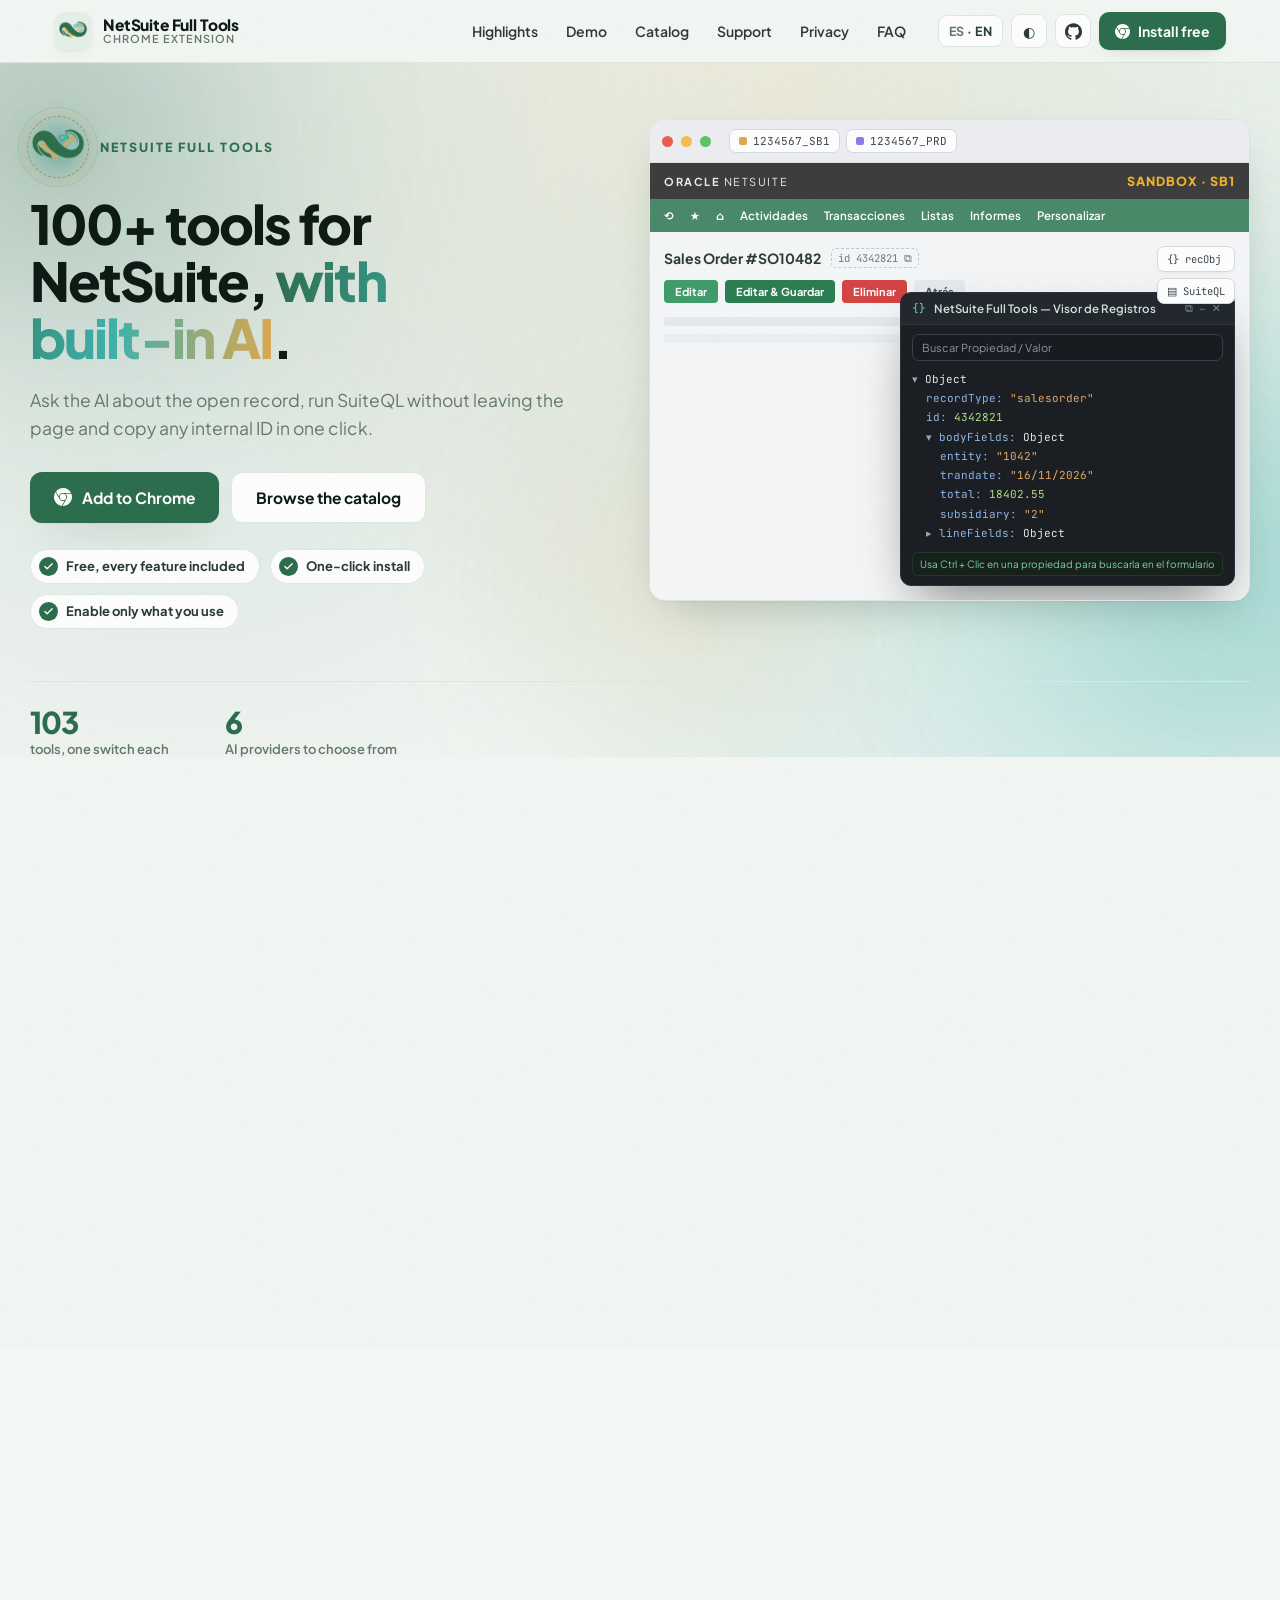
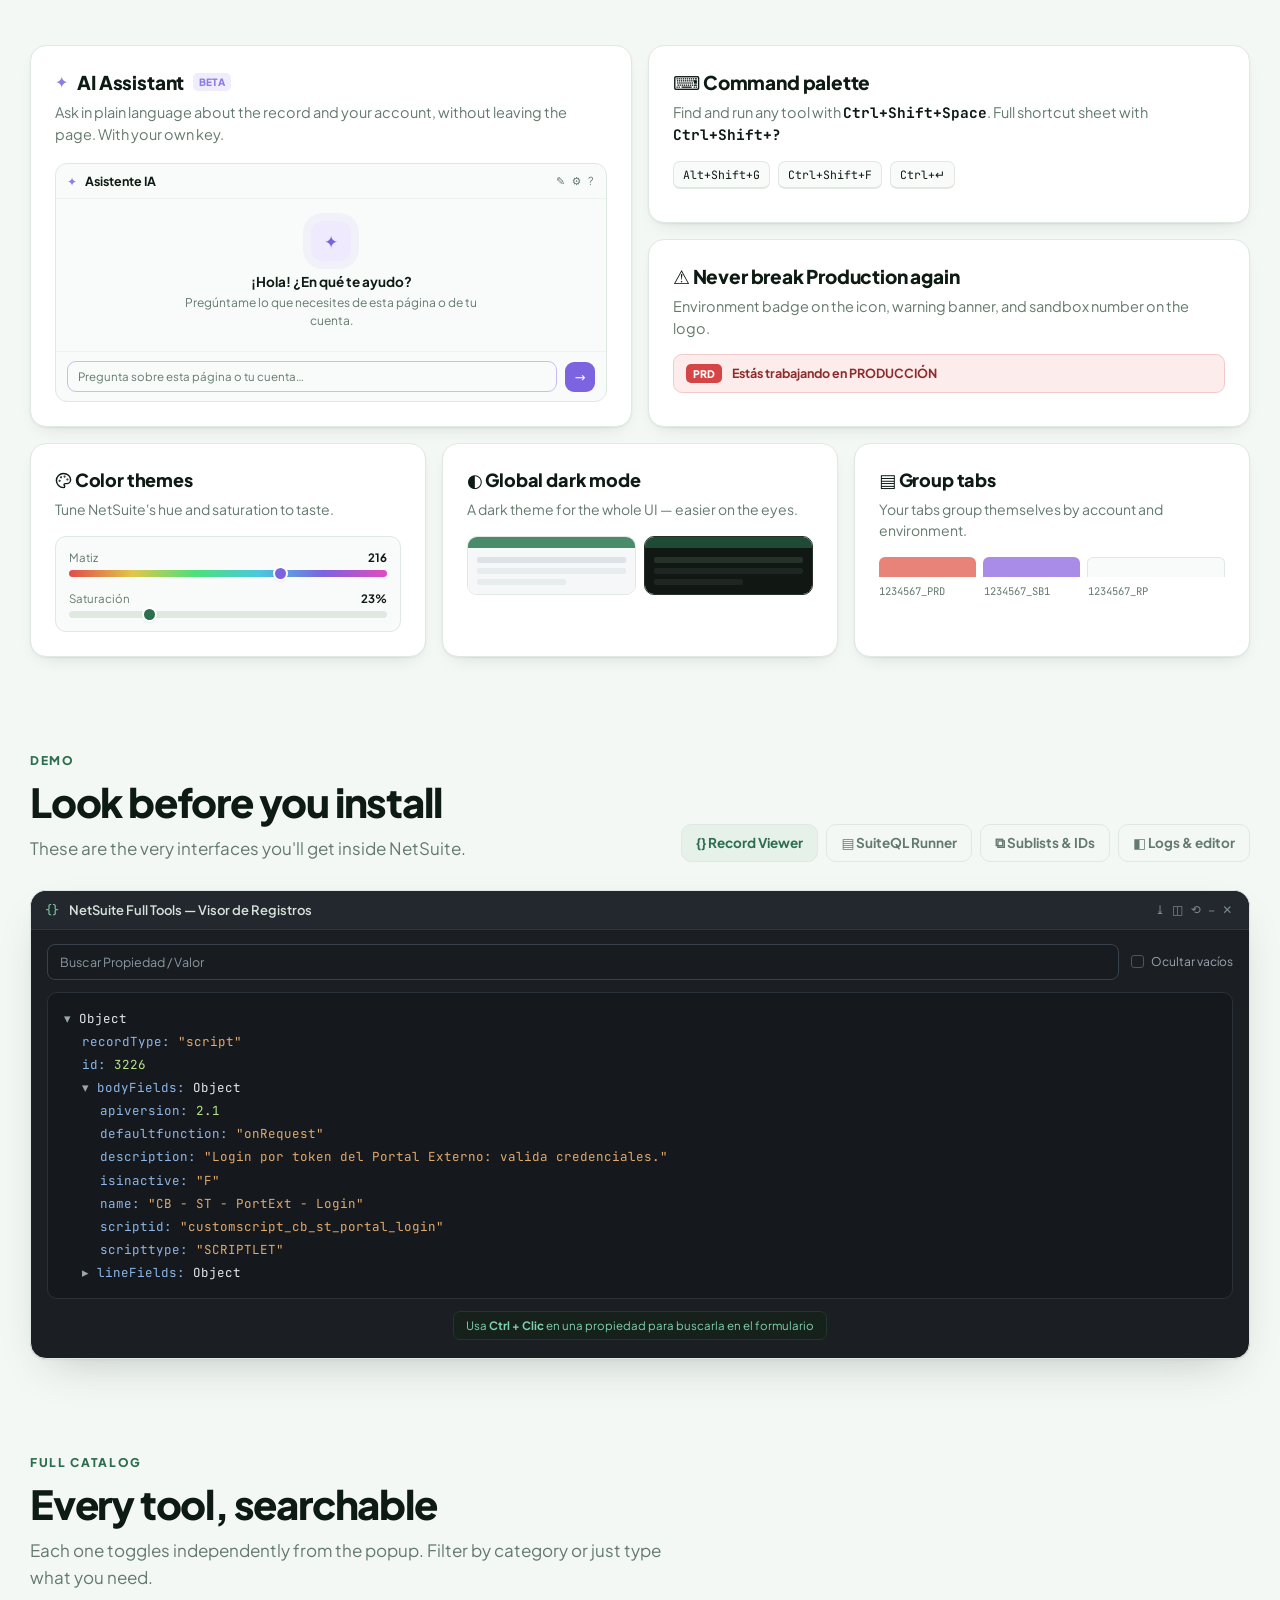
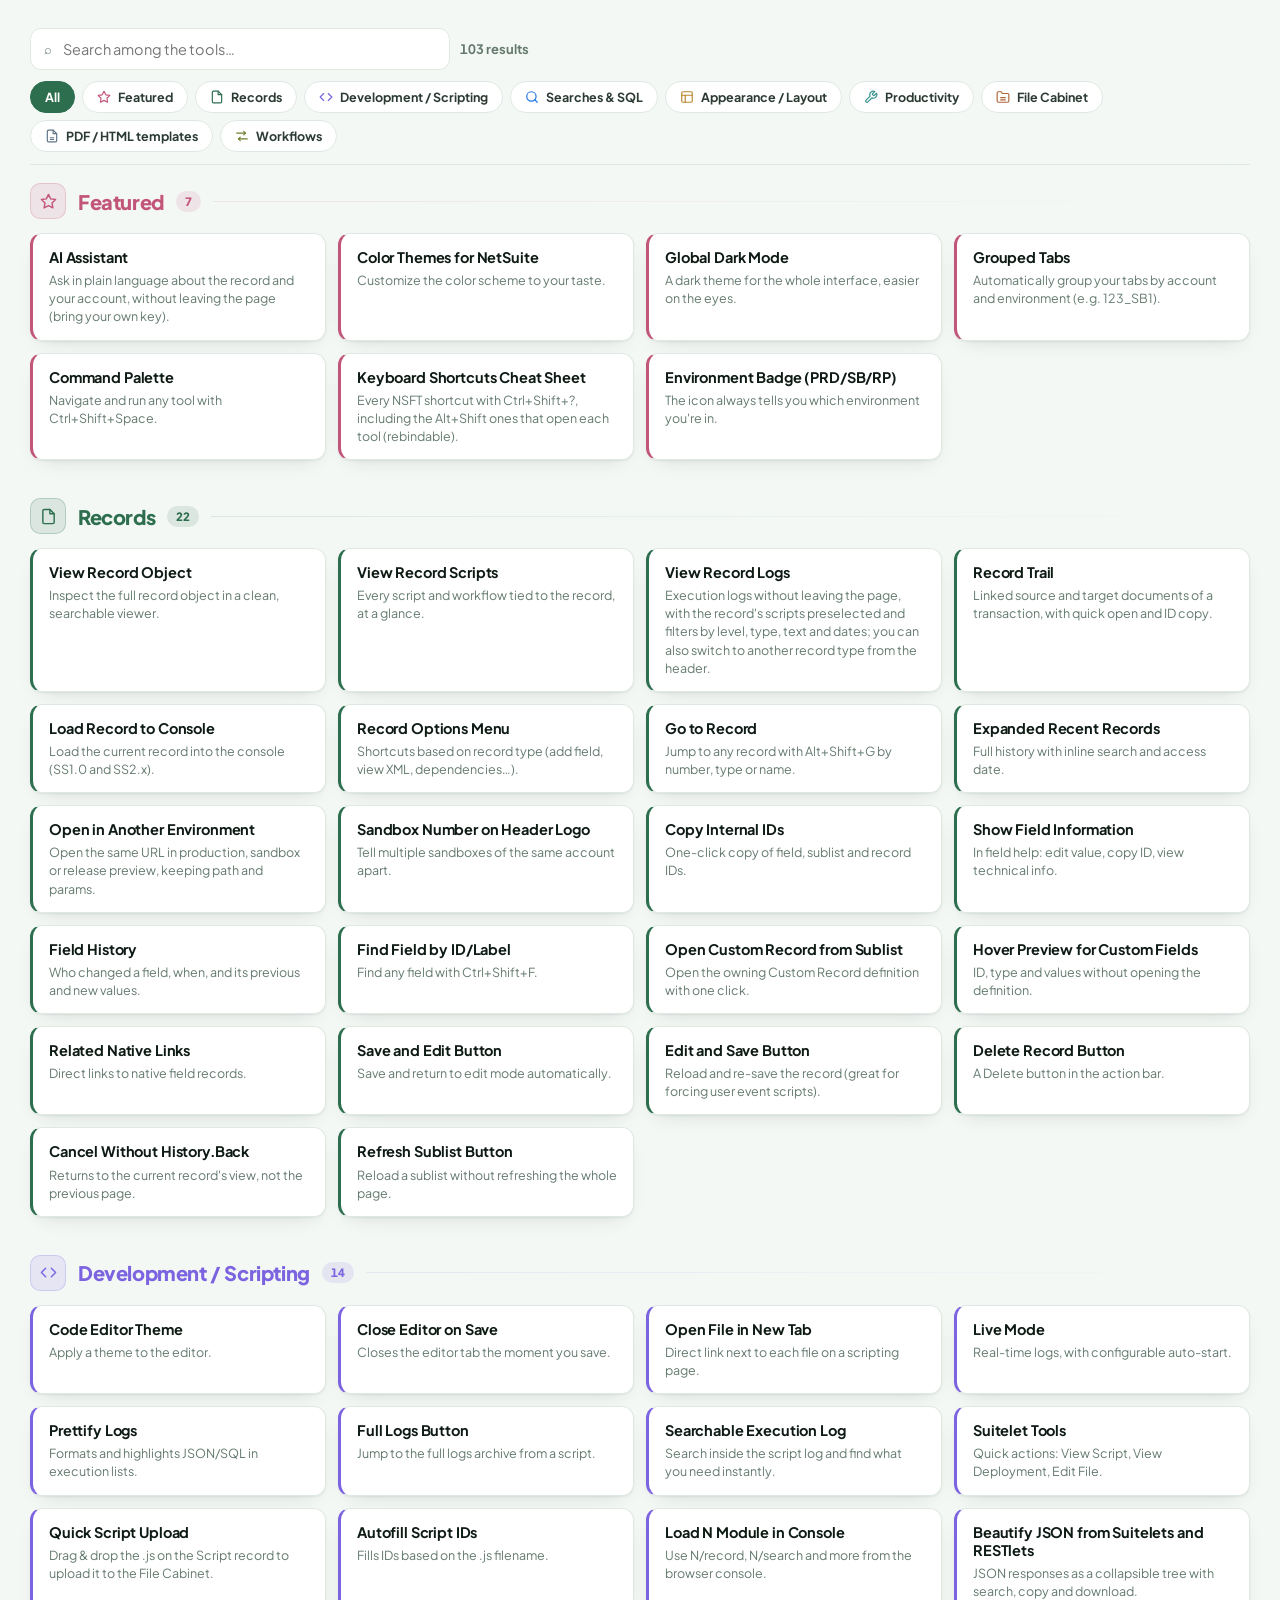
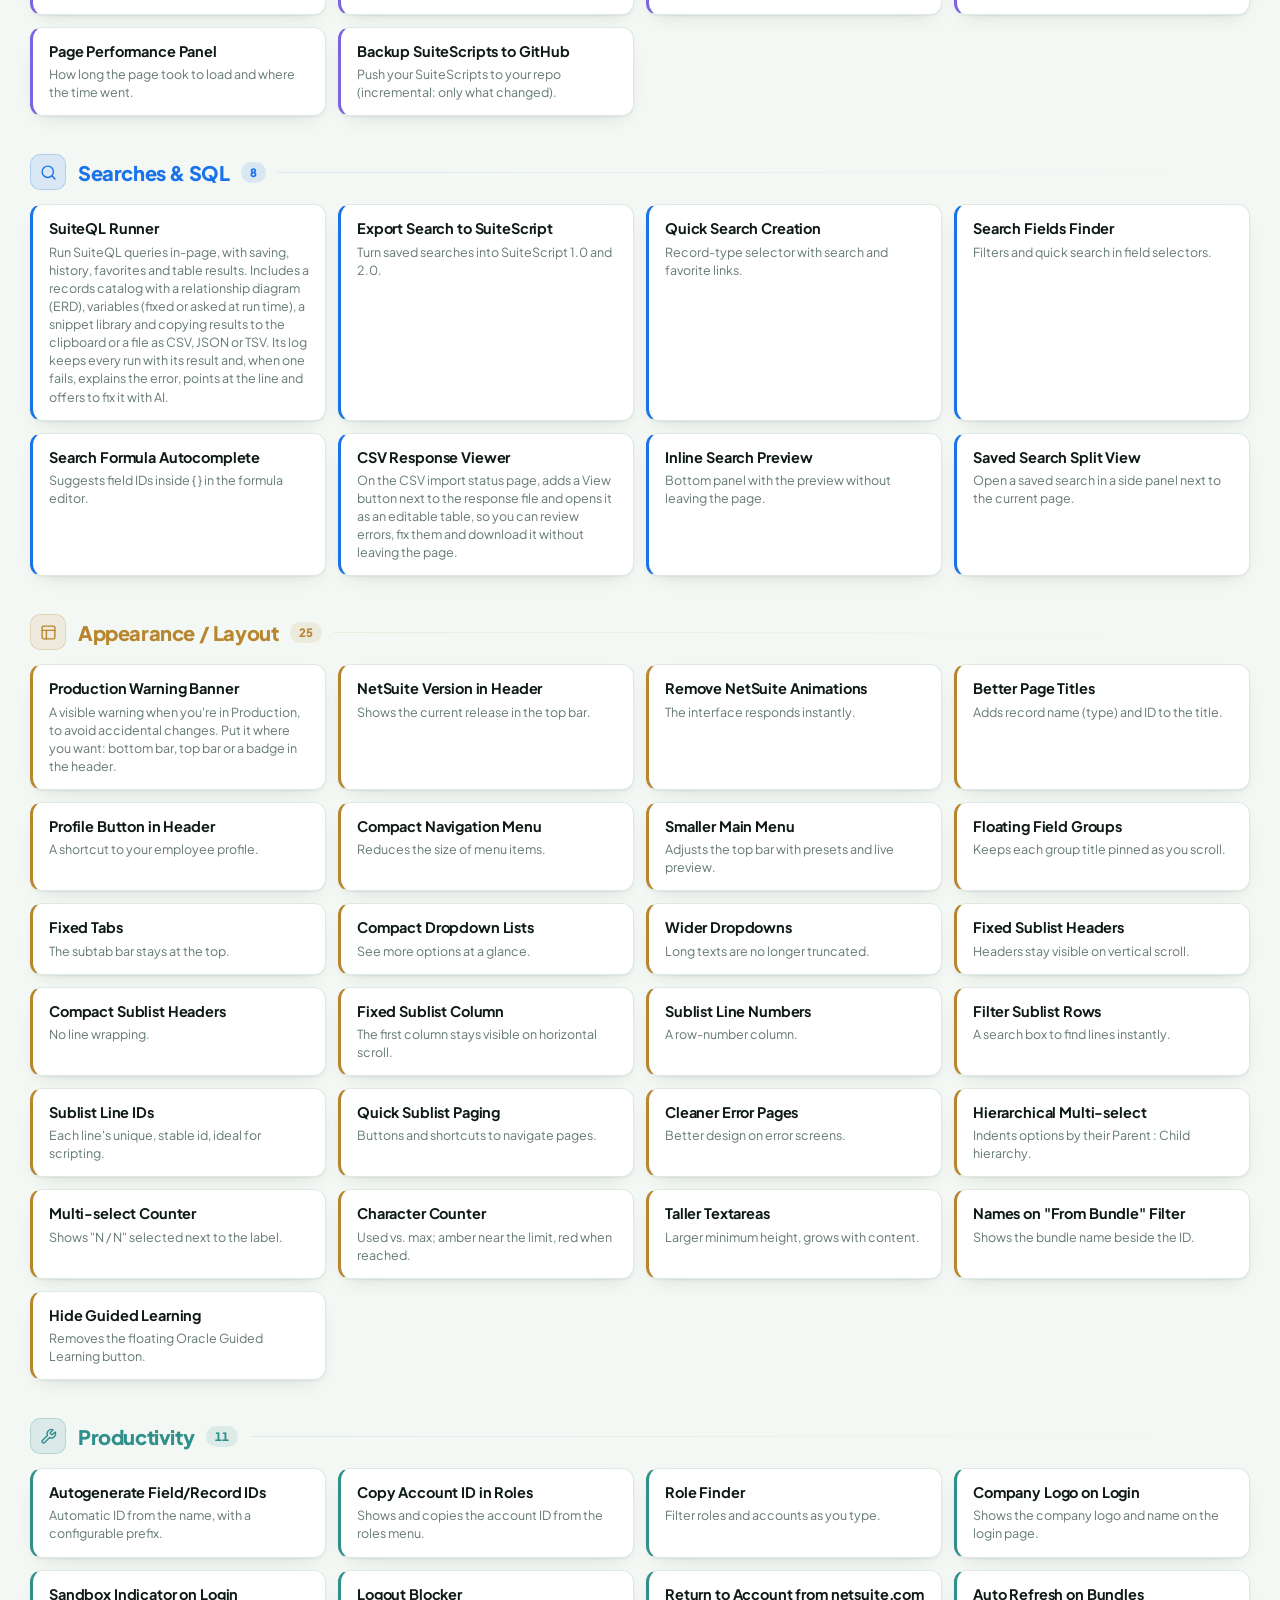
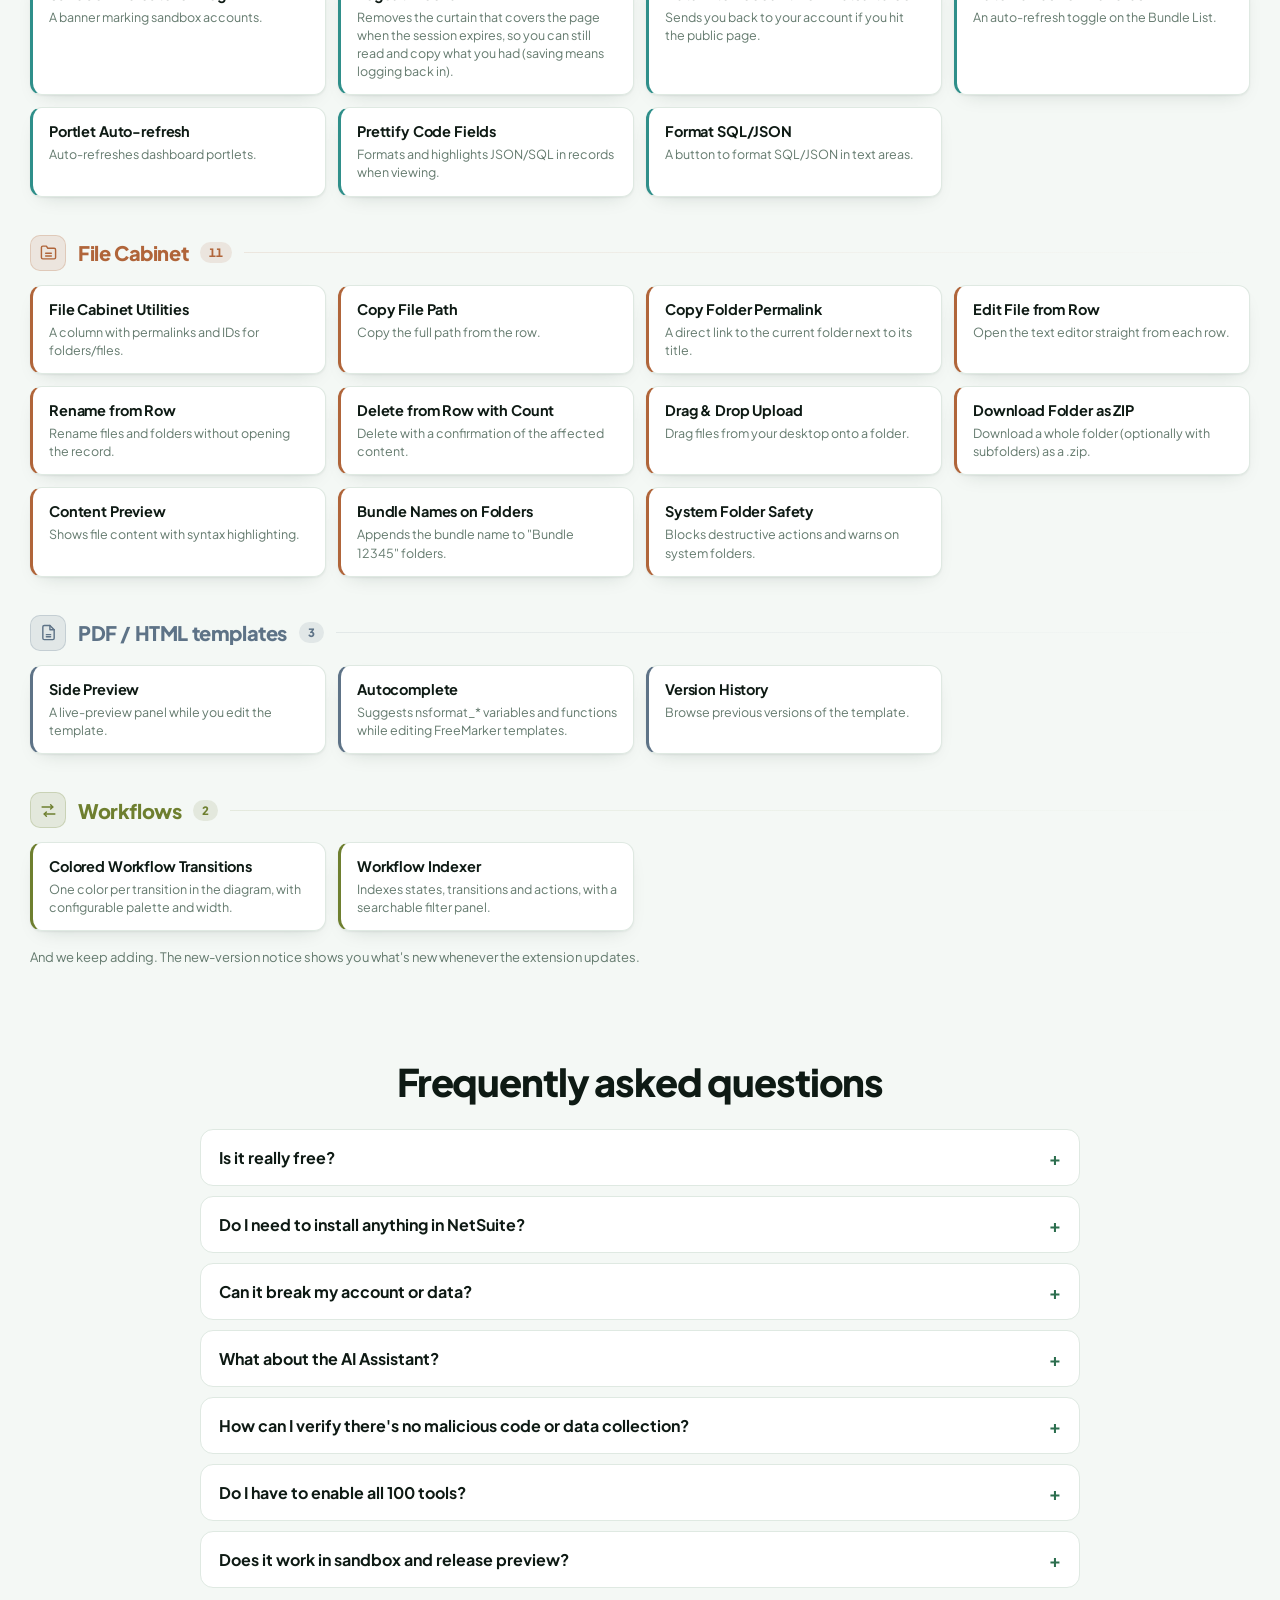
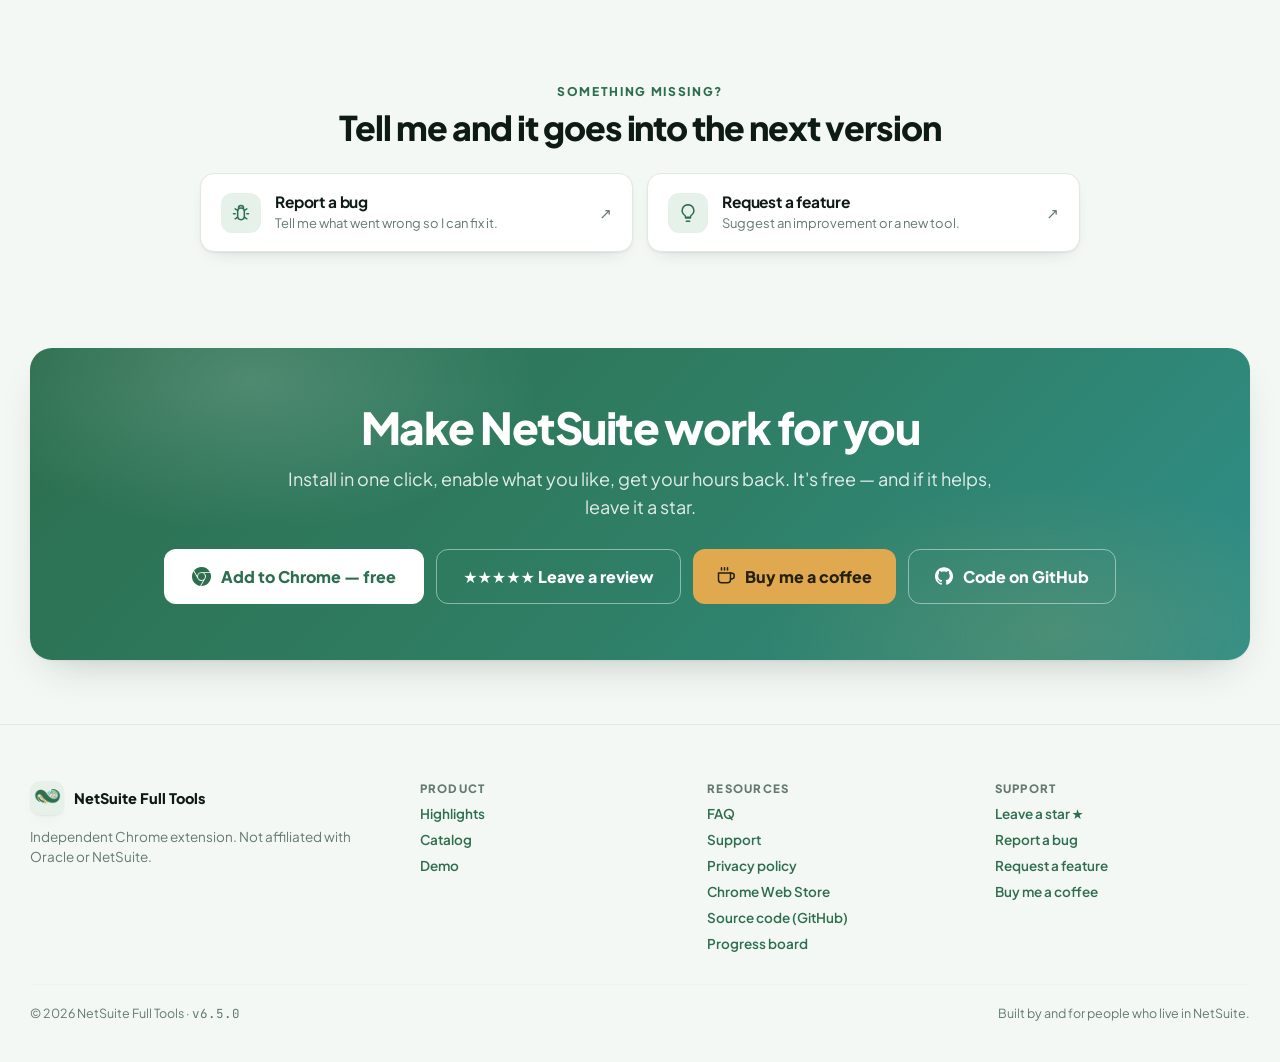
==== commit f4c44e00: "Actualiza la landing (v6.5.0)" ====
--- a/index.html
+++ b/index.html
@@ -8,8 +8,8 @@
   lo inyecta build.js desde STORE_DESCRIPTION.md.
 
   Marcadores que rellena build.js:
-    6.0.0   versión del manifest        102     nº de herramientas
-    9  nº de categorías            <script>window.NSFT_CATALOG = {"groups":[{"id":"star","icon":"\u003csvg viewBox=\"0 0 24 24\" fill=\"none\" stroke=\"currentColor\" stroke-width=\"2\" stroke-linecap=\"round\" stroke-linejoin=\"round\">\u003cpolygon points=\"12 2 15.09 8.26 22 9.27 17 14.14 18.18 21.02 12 17.77 5.82 21.02 7 14.14 2 9.27 8.91 8.26 12 2\">\u003c/polygon>\u003c/svg>","color":"#C2557A","nameEs":"Destacados","nameEn":"Featured"},{"id":"reg","icon":"\u003csvg viewBox=\"0 0 24 24\" fill=\"none\" stroke=\"currentColor\" stroke-width=\"2\" stroke-linecap=\"round\" stroke-linejoin=\"round\">\u003cpath d=\"M14 2H6a2 2 0 0 0-2 2v16a2 2 0 0 0 2 2h12a2 2 0 0 0 2-2V8z\">\u003c/path>\u003cpolyline points=\"14 2 14 8 20 8\">\u003c/polyline>\u003c/svg>","color":"#2C6E4E","nameEs":"Registros","nameEn":"Records"},{"id":"dev","icon":"\u003csvg viewBox=\"0 0 24 24\" fill=\"none\" stroke=\"currentColor\" stroke-width=\"2\" stroke-linecap=\"round\" stroke-linejoin=\"round\">\u003cpolyline points=\"16 18 22 12 16 6\">\u003c/polyline>\u003cpolyline points=\"8 6 2 12 8 18\">\u003c/polyline>\u003c/svg>","color":"#7C63E0","nameEs":"Desarrollo / Scripting","nameEn":"Development / Scripting"},{"id":"sql","icon":"\u003csvg viewBox=\"0 0 24 24\" fill=\"none\" stroke=\"currentColor\" stroke-width=\"2\" stroke-linecap=\"round\" stroke-linejoin=\"round\">\u003ccircle cx=\"11\" cy=\"11\" r=\"8\">\u003c/circle>\u003cline x1=\"21\" y1=\"21\" x2=\"16.65\" y2=\"16.65\">\u003c/line>\u003c/svg>","color":"#1A73E8","nameEs":"Búsquedas y SQL","nameEn":"Searches & SQL"},{"id":"ui","icon":"\u003csvg viewBox=\"0 0 24 24\" fill=\"none\" stroke=\"currentColor\" stroke-width=\"2\" stroke-linecap=\"round\" stroke-linejoin=\"round\">\u003crect x=\"3\" y=\"3\" width=\"18\" height=\"18\" rx=\"2\" ry=\"2\">\u003c/rect>\u003cline x1=\"3\" y1=\"9\" x2=\"21\" y2=\"9\">\u003c/line>\u003cline x1=\"9\" y1=\"21\" x2=\"9\" y2=\"9\">\u003c/line>\u003c/svg>","color":"#B8862F","nameEs":"Apariencia / Layout","nameEn":"Appearance / Layout"},{"id":"prod","icon":"\u003csvg viewBox=\"0 0 24 24\" fill=\"none\" stroke=\"currentColor\" stroke-width=\"2\" stroke-linecap=\"round\" stroke-linejoin=\"round\">\u003cpath d=\"M14.7 6.3a1 1 0 0 0 0 1.4l1.6 1.6a1 1 0 0 0 1.4 0l3.77-3.77a6 6 0 0 1-7.94 7.94l-6.91 6.91a2.12 2.12 0 0 1-3-3l6.91-6.91a6 6 0 0 1 7.94-7.94l-3.76 3.76z\">\u003c/path>\u003c/svg>","color":"#2F8F8A","nameEs":"Productividad","nameEn":"Productivity"},{"id":"file","icon":"\u003csvg viewBox=\"0 0 24 24\" fill=\"none\" stroke=\"currentColor\" stroke-width=\"2\" stroke-linecap=\"round\" stroke-linejoin=\"round\">\u003cpath d=\"M22 19a2 2 0 0 1-2 2H4a2 2 0 0 1-2-2V5a2 2 0 0 1 2-2h5l2 3h9a2 2 0 0 1 2 2z\">\u003c/path>\u003cline x1=\"8\" y1=\"13\" x2=\"16\" y2=\"13\">\u003c/line>\u003cline x1=\"8\" y1=\"17\" x2=\"16\" y2=\"17\">\u003c/line>\u003c/svg>","color":"#B0653A","nameEs":"File Cabinet","nameEn":"File Cabinet"},{"id":"pdf","icon":"\u003csvg viewBox=\"0 0 24 24\" fill=\"none\" stroke=\"currentColor\" stroke-width=\"2\" stroke-linecap=\"round\" stroke-linejoin=\"round\">\u003cpath d=\"M14 2H6a2 2 0 0 0-2 2v16a2 2 0 0 0 2 2h12a2 2 0 0 0 2-2V8z\">\u003c/path>\u003cpolyline points=\"14 2 14 8 20 8\">\u003c/polyline>\u003cline x1=\"9\" y1=\"15\" x2=\"15\" y2=\"15\">\u003c/line>\u003cline x1=\"9\" y1=\"18\" x2=\"15\" y2=\"18\">\u003c/line>\u003c/svg>","color":"#5E7387","nameEs":"Plantillas PDF / HTML","nameEn":"PDF / HTML templates"},{"id":"wf","icon":"\u003csvg viewBox=\"0 0 24 24\" fill=\"none\" stroke=\"currentColor\" stroke-width=\"2\" stroke-linecap=\"round\" stroke-linejoin=\"round\">\u003cline x1=\"3\" y1=\"7\" x2=\"18\" y2=\"7\">\u003c/line>\u003cpolyline points=\"15 4 18 7 15 10\">\u003c/polyline>\u003cline x1=\"21\" y1=\"17\" x2=\"6\" y2=\"17\">\u003c/line>\u003cpolyline points=\"9 14 6 17 9 20\">\u003c/polyline>\u003c/svg>","color":"#6E7F2F","nameEs":"Workflows","nameEn":"Workflows"}],"tools":[{"group":"star","nameEs":"Asistente de IA","descEs":"Pregunta en lenguaje natural sobre el registro y tu cuenta, sin salir de la página (con tu propia clave).","nameEn":"AI Assistant","descEn":"Ask in plain language about the record and your account, without leaving the page (bring your own key)."},{"group":"star","nameEs":"Temas de color para NetSuite","descEs":"Personaliza el esquema de colores a tu gusto.","nameEn":"Color Themes for NetSuite","descEn":"Customize the color scheme to your taste."},{"group":"star","nameEs":"Modo oscuro global","descEs":"Un tema oscuro para toda la interfaz, más cómodo para la vista.","nameEn":"Global Dark Mode","descEn":"A dark theme for the whole interface, easier on the eyes."},{"group":"star","nameEs":"Agrupar pestañas","descEs":"Agrupa automáticamente tus pestañas por cuenta y entorno (ej. 123_SB1).","nameEn":"Grouped Tabs","descEn":"Automatically group your tabs by account and environment (e.g. 123_SB1)."},{"group":"star","nameEs":"Paleta de comandos","descEs":"Navega y ejecuta cualquier herramienta con Ctrl+Shift+Espacio.","nameEn":"Command Palette","descEn":"Navigate and run any tool with Ctrl+Shift+Space."},{"group":"star","nameEs":"Hoja de atajos de teclado","descEs":"Todos los atajos de NSFT con Ctrl+Shift+?.","nameEn":"Keyboard Shortcuts Cheat Sheet","descEn":"Every NSFT shortcut with Ctrl+Shift+?."},{"group":"star","nameEs":"Distintivo de entorno (PRD/SB/RP)","descEs":"El icono te dice siempre en qué entorno estás.","nameEn":"Environment Badge (PRD/SB/RP)","descEn":"The icon always tells you which environment you're in."},{"group":"reg","nameEs":"Ver objeto del registro","descEs":"Inspecciona el objeto completo del registro actual en un visor limpio.","nameEn":"View Record Object","descEn":"Inspect the full record object in a clean, searchable viewer."},{"group":"reg","nameEs":"Ver scripts del registro","descEs":"Todos los scripts y workflows asociados, de un vistazo.","nameEn":"View Record Scripts","descEn":"Every script and workflow tied to the record, at a glance."},{"group":"reg","nameEs":"Record Trail","descEs":"Documentos de origen y destino enlazados de una transacción, con salto rápido y copia de IDs.","nameEn":"Record Trail","descEn":"Linked source and target documents of a transaction, with quick open and ID copy."},{"group":"reg","nameEs":"Cargar registro a consola","descEs":"Carga el registro actual en la consola (SS1.0 y SS2.x).","nameEn":"Load Record to Console","descEn":"Load the current record into the console (SS1.0 and SS2.x)."},{"group":"reg","nameEs":"Menú Opciones de Registro","descEs":"Accesos directos según el tipo de registro (agregar campo, ver XML, dependientes…).","nameEn":"Record Options Menu","descEn":"Shortcuts based on record type (add field, view XML, dependencies…)."},{"group":"reg","nameEs":"Ir al record","descEs":"Salta a cualquier registro con Alt+Shift+G por número, tipo o nombre.","nameEn":"Go to Record","descEn":"Jump to any record with Alt+Shift+G by number, type or name."},{"group":"reg","nameEs":"Registros recientes ampliados","descEs":"Historial completo con buscador y fecha de acceso.","nameEn":"Expanded Recent Records","descEn":"Full history with inline search and access date."},{"group":"reg","nameEs":"Abrir en otro entorno","descEs":"Abre la misma URL en producción, sandbox o release preview conservando ruta y parámetros.","nameEn":"Open in Another Environment","descEn":"Open the same URL in production, sandbox or release preview, keeping path and params."},{"group":"reg","nameEs":"Número de sandbox en el logo","descEs":"Distingue entre varios sandboxes de la misma cuenta.","nameEn":"Sandbox Number on Header Logo","descEn":"Tell multiple sandboxes of the same account apart."},{"group":"reg","nameEs":"Copiar IDs internos","descEs":"Copia con un clic IDs de campos, sublistas y registros.","nameEn":"Copy Internal IDs","descEn":"One-click copy of field, sublist and record IDs."},{"group":"reg","nameEs":"Mostrar información de campos","descEs":"En la ayuda de campo: editar valor, copiar ID, ver info técnica.","nameEn":"Show Field Information","descEn":"In field help: edit value, copy ID, view technical info."},{"group":"reg","nameEs":"Historial del campo","descEs":"Quién cambió un campo, cuándo, y sus valores anterior y nuevo.","nameEn":"Field History","descEn":"Who changed a field, when, and its previous and new values."},{"group":"reg","nameEs":"Buscar campo por ID/etiqueta","descEs":"Encuentra cualquier campo con Ctrl+Shift+F.","nameEn":"Find Field by ID/Label","descEn":"Find any field with Ctrl+Shift+F."},{"group":"reg","nameEs":"Abrir registro personalizado desde sublista","descEs":"Abre la definición del Custom Record dueño con un clic.","nameEn":"Open Custom Record from Sublist","descEn":"Open the owning Custom Record definition with one click."},{"group":"reg","nameEs":"Vista previa de custom fields al pasar el cursor","descEs":"ID, tipo y valores sin abrir su definición.","nameEn":"Hover Preview for Custom Fields","descEn":"ID, type and values without opening the definition."},{"group":"reg","nameEs":"Enlaces nativos relacionados","descEs":"Enlaces directos al registro de los campos nativos.","nameEn":"Related Native Links","descEn":"Direct links to native field records."},{"group":"reg","nameEs":"Botón Guardar y Editar","descEs":"Guarda y vuelve a edición automáticamente.","nameEn":"Save and Edit Button","descEn":"Save and return to edit mode automatically."},{"group":"reg","nameEs":"Botón Editar y Guardar","descEs":"Recarga y reguarda el registro (útil para forzar user event scripts).","nameEn":"Edit and Save Button","descEn":"Reload and re-save the record (great for forcing user event scripts)."},{"group":"reg","nameEs":"Botón Eliminar registro","descEs":"Botón Eliminar en la barra de acciones.","nameEn":"Delete Record Button","descEn":"A Delete button in the action bar."},{"group":"reg","nameEs":"Botón Cancelar sin History.Back","descEs":"Vuelve a la vista del registro actual, no a la página anterior.","nameEn":"Cancel Without History.Back","descEn":"Returns to the current record's view, not the previous page."},{"group":"reg","nameEs":"Botón Actualizar sublista","descEs":"Recarga una sublista sin refrescar toda la página.","nameEn":"Refresh Sublist Button","descEn":"Reload a sublist without refreshing the whole page."},{"group":"dev","nameEs":"Tema del editor de código","descEs":"Aplica un tema al editor.","nameEn":"Code Editor Theme","descEn":"Apply a theme to the editor."},{"group":"dev","nameEs":"Cerrar editor al guardar","descEs":"Cierra la pestaña del editor en cuanto guardas.","nameEn":"Close Editor on Save","descEn":"Closes the editor tab the moment you save."},{"group":"dev","nameEs":"Abrir archivo en nueva pestaña","descEs":"Enlace directo junto a cada archivo de una página de scripting.","nameEn":"Open File in New Tab","descEn":"Direct link next to each file on a scripting page."},{"group":"dev","nameEs":"Modo en vivo","descEs":"Logs en tiempo real, con autoinicio configurable.","nameEn":"Live Mode","descEn":"Real-time logs, with configurable auto-start."},{"group":"dev","nameEs":"Embellecer logs","descEs":"Formatea y resalta JSON/SQL en las listas de ejecución.","nameEn":"Prettify Logs","descEn":"Formats and highlights JSON/SQL in execution lists."},{"group":"dev","nameEs":"Botón Full Logs","descEs":"Salta al archivo completo de logs desde un script.","nameEn":"Full Logs Button","descEn":"Jump to the full logs archive from a script."},{"group":"dev","nameEs":"Execution Log buscable","descEs":"Busca dentro del log del script y encuentra al instante lo que necesitas.","nameEn":"Searchable Execution Log","descEn":"Search inside the script log and find what you need instantly."},{"group":"dev","nameEs":"Herramientas de Suitelet","descEs":"Acciones rápidas: Ver Script, Ver Despliegue, Editar Archivo.","nameEn":"Suitelet Tools","descEn":"Quick actions: View Script, View Deployment, Edit File."},{"group":"dev","nameEs":"Subida rápida de scripts","descEs":"Arrastra y suelta el .js en el registro de Script para subirlo al File Cabinet.","nameEn":"Quick Script Upload","descEn":"Drag & drop the .js on the Script record to upload it to the File Cabinet."},{"group":"dev","nameEs":"Autocompletar IDs de scripts","descEs":"Rellena los IDs según el nombre del archivo .js.","nameEn":"Autofill Script IDs","descEn":"Fills IDs based on the .js filename."},{"group":"dev","nameEs":"Cargar módulo N en consola","descEs":"Usa N/record, N/search y más desde la consola del navegador.","nameEn":"Load N Module in Console","descEn":"Use N/record, N/search and more from the browser console."},{"group":"dev","nameEs":"Embellecer JSON de Suitelets y RESTlets","descEs":"Respuestas JSON como árbol colapsable con buscador, copiar y descargar.","nameEn":"Beautify JSON from Suitelets and RESTlets","descEn":"JSON responses as a collapsible tree with search, copy and download."},{"group":"dev","nameEs":"Panel de rendimiento de la página","descEs":"Cuánto tardó en cargar y en qué se fue el tiempo.","nameEn":"Page Performance Panel","descEn":"How long the page took to load and where the time went."},{"group":"dev","nameEs":"Respaldo de SuiteScripts a GitHub","descEs":"Sube tus SuiteScripts a tu repositorio (incremental: solo lo que cambió).","nameEn":"Backup SuiteScripts to GitHub","descEn":"Push your SuiteScripts to your repo (incremental: only what changed)."},{"group":"sql","nameEs":"SuiteQL Runner","descEs":"Ejecuta consultas SuiteQL en la página, con guardado, historial, favoritos y resultados en tabla. Incluye catálogo de registros con diagrama de relaciones (ERD), variables reutilizables y librería de snippets.","nameEn":"SuiteQL Runner","descEn":"Run SuiteQL queries in-page, with saving, history, favorites and table results. Includes a records catalog with a relationship diagram (ERD), reusable variables and a snippet library."},{"group":"sql","nameEs":"Exportar búsquedas a SuiteScript","descEs":"Convierte saved searches a SuiteScript 1.0 y 2.0.","nameEn":"Export Search to SuiteScript","descEn":"Turn saved searches into SuiteScript 1.0 and 2.0."},{"group":"sql","nameEs":"Creación rápida de búsquedas","descEs":"Selector con buscador y enlaces favoritos.","nameEn":"Quick Search Creation","descEn":"Record-type selector with search and favorite links."},{"group":"sql","nameEs":"Buscador de campos en búsquedas","descEs":"Filtros y búsqueda rápida en los selectores de campos.","nameEn":"Search Fields Finder","descEn":"Filters and quick search in field selectors."},{"group":"sql","nameEs":"Autocompletar fórmula de búsqueda","descEs":"Sugiere IDs de campo dentro de { } en el editor de fórmulas.","nameEn":"Search Formula Autocomplete","descEn":"Suggests field IDs inside { } in the formula editor."},{"group":"sql","nameEs":"Visor de respuesta CSV","descEs":"Muestra el resultado de un import CSV como tabla editable y descargable.","nameEn":"CSV Response Viewer","descEn":"Shows a CSV import result as an editable, downloadable table."},{"group":"sql","nameEs":"Preview inline de búsquedas","descEs":"Panel inferior con la vista previa sin salir de la página.","nameEn":"Inline Search Preview","descEn":"Bottom panel with the preview without leaving the page."},{"group":"sql","nameEs":"Vista dividida de búsquedas","descEs":"Abre una saved search en un panel lateral junto a la página actual.","nameEn":"Saved Search Split View","descEn":"Open a saved search in a side panel next to the current page."},{"group":"ui","nameEs":"Banner de aviso de Producción","descEs":"Una barra visible cuando trabajas en Producción, para evitar cambios accidentales.","nameEn":"Production Warning Banner","descEn":"A visible bar when you're in Production, to avoid accidental changes."},{"group":"ui","nameEs":"Versión de NetSuite en el header","descEs":"Muestra el release actual en la barra superior.","nameEn":"NetSuite Version in Header","descEn":"Shows the current release in the top bar."},{"group":"ui","nameEs":"Quitar animaciones de NetSuite","descEs":"La interfaz responde al instante.","nameEn":"Remove NetSuite Animations","descEn":"The interface responds instantly."},{"group":"ui","nameEs":"Mejorar títulos de página","descEs":"Incluye nombre (tipo) e ID del registro en el título.","nameEn":"Better Page Titles","descEn":"Adds record name (type) and ID to the title."},{"group":"ui","nameEs":"Botón de perfil en cabecera","descEs":"Acceso directo a tu perfil de empleado.","nameEn":"Profile Button in Header","descEn":"A shortcut to your employee profile."},{"group":"ui","nameEs":"Menú de navegación compacto","descEs":"Reduce el tamaño de los elementos del menú.","nameEn":"Compact Navigation Menu","descEn":"Reduces the size of menu items."},{"group":"ui","nameEs":"Menú principal más pequeño","descEs":"Ajusta la barra superior con presets y vista previa.","nameEn":"Smaller Main Menu","descEn":"Adjusts the top bar with presets and live preview."},{"group":"ui","nameEs":"Field groups flotantes","descEs":"Mantiene fijos los títulos de cada grupo al hacer scroll.","nameEn":"Floating Field Groups","descEn":"Keeps each group title pinned as you scroll."},{"group":"ui","nameEs":"Fijar pestañas","descEs":"La barra de subpestañas se mantiene arriba.","nameEn":"Fixed Tabs","descEn":"The subtab bar stays at the top."},{"group":"ui","nameEs":"Listas desplegables compactas","descEs":"Ves más opciones de un vistazo.","nameEn":"Compact Dropdown Lists","descEn":"See more options at a glance."},{"group":"ui","nameEs":"Dropdowns más anchos","descEs":"Los textos largos ya no se cortan.","nameEn":"Wider Dropdowns","descEn":"Long texts are no longer truncated."},{"group":"ui","nameEs":"Fijar cabeceras de sublista","descEs":"Cabeceras visibles al hacer scroll vertical.","nameEn":"Fixed Sublist Headers","descEn":"Headers stay visible on vertical scroll."},{"group":"ui","nameEs":"Cabeceras de sublista compactas","descEs":"Sin salto de línea.","nameEn":"Compact Sublist Headers","descEn":"No line wrapping."},{"group":"ui","nameEs":"Fijar columna de sublista","descEs":"La primera columna se mantiene visible al hacer scroll horizontal.","nameEn":"Fixed Sublist Column","descEn":"The first column stays visible on horizontal scroll."},{"group":"ui","nameEs":"Números de línea en sublists","descEs":"Columna con el número de fila.","nameEn":"Sublist Line Numbers","descEn":"A row-number column."},{"group":"ui","nameEs":"Filtrar filas de sublistas","descEs":"Caja de búsqueda para encontrar líneas al instante.","nameEn":"Filter Sublist Rows","descEn":"A search box to find lines instantly."},{"group":"ui","nameEs":"IDs de línea en sublistas","descEs":"El id único y estable de cada línea, ideal para scripting.","nameEn":"Sublist Line IDs","descEn":"Each line's unique, stable id, ideal for scripting."},{"group":"ui","nameEs":"Paginado rápido en sublists","descEs":"Botones y atajos para navegar páginas.","nameEn":"Quick Sublist Paging","descEn":"Buttons and shortcuts to navigate pages."},{"group":"ui","nameEs":"Páginas de error más legibles","descEs":"Mejor diseño en las pantallas de error.","nameEn":"Cleaner Error Pages","descEn":"Better design on error screens."},{"group":"ui","nameEs":"Multi-select jerárquico","descEs":"Indenta las opciones según su jerarquía Padre : Hijo.","nameEn":"Hierarchical Multi-select","descEn":"Indents options by their Parent : Child hierarchy."},{"group":"ui","nameEs":"Contador en multi-select","descEs":"Muestra \"N / N\" seleccionados junto al label.","nameEn":"Multi-select Counter","descEn":"Shows \"N / N\" selected next to the label."},{"group":"ui","nameEs":"Contador de caracteres","descEs":"Usados vs. máximo; amarillo cerca del tope, rojo al alcanzarlo.","nameEn":"Character Counter","descEn":"Used vs. max; amber near the limit, red when reached."},{"group":"ui","nameEs":"Textareas más altos","descEs":"Más altura mínima y crecen con el contenido.","nameEn":"Taller Textareas","descEn":"Larger minimum height, grows with content."},{"group":"ui","nameEs":"Nombres en filtro \"From Bundle\"","descEs":"Muestra el nombre del bundle junto al ID.","nameEn":"Names on \"From Bundle\" Filter","descEn":"Shows the bundle name beside the ID."},{"group":"ui","nameEs":"Ocultar aprendizaje guiado","descEs":"Elimina el botón flotante de Oracle Guided Learning.","nameEn":"Hide Guided Learning","descEn":"Removes the floating Oracle Guided Learning button."},{"group":"prod","nameEs":"Autogenerar IDs de campos y registros","descEs":"ID automático a partir del nombre, con prefijo configurable.","nameEn":"Autogenerate Field/Record IDs","descEn":"Automatic ID from the name, with a configurable prefix."},{"group":"prod","nameEs":"Copiar ID de cuenta en roles","descEs":"Muestra y copia el ID de la cuenta desde el menú de roles.","nameEn":"Copy Account ID in Roles","descEn":"Shows and copies the account ID from the roles menu."},{"group":"prod","nameEs":"Buscador de roles","descEs":"Filtra roles y cuentas al escribir.","nameEn":"Role Finder","descEn":"Filter roles and accounts as you type."},{"group":"prod","nameEs":"Logo de compañía en login","descEs":"Muestra logo y nombre de la compañía en la página de login.","nameEn":"Company Logo on Login","descEn":"Shows the company logo and name on the login page."},{"group":"prod","nameEs":"Indicador de sandbox en login","descEs":"Banner que marca las cuentas sandbox.","nameEn":"Sandbox Indicator on Login","descEn":"A banner marking sandbox accounts."},{"group":"prod","nameEs":"Bloqueador de cierre de sesión","descEs":"Neutraliza el popup de expiración para no perder tu trabajo.","nameEn":"Logout Blocker","descEn":"Neutralizes the session-timeout popup so you don't lose work."},{"group":"prod","nameEs":"Regresar al account desde netsuite.com","descEs":"Te devuelve a tu cuenta si caes en la landing pública.","nameEn":"Return to Account from netsuite.com","descEn":"Sends you back to your account if you hit the public page."},{"group":"prod","nameEs":"Auto refresco en bundles","descEs":"Interruptor de auto refresco en la lista de bundles.","nameEn":"Auto Refresh on Bundles","descEn":"An auto-refresh toggle on the Bundle List."},{"group":"prod","nameEs":"Auto-refresh de portlets","descEs":"Refresca los portlets del dashboard automáticamente.","nameEn":"Portlet Auto-refresh","descEn":"Auto-refreshes dashboard portlets."},{"group":"prod","nameEs":"Embellecer campos de código","descEs":"Formatea y resalta JSON/SQL en registros al verlos.","nameEn":"Prettify Code Fields","descEn":"Formats and highlights JSON/SQL in records when viewing."},{"group":"prod","nameEs":"Formatear SQL/JSON","descEs":"Botón para formatear SQL/JSON en áreas de texto.","nameEn":"Format SQL/JSON","descEn":"A button to format SQL/JSON in text areas."},{"group":"file","nameEs":"Utilidades de archivador","descEs":"Columna con enlaces permanentes e IDs de carpetas/archivos.","nameEn":"File Cabinet Utilities","descEn":"A column with permalinks and IDs for folders/files."},{"group":"file","nameEs":"Copiar ruta del archivo","descEs":"Copia la ruta completa desde la fila.","nameEn":"Copy File Path","descEn":"Copy the full path from the row."},{"group":"file","nameEs":"Copiar permalink de carpeta","descEs":"Link directo a la carpeta actual junto a su título.","nameEn":"Copy Folder Permalink","descEn":"A direct link to the current folder next to its title."},{"group":"file","nameEs":"Editar archivo desde fila","descEs":"Abre el editor de texto directamente desde cada fila.","nameEn":"Edit File from Row","descEn":"Open the text editor straight from each row."},{"group":"file","nameEs":"Renombrar desde fila","descEs":"Renombra archivos y carpetas sin abrir el record.","nameEn":"Rename from Row","descEn":"Rename files and folders without opening the record."},{"group":"file","nameEs":"Eliminar desde fila con conteo","descEs":"Borra con confirmación del contenido afectado.","nameEn":"Delete from Row with Count","descEn":"Delete with a confirmation of the affected content."},{"group":"file","nameEs":"Subida por drag & drop","descEs":"Arrastra archivos desde tu escritorio a una carpeta.","nameEn":"Drag & Drop Upload","descEn":"Drag files from your desktop onto a folder."},{"group":"file","nameEs":"Descargar carpeta como ZIP","descEs":"Descarga una carpeta completa (con subcarpetas opcionales) en .zip.","nameEn":"Download Folder as ZIP","descEn":"Download a whole folder (optionally with subfolders) as a .zip."},{"group":"file","nameEs":"Preview de contenido","descEs":"Muestra el contenido del archivo con resaltado de sintaxis.","nameEn":"Content Preview","descEn":"Shows file content with syntax highlighting."},{"group":"file","nameEs":"Nombres de bundle en carpetas","descEs":"Añade el nombre del bundle a las carpetas \"Bundle 12345\".","nameEn":"Bundle Names on Folders","descEn":"Appends the bundle name to \"Bundle 12345\" folders."},{"group":"file","nameEs":"Safety en carpetas de sistema","descEs":"Bloquea acciones destructivas y avisa en carpetas del sistema.","nameEn":"System Folder Safety","descEn":"Blocks destructive actions and warns on system folders."},{"group":"pdf","nameEs":"Preview lateral","descEs":"Panel con vista previa en vivo mientras editas la plantilla.","nameEn":"Side Preview","descEn":"A live-preview panel while you edit the template."},{"group":"pdf","nameEs":"Autocompletado","descEs":"Sugiere variables y funciones nsformat_* al editar plantillas FreeMarker.","nameEn":"Autocomplete","descEn":"Suggests nsformat_* variables and functions while editing FreeMarker templates."},{"group":"pdf","nameEs":"Historial de versiones","descEs":"Navega entre versiones anteriores de la plantilla.","nameEn":"Version History","descEn":"Browse previous versions of the template."},{"group":"wf","nameEs":"Transiciones de workflow con color","descEs":"Un color por transición en el diagrama, con paleta y grosor configurables.","nameEn":"Colored Workflow Transitions","descEn":"One color per transition in the diagram, with configurable palette and width."},{"group":"wf","nameEs":"Indexador de workflow","descEs":"Indexa estados, transiciones y acciones, con panel buscador y filtros.","nameEn":"Workflow Indexer","descEn":"Indexes states, transitions and actions, with a searchable filter panel."}]};</script>   datos del catálogo
+    6.5.0   versión del manifest        103     nº de herramientas
+    9  nº de categorías            <script>window.NSFT_CATALOG = {"groups":[{"id":"star","icon":"\u003csvg viewBox=\"0 0 24 24\" fill=\"none\" stroke=\"currentColor\" stroke-width=\"2\" stroke-linecap=\"round\" stroke-linejoin=\"round\">\u003cpolygon points=\"12 2 15.09 8.26 22 9.27 17 14.14 18.18 21.02 12 17.77 5.82 21.02 7 14.14 2 9.27 8.91 8.26 12 2\">\u003c/polygon>\u003c/svg>","color":"#C2557A","nameEs":"Destacados","nameEn":"Featured"},{"id":"reg","icon":"\u003csvg viewBox=\"0 0 24 24\" fill=\"none\" stroke=\"currentColor\" stroke-width=\"2\" stroke-linecap=\"round\" stroke-linejoin=\"round\">\u003cpath d=\"M14 2H6a2 2 0 0 0-2 2v16a2 2 0 0 0 2 2h12a2 2 0 0 0 2-2V8z\">\u003c/path>\u003cpolyline points=\"14 2 14 8 20 8\">\u003c/polyline>\u003c/svg>","color":"#2C6E4E","nameEs":"Registros","nameEn":"Records"},{"id":"dev","icon":"\u003csvg viewBox=\"0 0 24 24\" fill=\"none\" stroke=\"currentColor\" stroke-width=\"2\" stroke-linecap=\"round\" stroke-linejoin=\"round\">\u003cpolyline points=\"16 18 22 12 16 6\">\u003c/polyline>\u003cpolyline points=\"8 6 2 12 8 18\">\u003c/polyline>\u003c/svg>","color":"#7C63E0","nameEs":"Desarrollo / Scripting","nameEn":"Development / Scripting"},{"id":"sql","icon":"\u003csvg viewBox=\"0 0 24 24\" fill=\"none\" stroke=\"currentColor\" stroke-width=\"2\" stroke-linecap=\"round\" stroke-linejoin=\"round\">\u003ccircle cx=\"11\" cy=\"11\" r=\"8\">\u003c/circle>\u003cline x1=\"21\" y1=\"21\" x2=\"16.65\" y2=\"16.65\">\u003c/line>\u003c/svg>","color":"#1A73E8","nameEs":"Búsquedas y SQL","nameEn":"Searches & SQL"},{"id":"ui","icon":"\u003csvg viewBox=\"0 0 24 24\" fill=\"none\" stroke=\"currentColor\" stroke-width=\"2\" stroke-linecap=\"round\" stroke-linejoin=\"round\">\u003crect x=\"3\" y=\"3\" width=\"18\" height=\"18\" rx=\"2\" ry=\"2\">\u003c/rect>\u003cline x1=\"3\" y1=\"9\" x2=\"21\" y2=\"9\">\u003c/line>\u003cline x1=\"9\" y1=\"21\" x2=\"9\" y2=\"9\">\u003c/line>\u003c/svg>","color":"#B8862F","nameEs":"Apariencia / Layout","nameEn":"Appearance / Layout"},{"id":"prod","icon":"\u003csvg viewBox=\"0 0 24 24\" fill=\"none\" stroke=\"currentColor\" stroke-width=\"2\" stroke-linecap=\"round\" stroke-linejoin=\"round\">\u003cpath d=\"M14.7 6.3a1 1 0 0 0 0 1.4l1.6 1.6a1 1 0 0 0 1.4 0l3.77-3.77a6 6 0 0 1-7.94 7.94l-6.91 6.91a2.12 2.12 0 0 1-3-3l6.91-6.91a6 6 0 0 1 7.94-7.94l-3.76 3.76z\">\u003c/path>\u003c/svg>","color":"#2F8F8A","nameEs":"Productividad","nameEn":"Productivity"},{"id":"file","icon":"\u003csvg viewBox=\"0 0 24 24\" fill=\"none\" stroke=\"currentColor\" stroke-width=\"2\" stroke-linecap=\"round\" stroke-linejoin=\"round\">\u003cpath d=\"M22 19a2 2 0 0 1-2 2H4a2 2 0 0 1-2-2V5a2 2 0 0 1 2-2h5l2 3h9a2 2 0 0 1 2 2z\">\u003c/path>\u003cline x1=\"8\" y1=\"13\" x2=\"16\" y2=\"13\">\u003c/line>\u003cline x1=\"8\" y1=\"17\" x2=\"16\" y2=\"17\">\u003c/line>\u003c/svg>","color":"#B0653A","nameEs":"File Cabinet","nameEn":"File Cabinet"},{"id":"pdf","icon":"\u003csvg viewBox=\"0 0 24 24\" fill=\"none\" stroke=\"currentColor\" stroke-width=\"2\" stroke-linecap=\"round\" stroke-linejoin=\"round\">\u003cpath d=\"M14 2H6a2 2 0 0 0-2 2v16a2 2 0 0 0 2 2h12a2 2 0 0 0 2-2V8z\">\u003c/path>\u003cpolyline points=\"14 2 14 8 20 8\">\u003c/polyline>\u003cline x1=\"9\" y1=\"15\" x2=\"15\" y2=\"15\">\u003c/line>\u003cline x1=\"9\" y1=\"18\" x2=\"15\" y2=\"18\">\u003c/line>\u003c/svg>","color":"#5E7387","nameEs":"Plantillas PDF / HTML","nameEn":"PDF / HTML templates"},{"id":"wf","icon":"\u003csvg viewBox=\"0 0 24 24\" fill=\"none\" stroke=\"currentColor\" stroke-width=\"2\" stroke-linecap=\"round\" stroke-linejoin=\"round\">\u003cline x1=\"3\" y1=\"7\" x2=\"18\" y2=\"7\">\u003c/line>\u003cpolyline points=\"15 4 18 7 15 10\">\u003c/polyline>\u003cline x1=\"21\" y1=\"17\" x2=\"6\" y2=\"17\">\u003c/line>\u003cpolyline points=\"9 14 6 17 9 20\">\u003c/polyline>\u003c/svg>","color":"#6E7F2F","nameEs":"Workflows","nameEn":"Workflows"}],"tools":[{"group":"star","nameEs":"Asistente de IA","descEs":"Pregunta en lenguaje natural sobre el registro y tu cuenta, sin salir de la página (con tu propia clave).","nameEn":"AI Assistant","descEn":"Ask in plain language about the record and your account, without leaving the page (bring your own key)."},{"group":"star","nameEs":"Temas de color para NetSuite","descEs":"Personaliza el esquema de colores a tu gusto.","nameEn":"Color Themes for NetSuite","descEn":"Customize the color scheme to your taste."},{"group":"star","nameEs":"Modo oscuro global","descEs":"Un tema oscuro para toda la interfaz, más cómodo para la vista.","nameEn":"Global Dark Mode","descEn":"A dark theme for the whole interface, easier on the eyes."},{"group":"star","nameEs":"Agrupar pestañas","descEs":"Agrupa automáticamente tus pestañas por cuenta y entorno (ej. 123_SB1).","nameEn":"Grouped Tabs","descEn":"Automatically group your tabs by account and environment (e.g. 123_SB1)."},{"group":"star","nameEs":"Paleta de comandos","descEs":"Navega y ejecuta cualquier herramienta con Ctrl+Shift+Espacio.","nameEn":"Command Palette","descEn":"Navigate and run any tool with Ctrl+Shift+Space."},{"group":"star","nameEs":"Hoja de atajos de teclado","descEs":"Todos los atajos de NSFT con Ctrl+Shift+?, incluidos los de Alt+Shift para abrir cada herramienta (personalizables).","nameEn":"Keyboard Shortcuts Cheat Sheet","descEn":"Every NSFT shortcut with Ctrl+Shift+?, including the Alt+Shift ones that open each tool (rebindable)."},{"group":"star","nameEs":"Distintivo de entorno (PRD/SB/RP)","descEs":"El icono te dice siempre en qué entorno estás.","nameEn":"Environment Badge (PRD/SB/RP)","descEn":"The icon always tells you which environment you're in."},{"group":"reg","nameEs":"Ver objeto del registro","descEs":"Inspecciona el objeto completo del registro actual en un visor limpio.","nameEn":"View Record Object","descEn":"Inspect the full record object in a clean, searchable viewer."},{"group":"reg","nameEs":"Ver scripts del registro","descEs":"Todos los scripts y workflows asociados, de un vistazo.","nameEn":"View Record Scripts","descEn":"Every script and workflow tied to the record, at a glance."},{"group":"reg","nameEs":"Ver logs del registro","descEs":"Los logs de ejecución sin salir de la página, con los scripts del registro preseleccionados y filtros por nivel, tipo, texto y fechas; también puedes cambiar a otro tipo de registro desde la cabecera.","nameEn":"View Record Logs","descEn":"Execution logs without leaving the page, with the record's scripts preselected and filters by level, type, text and dates; you can also switch to another record type from the header."},{"group":"reg","nameEs":"Record Trail","descEs":"Documentos de origen y destino enlazados de una transacción, con salto rápido y copia de IDs.","nameEn":"Record Trail","descEn":"Linked source and target documents of a transaction, with quick open and ID copy."},{"group":"reg","nameEs":"Cargar registro a consola","descEs":"Carga el registro actual en la consola (SS1.0 y SS2.x).","nameEn":"Load Record to Console","descEn":"Load the current record into the console (SS1.0 and SS2.x)."},{"group":"reg","nameEs":"Menú Opciones de Registro","descEs":"Accesos directos según el tipo de registro (agregar campo, ver XML, dependientes…).","nameEn":"Record Options Menu","descEn":"Shortcuts based on record type (add field, view XML, dependencies…)."},{"group":"reg","nameEs":"Ir al record","descEs":"Salta a cualquier registro con Alt+Shift+G por número, tipo o nombre.","nameEn":"Go to Record","descEn":"Jump to any record with Alt+Shift+G by number, type or name."},{"group":"reg","nameEs":"Registros recientes ampliados","descEs":"Historial completo con buscador y fecha de acceso.","nameEn":"Expanded Recent Records","descEn":"Full history with inline search and access date."},{"group":"reg","nameEs":"Abrir en otro entorno","descEs":"Abre la misma URL en producción, sandbox o release preview conservando ruta y parámetros.","nameEn":"Open in Another Environment","descEn":"Open the same URL in production, sandbox or release preview, keeping path and params."},{"group":"reg","nameEs":"Número de sandbox en el logo","descEs":"Distingue entre varios sandboxes de la misma cuenta.","nameEn":"Sandbox Number on Header Logo","descEn":"Tell multiple sandboxes of the same account apart."},{"group":"reg","nameEs":"Copiar IDs internos","descEs":"Copia con un clic IDs de campos, sublistas y registros.","nameEn":"Copy Internal IDs","descEn":"One-click copy of field, sublist and record IDs."},{"group":"reg","nameEs":"Mostrar información de campos","descEs":"En la ayuda de campo: editar valor, copiar ID, ver info técnica.","nameEn":"Show Field Information","descEn":"In field help: edit value, copy ID, view technical info."},{"group":"reg","nameEs":"Historial del campo","descEs":"Quién cambió un campo, cuándo, y sus valores anterior y nuevo.","nameEn":"Field History","descEn":"Who changed a field, when, and its previous and new values."},{"group":"reg","nameEs":"Buscar campo por ID/etiqueta","descEs":"Encuentra cualquier campo con Ctrl+Shift+F.","nameEn":"Find Field by ID/Label","descEn":"Find any field with Ctrl+Shift+F."},{"group":"reg","nameEs":"Abrir registro personalizado desde sublista","descEs":"Abre la definición del Custom Record dueño con un clic.","nameEn":"Open Custom Record from Sublist","descEn":"Open the owning Custom Record definition with one click."},{"group":"reg","nameEs":"Vista previa de custom fields al pasar el cursor","descEs":"ID, tipo y valores sin abrir su definición.","nameEn":"Hover Preview for Custom Fields","descEn":"ID, type and values without opening the definition."},{"group":"reg","nameEs":"Enlaces nativos relacionados","descEs":"Enlaces directos al registro de los campos nativos.","nameEn":"Related Native Links","descEn":"Direct links to native field records."},{"group":"reg","nameEs":"Botón Guardar y Editar","descEs":"Guarda y vuelve a edición automáticamente.","nameEn":"Save and Edit Button","descEn":"Save and return to edit mode automatically."},{"group":"reg","nameEs":"Botón Editar y Guardar","descEs":"Recarga y reguarda el registro (útil para forzar user event scripts).","nameEn":"Edit and Save Button","descEn":"Reload and re-save the record (great for forcing user event scripts)."},{"group":"reg","nameEs":"Botón Eliminar registro","descEs":"Botón Eliminar en la barra de acciones.","nameEn":"Delete Record Button","descEn":"A Delete button in the action bar."},{"group":"reg","nameEs":"Botón Cancelar sin History.Back","descEs":"Vuelve a la vista del registro actual, no a la página anterior.","nameEn":"Cancel Without History.Back","descEn":"Returns to the current record's view, not the previous page."},{"group":"reg","nameEs":"Botón Actualizar sublista","descEs":"Recarga una sublista sin refrescar toda la página.","nameEn":"Refresh Sublist Button","descEn":"Reload a sublist without refreshing the whole page."},{"group":"dev","nameEs":"Tema del editor de código","descEs":"Aplica un tema al editor.","nameEn":"Code Editor Theme","descEn":"Apply a theme to the editor."},{"group":"dev","nameEs":"Cerrar editor al guardar","descEs":"Cierra la pestaña del editor en cuanto guardas.","nameEn":"Close Editor on Save","descEn":"Closes the editor tab the moment you save."},{"group":"dev","nameEs":"Abrir archivo en nueva pestaña","descEs":"Enlace directo junto a cada archivo de una página de scripting.","nameEn":"Open File in New Tab","descEn":"Direct link next to each file on a scripting page."},{"group":"dev","nameEs":"Modo en vivo","descEs":"Logs en tiempo real, con autoinicio configurable.","nameEn":"Live Mode","descEn":"Real-time logs, with configurable auto-start."},{"group":"dev","nameEs":"Embellecer logs","descEs":"Formatea y resalta JSON/SQL en las listas de ejecución.","nameEn":"Prettify Logs","descEn":"Formats and highlights JSON/SQL in execution lists."},{"group":"dev","nameEs":"Botón Full Logs","descEs":"Salta al archivo completo de logs desde un script.","nameEn":"Full Logs Button","descEn":"Jump to the full logs archive from a script."},{"group":"dev","nameEs":"Execution Log buscable","descEs":"Busca dentro del log del script y encuentra al instante lo que necesitas.","nameEn":"Searchable Execution Log","descEn":"Search inside the script log and find what you need instantly."},{"group":"dev","nameEs":"Herramientas de Suitelet","descEs":"Acciones rápidas: Ver Script, Ver Despliegue, Editar Archivo.","nameEn":"Suitelet Tools","descEn":"Quick actions: View Script, View Deployment, Edit File."},{"group":"dev","nameEs":"Subida rápida de scripts","descEs":"Arrastra y suelta el .js en el registro de Script para subirlo al File Cabinet.","nameEn":"Quick Script Upload","descEn":"Drag & drop the .js on the Script record to upload it to the File Cabinet."},{"group":"dev","nameEs":"Autocompletar IDs de scripts","descEs":"Rellena los IDs según el nombre del archivo .js.","nameEn":"Autofill Script IDs","descEn":"Fills IDs based on the .js filename."},{"group":"dev","nameEs":"Cargar módulo N en consola","descEs":"Usa N/record, N/search y más desde la consola del navegador.","nameEn":"Load N Module in Console","descEn":"Use N/record, N/search and more from the browser console."},{"group":"dev","nameEs":"Embellecer JSON de Suitelets y RESTlets","descEs":"Respuestas JSON como árbol colapsable con buscador, copiar y descargar.","nameEn":"Beautify JSON from Suitelets and RESTlets","descEn":"JSON responses as a collapsible tree with search, copy and download."},{"group":"dev","nameEs":"Panel de rendimiento de la página","descEs":"Cuánto tardó en cargar y en qué se fue el tiempo.","nameEn":"Page Performance Panel","descEn":"How long the page took to load and where the time went."},{"group":"dev","nameEs":"Respaldo de SuiteScripts a GitHub","descEs":"Sube tus SuiteScripts a tu repositorio (incremental: solo lo que cambió).","nameEn":"Backup SuiteScripts to GitHub","descEn":"Push your SuiteScripts to your repo (incremental: only what changed)."},{"group":"sql","nameEs":"SuiteQL Runner","descEs":"Ejecuta consultas SuiteQL en la página, con guardado, historial, favoritos y resultados en tabla. Incluye catálogo de registros con diagrama de relaciones (ERD), variables (fijas o preguntadas al ejecutar), librería de snippets y copia de resultados al portapapeles o a archivo en CSV, JSON o TSV. Su registro guarda cada ejecución con su resultado y, cuando falla, explica el error, señala la línea y ofrece corregirlo con IA.","nameEn":"SuiteQL Runner","descEn":"Run SuiteQL queries in-page, with saving, history, favorites and table results. Includes a records catalog with a relationship diagram (ERD), variables (fixed or asked at run time), a snippet library and copying results to the clipboard or a file as CSV, JSON or TSV. Its log keeps every run with its result and, when one fails, explains the error, points at the line and offers to fix it with AI."},{"group":"sql","nameEs":"Exportar búsquedas a SuiteScript","descEs":"Convierte saved searches a SuiteScript 1.0 y 2.0.","nameEn":"Export Search to SuiteScript","descEn":"Turn saved searches into SuiteScript 1.0 and 2.0."},{"group":"sql","nameEs":"Creación rápida de búsquedas","descEs":"Selector con buscador y enlaces favoritos.","nameEn":"Quick Search Creation","descEn":"Record-type selector with search and favorite links."},{"group":"sql","nameEs":"Buscador de campos en búsquedas","descEs":"Filtros y búsqueda rápida en los selectores de campos.","nameEn":"Search Fields Finder","descEn":"Filters and quick search in field selectors."},{"group":"sql","nameEs":"Autocompletar fórmula de búsqueda","descEs":"Sugiere IDs de campo dentro de { } en el editor de fórmulas.","nameEn":"Search Formula Autocomplete","descEn":"Suggests field IDs inside { } in the formula editor."},{"group":"sql","nameEs":"Visor de respuesta CSV","descEs":"En el estado de importaciones CSV, añade un botón Ver junto al archivo de respuesta y lo abre como tabla editable, para revisar los errores, corregirlos y descargarlo sin salir de la página.","nameEn":"CSV Response Viewer","descEn":"On the CSV import status page, adds a View button next to the response file and opens it as an editable table, so you can review errors, fix them and download it without leaving the page."},{"group":"sql","nameEs":"Preview inline de búsquedas","descEs":"Panel inferior con la vista previa sin salir de la página.","nameEn":"Inline Search Preview","descEn":"Bottom panel with the preview without leaving the page."},{"group":"sql","nameEs":"Vista dividida de búsquedas","descEs":"Abre una saved search en un panel lateral junto a la página actual.","nameEn":"Saved Search Split View","descEn":"Open a saved search in a side panel next to the current page."},{"group":"ui","nameEs":"Banner de aviso de Producción","descEs":"Un aviso visible cuando trabajas en Producción, para evitar cambios accidentales. Lo pones donde quieras: barra abajo, barra arriba o distintivo en la cabecera.","nameEn":"Production Warning Banner","descEn":"A visible warning when you're in Production, to avoid accidental changes. Put it where you want: bottom bar, top bar or a badge in the header."},{"group":"ui","nameEs":"Versión de NetSuite en el header","descEs":"Muestra el release actual en la barra superior.","nameEn":"NetSuite Version in Header","descEn":"Shows the current release in the top bar."},{"group":"ui","nameEs":"Quitar animaciones de NetSuite","descEs":"La interfaz responde al instante.","nameEn":"Remove NetSuite Animations","descEn":"The interface responds instantly."},{"group":"ui","nameEs":"Mejorar títulos de página","descEs":"Incluye nombre (tipo) e ID del registro en el título.","nameEn":"Better Page Titles","descEn":"Adds record name (type) and ID to the title."},{"group":"ui","nameEs":"Botón de perfil en cabecera","descEs":"Acceso directo a tu perfil de empleado.","nameEn":"Profile Button in Header","descEn":"A shortcut to your employee profile."},{"group":"ui","nameEs":"Menú de navegación compacto","descEs":"Reduce el tamaño de los elementos del menú.","nameEn":"Compact Navigation Menu","descEn":"Reduces the size of menu items."},{"group":"ui","nameEs":"Menú principal más pequeño","descEs":"Ajusta la barra superior con presets y vista previa.","nameEn":"Smaller Main Menu","descEn":"Adjusts the top bar with presets and live preview."},{"group":"ui","nameEs":"Field groups flotantes","descEs":"Mantiene fijos los títulos de cada grupo al hacer scroll.","nameEn":"Floating Field Groups","descEn":"Keeps each group title pinned as you scroll."},{"group":"ui","nameEs":"Fijar pestañas","descEs":"La barra de subpestañas se mantiene arriba.","nameEn":"Fixed Tabs","descEn":"The subtab bar stays at the top."},{"group":"ui","nameEs":"Listas desplegables compactas","descEs":"Ves más opciones de un vistazo.","nameEn":"Compact Dropdown Lists","descEn":"See more options at a glance."},{"group":"ui","nameEs":"Dropdowns más anchos","descEs":"Los textos largos ya no se cortan.","nameEn":"Wider Dropdowns","descEn":"Long texts are no longer truncated."},{"group":"ui","nameEs":"Fijar cabeceras de sublista","descEs":"Cabeceras visibles al hacer scroll vertical.","nameEn":"Fixed Sublist Headers","descEn":"Headers stay visible on vertical scroll."},{"group":"ui","nameEs":"Cabeceras de sublista compactas","descEs":"Sin salto de línea.","nameEn":"Compact Sublist Headers","descEn":"No line wrapping."},{"group":"ui","nameEs":"Fijar columna de sublista","descEs":"La primera columna se mantiene visible al hacer scroll horizontal.","nameEn":"Fixed Sublist Column","descEn":"The first column stays visible on horizontal scroll."},{"group":"ui","nameEs":"Números de línea en sublists","descEs":"Columna con el número de fila.","nameEn":"Sublist Line Numbers","descEn":"A row-number column."},{"group":"ui","nameEs":"Filtrar filas de sublistas","descEs":"Caja de búsqueda para encontrar líneas al instante.","nameEn":"Filter Sublist Rows","descEn":"A search box to find lines instantly."},{"group":"ui","nameEs":"IDs de línea en sublistas","descEs":"El id único y estable de cada línea, ideal para scripting.","nameEn":"Sublist Line IDs","descEn":"Each line's unique, stable id, ideal for scripting."},{"group":"ui","nameEs":"Paginado rápido en sublists","descEs":"Botones y atajos para navegar páginas.","nameEn":"Quick Sublist Paging","descEn":"Buttons and shortcuts to navigate pages."},{"group":"ui","nameEs":"Páginas de error más legibles","descEs":"Mejor diseño en las pantallas de error.","nameEn":"Cleaner Error Pages","descEn":"Better design on error screens."},{"group":"ui","nameEs":"Multi-select jerárquico","descEs":"Indenta las opciones según su jerarquía Padre : Hijo.","nameEn":"Hierarchical Multi-select","descEn":"Indents options by their Parent : Child hierarchy."},{"group":"ui","nameEs":"Contador en multi-select","descEs":"Muestra \"N / N\" seleccionados junto al label.","nameEn":"Multi-select Counter","descEn":"Shows \"N / N\" selected next to the label."},{"group":"ui","nameEs":"Contador de caracteres","descEs":"Usados vs. máximo; amarillo cerca del tope, rojo al alcanzarlo.","nameEn":"Character Counter","descEn":"Used vs. max; amber near the limit, red when reached."},{"group":"ui","nameEs":"Textareas más altos","descEs":"Más altura mínima y crecen con el contenido.","nameEn":"Taller Textareas","descEn":"Larger minimum height, grows with content."},{"group":"ui","nameEs":"Nombres en filtro \"From Bundle\"","descEs":"Muestra el nombre del bundle junto al ID.","nameEn":"Names on \"From Bundle\" Filter","descEn":"Shows the bundle name beside the ID."},{"group":"ui","nameEs":"Ocultar aprendizaje guiado","descEs":"Elimina el botón flotante de Oracle Guided Learning.","nameEn":"Hide Guided Learning","descEn":"Removes the floating Oracle Guided Learning button."},{"group":"prod","nameEs":"Autogenerar IDs de campos y registros","descEs":"ID automático a partir del nombre, con prefijo configurable.","nameEn":"Autogenerate Field/Record IDs","descEn":"Automatic ID from the name, with a configurable prefix."},{"group":"prod","nameEs":"Copiar ID de cuenta en roles","descEs":"Muestra y copia el ID de la cuenta desde el menú de roles.","nameEn":"Copy Account ID in Roles","descEn":"Shows and copies the account ID from the roles menu."},{"group":"prod","nameEs":"Buscador de roles","descEs":"Filtra roles y cuentas al escribir.","nameEn":"Role Finder","descEn":"Filter roles and accounts as you type."},{"group":"prod","nameEs":"Logo de compañía en login","descEs":"Muestra logo y nombre de la compañía en la página de login.","nameEn":"Company Logo on Login","descEn":"Shows the company logo and name on the login page."},{"group":"prod","nameEs":"Indicador de sandbox en login","descEs":"Banner que marca las cuentas sandbox.","nameEn":"Sandbox Indicator on Login","descEn":"A banner marking sandbox accounts."},{"group":"prod","nameEs":"Bloqueador de cierre de sesión","descEs":"Quita la cortina que tapa la página al caducar la sesión, para seguir viendo y copiando lo que tenías (para guardar, hay que volver a entrar).","nameEn":"Logout Blocker","descEn":"Removes the curtain that covers the page when the session expires, so you can still read and copy what you had (saving means logging back in)."},{"group":"prod","nameEs":"Regresar al account desde netsuite.com","descEs":"Te devuelve a tu cuenta si caes en la landing pública.","nameEn":"Return to Account from netsuite.com","descEn":"Sends you back to your account if you hit the public page."},{"group":"prod","nameEs":"Auto refresco en bundles","descEs":"Interruptor de auto refresco en la lista de bundles.","nameEn":"Auto Refresh on Bundles","descEn":"An auto-refresh toggle on the Bundle List."},{"group":"prod","nameEs":"Auto-refresh de portlets","descEs":"Refresca los portlets del dashboard automáticamente.","nameEn":"Portlet Auto-refresh","descEn":"Auto-refreshes dashboard portlets."},{"group":"prod","nameEs":"Embellecer campos de código","descEs":"Formatea y resalta JSON/SQL en registros al verlos.","nameEn":"Prettify Code Fields","descEn":"Formats and highlights JSON/SQL in records when viewing."},{"group":"prod","nameEs":"Formatear SQL/JSON","descEs":"Botón para formatear SQL/JSON en áreas de texto.","nameEn":"Format SQL/JSON","descEn":"A button to format SQL/JSON in text areas."},{"group":"file","nameEs":"Utilidades de archivador","descEs":"Columna con enlaces permanentes e IDs de carpetas/archivos.","nameEn":"File Cabinet Utilities","descEn":"A column with permalinks and IDs for folders/files."},{"group":"file","nameEs":"Copiar ruta del archivo","descEs":"Copia la ruta completa desde la fila.","nameEn":"Copy File Path","descEn":"Copy the full path from the row."},{"group":"file","nameEs":"Copiar permalink de carpeta","descEs":"Link directo a la carpeta actual junto a su título.","nameEn":"Copy Folder Permalink","descEn":"A direct link to the current folder next to its title."},{"group":"file","nameEs":"Editar archivo desde fila","descEs":"Abre el editor de texto directamente desde cada fila.","nameEn":"Edit File from Row","descEn":"Open the text editor straight from each row."},{"group":"file","nameEs":"Renombrar desde fila","descEs":"Renombra archivos y carpetas sin abrir el record.","nameEn":"Rename from Row","descEn":"Rename files and folders without opening the record."},{"group":"file","nameEs":"Eliminar desde fila con conteo","descEs":"Borra con confirmación del contenido afectado.","nameEn":"Delete from Row with Count","descEn":"Delete with a confirmation of the affected content."},{"group":"file","nameEs":"Subida por drag & drop","descEs":"Arrastra archivos desde tu escritorio a una carpeta.","nameEn":"Drag & Drop Upload","descEn":"Drag files from your desktop onto a folder."},{"group":"file","nameEs":"Descargar carpeta como ZIP","descEs":"Descarga una carpeta completa (con subcarpetas opcionales) en .zip.","nameEn":"Download Folder as ZIP","descEn":"Download a whole folder (optionally with subfolders) as a .zip."},{"group":"file","nameEs":"Preview de contenido","descEs":"Muestra el contenido del archivo con resaltado de sintaxis.","nameEn":"Content Preview","descEn":"Shows file content with syntax highlighting."},{"group":"file","nameEs":"Nombres de bundle en carpetas","descEs":"Añade el nombre del bundle a las carpetas \"Bundle 12345\".","nameEn":"Bundle Names on Folders","descEn":"Appends the bundle name to \"Bundle 12345\" folders."},{"group":"file","nameEs":"Safety en carpetas de sistema","descEs":"Bloquea acciones destructivas y avisa en carpetas del sistema.","nameEn":"System Folder Safety","descEn":"Blocks destructive actions and warns on system folders."},{"group":"pdf","nameEs":"Preview lateral","descEs":"Panel con vista previa en vivo mientras editas la plantilla.","nameEn":"Side Preview","descEn":"A live-preview panel while you edit the template."},{"group":"pdf","nameEs":"Autocompletado","descEs":"Sugiere variables y funciones nsformat_* al editar plantillas FreeMarker.","nameEn":"Autocomplete","descEn":"Suggests nsformat_* variables and functions while editing FreeMarker templates."},{"group":"pdf","nameEs":"Historial de versiones","descEs":"Navega entre versiones anteriores de la plantilla.","nameEn":"Version History","descEn":"Browse previous versions of the template."},{"group":"wf","nameEs":"Transiciones de workflow con color","descEs":"Un color por transición en el diagrama, con paleta y grosor configurables.","nameEn":"Colored Workflow Transitions","descEn":"One color per transition in the diagram, with configurable palette and width."},{"group":"wf","nameEs":"Indexador de workflow","descEs":"Indexa estados, transiciones y acciones, con panel buscador y filtros.","nameEn":"Workflow Indexer","descEn":"Indexes states, transitions and actions, with a searchable filter panel."}]};</script>   datos del catálogo
 -->
 <html lang="es" data-theme="light">
 <head>
@@ -24,7 +24,7 @@
 <meta property="og:type" content="website">
 <meta property="og:title" content="NetSuite Full Tools — +100 herramientas para NetSuite">
 <meta property="og:description" content="Más de 100 utilidades de productividad y desarrollo dentro de las pantallas de NetSuite que ya usas. Gratis, con todas las funciones incluidas.">
-<meta property="og:image" content="assets/icon128.png">
+<meta property="og:image" content="https://netsuitefulltools.com/assets/icon128.png">
 <meta name="twitter:card" content="summary">
 
 <link rel="preload" href="assets/fonts/plus-jakarta-sans-latin.woff2" as="font" type="font/woff2" crossorigin>
@@ -36,15 +36,17 @@
      parpadeo blanco al recargar en oscuro, y activa las animaciones de
      entrada solo si hay JS (sin JS la página se ve entera). */
   (function () {
+    // Arranca SIEMPRE en claro: la web es la carta de presentación y debe verse
+    // igual para todo el mundo. El modo oscuro es una elección del visitante, no
+    // del sistema operativo — igual que en la extensión.
     var t = null;
     try { t = localStorage.getItem('nsft-theme'); } catch (e) { /* incógnito */ }
-    if (!t) {
-      t = window.matchMedia && matchMedia('(prefers-color-scheme: dark)').matches ? 'dark' : 'light';
-    }
-    document.documentElement.setAttribute('data-theme', t);
+    document.documentElement.setAttribute('data-theme', t === 'dark' ? 'dark' : 'light');
     document.documentElement.classList.add('nsft-anim');
   })();
 </script>
+<link rel="canonical" href="https://netsuitefulltools.com/">
+<meta property="og:url" content="https://netsuitefulltools.com/">
 </head>
 <body>
 
@@ -68,6 +70,7 @@
         <a href="#destacados" style="padding:8px 12px;border-radius:9px;font-size:14px;font-weight:600;color:var(--fg2);"><span data-l="es">Destacados</span><span data-l="en">Highlights</span></a>
         <a href="#vistazo" style="padding:8px 12px;border-radius:9px;font-size:14px;font-weight:600;color:var(--fg2);">Demo</a>
         <a href="#catalogo" style="padding:8px 12px;border-radius:9px;font-size:14px;font-weight:600;color:var(--fg2);"><span data-l="es">Catálogo</span><span data-l="en">Catalog</span></a>
+        <a href="soporte.html" style="padding:8px 12px;border-radius:9px;font-size:14px;font-weight:600;color:var(--fg2);"><span data-l="es">Asistencia</span><span data-l="en">Support</span></a>
         <a href="privacidad.html" style="padding:8px 12px;border-radius:9px;font-size:14px;font-weight:600;color:var(--fg2);"><span data-l="es">Privacidad</span><span data-l="en">Privacy</span></a>
         <a href="#faq" style="padding:8px 12px;border-radius:9px;font-size:14px;font-weight:600;color:var(--fg2);">FAQ</a>
       </nav>
@@ -78,6 +81,9 @@
         <button data-act="theme" title="Light / dark" style="border:1px solid var(--line);background:var(--surface);color:var(--fg2);border-radius:9px;width:36px;height:34px;display:grid;place-items:center;cursor:pointer;font-size:14px;">
           <span data-l="es">◐</span><span data-l="en">◐</span>
         </button>
+        <a href="https://github.com/IrodoriCiel/netsuite-full-tools" target="_blank" rel="noopener" title="GitHub — código fuente · source code" aria-label="GitHub" style="border:1px solid var(--line);background:var(--surface);color:var(--fg2);border-radius:9px;width:36px;height:34px;display:grid;place-items:center;">
+          <svg viewBox="0 0 24 24" fill="currentColor" aria-hidden="true" style="width:17px;height:17px;"><path d="M12 .297c-6.63 0-12 5.373-12 12 0 5.303 3.438 9.8 8.205 11.385.6.113.82-.258.82-.577 0-.285-.01-1.04-.015-2.04-3.338.724-4.042-1.61-4.042-1.61-.546-1.385-1.333-1.754-1.333-1.754-1.087-.744.084-.729.084-.729 1.205.084 1.838 1.236 1.838 1.236 1.07 1.835 2.809 1.305 3.495.998.108-.776.417-1.305.76-1.605-2.665-.3-5.466-1.332-5.466-5.93 0-1.31.465-2.38 1.235-3.22-.135-.303-.54-1.523.105-3.176 0 0 1.005-.322 3.3 1.23.96-.267 1.98-.399 3-.405 1.02.006 2.04.138 3 .405 2.28-1.552 3.285-1.23 3.285-1.23.645 1.653.24 2.873.12 3.176.765.84 1.23 1.91 1.23 3.22 0 4.61-2.805 5.625-5.475 5.92.42.36.81 1.096.81 2.22 0 1.606-.015 2.896-.015 3.286 0 .315.21.69.825.57C20.565 22.092 24 17.592 24 12.297c0-6.627-5.373-12-12-12"/></svg>
+        </a>
         <a href="https://chromewebstore.google.com/detail/netsuite-full-tools/fgldkomofdfcmkccjgalihlollndjmcc" target="_blank" rel="noopener" style="background:var(--brand);color:#fff;padding:10px 16px;border-radius:10px;font-size:14px;font-weight:700;box-shadow:var(--shadowSm);display:inline-flex;align-items:center;gap:8px;">
           <svg class="nsft-chrome-mark" viewBox="0 0 24 24" fill="currentColor" aria-hidden="true" style="width:15px;height:15px;flex:0 0 auto;"><path d="M12 0C8.21 0 4.831 1.757 2.632 4.501l3.953 6.848A5.454 5.454 0 0 1 12 6.545h10.691A12 12 0 0 0 12 0z"/><path d="M1.931 5.47A11.943 11.943 0 0 0 0 12c0 6.012 4.42 10.991 10.189 11.864l3.953-6.847a5.45 5.45 0 0 1-6.865-2.29z"/><path d="M15.273 7.636a5.446 5.446 0 0 1 1.45 7.09l.002.001h-.002l-5.344 9.257c.206.01.413.016.621.016 6.627 0 12-5.373 12-12 0-1.54-.29-3.011-.818-4.364z"/><path d="M12 16.364a4.364 4.364 0 1 1 0-8.728 4.364 4.364 0 0 1 0 8.728z"/></svg><span data-l="es">Instalar gratis</span><span data-l="en">Install free</span>
         </a>
@@ -204,7 +210,7 @@
       </div>
       <div data-anim="up" class="nsft-stats">
         <div class="nsft-stat">
-          <span class="nsft-stat-num"><span id="nsft-total" data-total="102">0</span></span>
+          <span class="nsft-stat-num"><span id="nsft-total" data-total="103">0</span></span>
           <span class="nsft-stat-label"><span data-l="es">herramientas, una por interruptor</span><span data-l="en">tools, one switch each</span></span>
         </div>
         <div class="nsft-stat">
@@ -223,8 +229,8 @@
           <span data-l="es">Abre la misma cuenta. Cada uno enciende lo suyo.</span><span data-l="en">Same account. Everyone switches on their own set.</span>
         </h2>
         <p class="nsft-roles-sub">
-          <span data-l="es">Las 102 herramientas se activan una a una desde el popup, así que la extensión acaba pareciéndose a tu trabajo y no al de otro.</span>
-          <span data-l="en">All 102 tools switch on one at a time from the popup, so the extension ends up looking like your job — not someone else's.</span>
+          <span data-l="es">Las 103 herramientas se activan una a una desde el popup, así que la extensión acaba pareciéndose a tu trabajo y no al de otro.</span>
+          <span data-l="en">All 103 tools switch on one at a time from the popup, so the extension ends up looking like your job — not someone else's.</span>
         </p>
       </div>
 
@@ -702,6 +708,10 @@
           <p style="margin:12px 0 0;font-size:15px;line-height:1.6;color:var(--muted);"><span data-l="es">Es opcional y viene desactivado. Funciona con tu propia clave de API, y solo entonces se envía la consulta al proveedor que tú elijas.</span><span data-l="en">It's optional and off by default. It runs on your own API key, and only then is the query sent to the provider you choose.</span></p>
         </details>
         <details data-anim="up" style="border:1px solid var(--line);border-radius:13px;background:var(--surface);padding:16px 18px;">
+          <summary style="display:flex;align-items:center;gap:12px;font-size:16px;font-weight:700;"><span style="flex:1;"><span data-l="es">¿Cómo compruebo que no hay código malicioso ni envío de datos?</span><span data-l="en">How can I verify there's no malicious code or data collection?</span></span><span data-chev="" style="color:var(--brand);font-size:18px;transition:transform .18s;">+</span></summary>
+          <p style="margin:12px 0 0;font-size:15px;line-height:1.6;color:var(--muted);"><span data-l="es">Revisándolo tú mismo: el código de la extensión está publicado en <a href="https://github.com/IrodoriCiel/netsuite-full-tools" target="_blank" rel="noopener" style="font-weight:700;">GitHub</a>, legible y tal como se distribuye en la Chrome Web Store — la equivalencia se verifica automáticamente en cada versión. Sin código remoto, sin telemetría y sin servidores propios: todo se ejecuta en tu navegador y solo en dominios de NetSuite.</span><span data-l="en">By reviewing it yourself: the extension's code is published on <a href="https://github.com/IrodoriCiel/netsuite-full-tools" target="_blank" rel="noopener" style="font-weight:700;">GitHub</a>, readable and exactly as distributed on the Chrome Web Store — equivalence is verified automatically on every release. No remote code, no telemetry, no own servers: everything runs in your browser and only on NetSuite domains.</span></p>
+        </details>
+        <details data-anim="up" style="border:1px solid var(--line);border-radius:13px;background:var(--surface);padding:16px 18px;">
           <summary style="display:flex;align-items:center;gap:12px;font-size:16px;font-weight:700;"><span style="flex:1;"><span data-l="es">¿Tengo que activar las 100 herramientas?</span><span data-l="en">Do I have to enable all 100 tools?</span></span><span data-chev="" style="color:var(--brand);font-size:18px;transition:transform .18s;">+</span></summary>
           <p style="margin:12px 0 0;font-size:15px;line-height:1.6;color:var(--muted);"><span data-l="es">No. El popup las organiza por categoría y cada una tiene su interruptor. Empieza con dos o tres y ve sumando.</span><span data-l="en">No. The popup groups them by category, each with its own switch. Start with two or three and add more over time.</span></p>
         </details>
@@ -753,6 +763,7 @@
             <a href="https://chromewebstore.google.com/detail/netsuite-full-tools/fgldkomofdfcmkccjgalihlollndjmcc" target="_blank" style="background:#fff;color:var(--brand);padding:16px 28px;border-radius:12px;font-size:16px;font-weight:800;display:inline-flex;align-items:center;gap:10px;"><svg class="nsft-chrome-mark" viewBox="0 0 24 24" fill="currentColor" aria-hidden="true" style="width:19px;height:19px;flex:0 0 auto;"><path d="M12 0C8.21 0 4.831 1.757 2.632 4.501l3.953 6.848A5.454 5.454 0 0 1 12 6.545h10.691A12 12 0 0 0 12 0z"/><path d="M1.931 5.47A11.943 11.943 0 0 0 0 12c0 6.012 4.42 10.991 10.189 11.864l3.953-6.847a5.45 5.45 0 0 1-6.865-2.29z"/><path d="M15.273 7.636a5.446 5.446 0 0 1 1.45 7.09l.002.001h-.002l-5.344 9.257c.206.01.413.016.621.016 6.627 0 12-5.373 12-12 0-1.54-.29-3.011-.818-4.364z"/><path d="M12 16.364a4.364 4.364 0 1 1 0-8.728 4.364 4.364 0 0 1 0 8.728z"/></svg><span data-l="es">Añadir a Chrome — gratis</span><span data-l="en">Add to Chrome — free</span></a>
             <a href="https://chromewebstore.google.com/detail/netsuite-full-tools/fgldkomofdfcmkccjgalihlollndjmcc/reviews" target="_blank" style="border:1px solid rgba(255,255,255,.45);color:#fff;padding:16px 26px;border-radius:12px;font-size:16px;font-weight:800;">★★★★★ <span data-l="es">Dejar una reseña</span><span data-l="en">Leave a review</span></a>
             <a href="https://buymeacoffee.com/miguelgarcia93" target="_blank" rel="noopener" class="nsft-coffee-btn"><svg viewBox="0 0 24 24" fill="none" stroke="currentColor" stroke-width="2" stroke-linecap="round" stroke-linejoin="round" aria-hidden="true" style="width:18px;height:18px;flex:0 0 auto;"><path d="M18 8h1a4 4 0 0 1 0 8h-1"></path><path d="M2 8h16v9a4 4 0 0 1-4 4H6a4 4 0 0 1-4-4V8z"></path><line x1="6" y1="1" x2="6" y2="4"></line><line x1="10" y1="1" x2="10" y2="4"></line><line x1="14" y1="1" x2="14" y2="4"></line></svg><span data-l="es">Invítame un café</span><span data-l="en">Buy me a coffee</span></a>
+            <a href="https://github.com/IrodoriCiel/netsuite-full-tools" target="_blank" rel="noopener" style="border:1px solid rgba(255,255,255,.45);color:#fff;padding:16px 26px;border-radius:12px;font-size:16px;font-weight:800;display:inline-flex;align-items:center;gap:10px;"><svg viewBox="0 0 24 24" fill="currentColor" aria-hidden="true" style="width:18px;height:18px;flex:0 0 auto;"><path d="M12 .297c-6.63 0-12 5.373-12 12 0 5.303 3.438 9.8 8.205 11.385.6.113.82-.258.82-.577 0-.285-.01-1.04-.015-2.04-3.338.724-4.042-1.61-4.042-1.61-.546-1.385-1.333-1.754-1.333-1.754-1.087-.744.084-.729.084-.729 1.205.084 1.838 1.236 1.838 1.236 1.07 1.835 2.809 1.305 3.495.998.108-.776.417-1.305.76-1.605-2.665-.3-5.466-1.332-5.466-5.93 0-1.31.465-2.38 1.235-3.22-.135-.303-.54-1.523.105-3.176 0 0 1.005-.322 3.3 1.23.96-.267 1.98-.399 3-.405 1.02.006 2.04.138 3 .405 2.28-1.552 3.285-1.23 3.285-1.23.645 1.653.24 2.873.12 3.176.765.84 1.23 1.91 1.23 3.22 0 4.61-2.805 5.625-5.475 5.92.42.36.81 1.096.81 2.22 0 1.606-.015 2.896-.015 3.286 0 .315.21.69.825.57C20.565 22.092 24 17.592 24 12.297c0-6.627-5.373-12-12-12"/></svg><span data-l="es">Código en GitHub</span><span data-l="en">Code on GitHub</span></a>
           </div>
         </div>
       </div>
@@ -777,8 +788,11 @@
       <div data-anim="fade" style="display:flex;flex-direction:column;gap:9px;">
         <div style="font-size:11.5px;font-weight:800;letter-spacing:.11em;color:var(--muted);"><span data-l="es">RECURSOS</span><span data-l="en">RESOURCES</span></div>
         <a href="#faq" style="font-size:13.5px;font-weight:600;">FAQ</a>
+        <a href="soporte.html" style="font-size:13.5px;font-weight:600;"><span data-l="es">Asistencia</span><span data-l="en">Support</span></a>
         <a href="privacidad.html" style="font-size:13.5px;font-weight:600;"><span data-l="es">Política de privacidad</span><span data-l="en">Privacy policy</span></a>
         <a href="https://chromewebstore.google.com/detail/netsuite-full-tools/fgldkomofdfcmkccjgalihlollndjmcc" target="_blank" style="font-size:13.5px;font-weight:600;">Chrome Web Store</a>
+        <a href="https://github.com/IrodoriCiel/netsuite-full-tools" target="_blank" rel="noopener" style="font-size:13.5px;font-weight:600;"><span data-l="es">Código fuente (GitHub)</span><span data-l="en">Source code (GitHub)</span></a>
+        <a href="https://irodoriciel.github.io/nsft-tablero/" target="_blank" rel="noopener" style="font-size:13.5px;font-weight:600;"><span data-l="es">Tablero de avance</span><span data-l="en">Progress board</span></a>
       </div>
       <div data-anim="fade" style="display:flex;flex-direction:column;gap:9px;">
         <div style="font-size:11.5px;font-weight:800;letter-spacing:.11em;color:var(--muted);"><span data-l="es">APOYA</span><span data-l="en">SUPPORT</span></div>
@@ -789,13 +803,13 @@
       </div>
     </div>
     <div style="max-width:1220px;margin:32px auto 0;padding-top:20px;border-top:1px solid var(--line2);display:flex;justify-content:space-between;gap:16px;flex-wrap:wrap;font-size:12.5px;color:var(--muted);">
-      <span>© 2026 NetSuite Full Tools · <span style="font-family:'JetBrains Mono',monospace;">v6.0.0</span></span>
+      <span>© 2026 NetSuite Full Tools · <span style="font-family:'JetBrains Mono',monospace;">v6.5.0</span></span>
       <span><span data-l="es">Hecho por y para gente que vive en NetSuite.</span><span data-l="en">Built by and for people who live in NetSuite.</span></span>
     </div>
   </footer>
 </div>
 <!-- Catálogo generado desde STORE_DESCRIPTION.md -->
-<script>window.NSFT_CATALOG = {"groups":[{"id":"star","icon":"\u003csvg viewBox=\"0 0 24 24\" fill=\"none\" stroke=\"currentColor\" stroke-width=\"2\" stroke-linecap=\"round\" stroke-linejoin=\"round\">\u003cpolygon points=\"12 2 15.09 8.26 22 9.27 17 14.14 18.18 21.02 12 17.77 5.82 21.02 7 14.14 2 9.27 8.91 8.26 12 2\">\u003c/polygon>\u003c/svg>","color":"#C2557A","nameEs":"Destacados","nameEn":"Featured"},{"id":"reg","icon":"\u003csvg viewBox=\"0 0 24 24\" fill=\"none\" stroke=\"currentColor\" stroke-width=\"2\" stroke-linecap=\"round\" stroke-linejoin=\"round\">\u003cpath d=\"M14 2H6a2 2 0 0 0-2 2v16a2 2 0 0 0 2 2h12a2 2 0 0 0 2-2V8z\">\u003c/path>\u003cpolyline points=\"14 2 14 8 20 8\">\u003c/polyline>\u003c/svg>","color":"#2C6E4E","nameEs":"Registros","nameEn":"Records"},{"id":"dev","icon":"\u003csvg viewBox=\"0 0 24 24\" fill=\"none\" stroke=\"currentColor\" stroke-width=\"2\" stroke-linecap=\"round\" stroke-linejoin=\"round\">\u003cpolyline points=\"16 18 22 12 16 6\">\u003c/polyline>\u003cpolyline points=\"8 6 2 12 8 18\">\u003c/polyline>\u003c/svg>","color":"#7C63E0","nameEs":"Desarrollo / Scripting","nameEn":"Development / Scripting"},{"id":"sql","icon":"\u003csvg viewBox=\"0 0 24 24\" fill=\"none\" stroke=\"currentColor\" stroke-width=\"2\" stroke-linecap=\"round\" stroke-linejoin=\"round\">\u003ccircle cx=\"11\" cy=\"11\" r=\"8\">\u003c/circle>\u003cline x1=\"21\" y1=\"21\" x2=\"16.65\" y2=\"16.65\">\u003c/line>\u003c/svg>","color":"#1A73E8","nameEs":"Búsquedas y SQL","nameEn":"Searches & SQL"},{"id":"ui","icon":"\u003csvg viewBox=\"0 0 24 24\" fill=\"none\" stroke=\"currentColor\" stroke-width=\"2\" stroke-linecap=\"round\" stroke-linejoin=\"round\">\u003crect x=\"3\" y=\"3\" width=\"18\" height=\"18\" rx=\"2\" ry=\"2\">\u003c/rect>\u003cline x1=\"3\" y1=\"9\" x2=\"21\" y2=\"9\">\u003c/line>\u003cline x1=\"9\" y1=\"21\" x2=\"9\" y2=\"9\">\u003c/line>\u003c/svg>","color":"#B8862F","nameEs":"Apariencia / Layout","nameEn":"Appearance / Layout"},{"id":"prod","icon":"\u003csvg viewBox=\"0 0 24 24\" fill=\"none\" stroke=\"currentColor\" stroke-width=\"2\" stroke-linecap=\"round\" stroke-linejoin=\"round\">\u003cpath d=\"M14.7 6.3a1 1 0 0 0 0 1.4l1.6 1.6a1 1 0 0 0 1.4 0l3.77-3.77a6 6 0 0 1-7.94 7.94l-6.91 6.91a2.12 2.12 0 0 1-3-3l6.91-6.91a6 6 0 0 1 7.94-7.94l-3.76 3.76z\">\u003c/path>\u003c/svg>","color":"#2F8F8A","nameEs":"Productividad","nameEn":"Productivity"},{"id":"file","icon":"\u003csvg viewBox=\"0 0 24 24\" fill=\"none\" stroke=\"currentColor\" stroke-width=\"2\" stroke-linecap=\"round\" stroke-linejoin=\"round\">\u003cpath d=\"M22 19a2 2 0 0 1-2 2H4a2 2 0 0 1-2-2V5a2 2 0 0 1 2-2h5l2 3h9a2 2 0 0 1 2 2z\">\u003c/path>\u003cline x1=\"8\" y1=\"13\" x2=\"16\" y2=\"13\">\u003c/line>\u003cline x1=\"8\" y1=\"17\" x2=\"16\" y2=\"17\">\u003c/line>\u003c/svg>","color":"#B0653A","nameEs":"File Cabinet","nameEn":"File Cabinet"},{"id":"pdf","icon":"\u003csvg viewBox=\"0 0 24 24\" fill=\"none\" stroke=\"currentColor\" stroke-width=\"2\" stroke-linecap=\"round\" stroke-linejoin=\"round\">\u003cpath d=\"M14 2H6a2 2 0 0 0-2 2v16a2 2 0 0 0 2 2h12a2 2 0 0 0 2-2V8z\">\u003c/path>\u003cpolyline points=\"14 2 14 8 20 8\">\u003c/polyline>\u003cline x1=\"9\" y1=\"15\" x2=\"15\" y2=\"15\">\u003c/line>\u003cline x1=\"9\" y1=\"18\" x2=\"15\" y2=\"18\">\u003c/line>\u003c/svg>","color":"#5E7387","nameEs":"Plantillas PDF / HTML","nameEn":"PDF / HTML templates"},{"id":"wf","icon":"\u003csvg viewBox=\"0 0 24 24\" fill=\"none\" stroke=\"currentColor\" stroke-width=\"2\" stroke-linecap=\"round\" stroke-linejoin=\"round\">\u003cline x1=\"3\" y1=\"7\" x2=\"18\" y2=\"7\">\u003c/line>\u003cpolyline points=\"15 4 18 7 15 10\">\u003c/polyline>\u003cline x1=\"21\" y1=\"17\" x2=\"6\" y2=\"17\">\u003c/line>\u003cpolyline points=\"9 14 6 17 9 20\">\u003c/polyline>\u003c/svg>","color":"#6E7F2F","nameEs":"Workflows","nameEn":"Workflows"}],"tools":[{"group":"star","nameEs":"Asistente de IA","descEs":"Pregunta en lenguaje natural sobre el registro y tu cuenta, sin salir de la página (con tu propia clave).","nameEn":"AI Assistant","descEn":"Ask in plain language about the record and your account, without leaving the page (bring your own key)."},{"group":"star","nameEs":"Temas de color para NetSuite","descEs":"Personaliza el esquema de colores a tu gusto.","nameEn":"Color Themes for NetSuite","descEn":"Customize the color scheme to your taste."},{"group":"star","nameEs":"Modo oscuro global","descEs":"Un tema oscuro para toda la interfaz, más cómodo para la vista.","nameEn":"Global Dark Mode","descEn":"A dark theme for the whole interface, easier on the eyes."},{"group":"star","nameEs":"Agrupar pestañas","descEs":"Agrupa automáticamente tus pestañas por cuenta y entorno (ej. 123_SB1).","nameEn":"Grouped Tabs","descEn":"Automatically group your tabs by account and environment (e.g. 123_SB1)."},{"group":"star","nameEs":"Paleta de comandos","descEs":"Navega y ejecuta cualquier herramienta con Ctrl+Shift+Espacio.","nameEn":"Command Palette","descEn":"Navigate and run any tool with Ctrl+Shift+Space."},{"group":"star","nameEs":"Hoja de atajos de teclado","descEs":"Todos los atajos de NSFT con Ctrl+Shift+?.","nameEn":"Keyboard Shortcuts Cheat Sheet","descEn":"Every NSFT shortcut with Ctrl+Shift+?."},{"group":"star","nameEs":"Distintivo de entorno (PRD/SB/RP)","descEs":"El icono te dice siempre en qué entorno estás.","nameEn":"Environment Badge (PRD/SB/RP)","descEn":"The icon always tells you which environment you're in."},{"group":"reg","nameEs":"Ver objeto del registro","descEs":"Inspecciona el objeto completo del registro actual en un visor limpio.","nameEn":"View Record Object","descEn":"Inspect the full record object in a clean, searchable viewer."},{"group":"reg","nameEs":"Ver scripts del registro","descEs":"Todos los scripts y workflows asociados, de un vistazo.","nameEn":"View Record Scripts","descEn":"Every script and workflow tied to the record, at a glance."},{"group":"reg","nameEs":"Record Trail","descEs":"Documentos de origen y destino enlazados de una transacción, con salto rápido y copia de IDs.","nameEn":"Record Trail","descEn":"Linked source and target documents of a transaction, with quick open and ID copy."},{"group":"reg","nameEs":"Cargar registro a consola","descEs":"Carga el registro actual en la consola (SS1.0 y SS2.x).","nameEn":"Load Record to Console","descEn":"Load the current record into the console (SS1.0 and SS2.x)."},{"group":"reg","nameEs":"Menú Opciones de Registro","descEs":"Accesos directos según el tipo de registro (agregar campo, ver XML, dependientes…).","nameEn":"Record Options Menu","descEn":"Shortcuts based on record type (add field, view XML, dependencies…)."},{"group":"reg","nameEs":"Ir al record","descEs":"Salta a cualquier registro con Alt+Shift+G por número, tipo o nombre.","nameEn":"Go to Record","descEn":"Jump to any record with Alt+Shift+G by number, type or name."},{"group":"reg","nameEs":"Registros recientes ampliados","descEs":"Historial completo con buscador y fecha de acceso.","nameEn":"Expanded Recent Records","descEn":"Full history with inline search and access date."},{"group":"reg","nameEs":"Abrir en otro entorno","descEs":"Abre la misma URL en producción, sandbox o release preview conservando ruta y parámetros.","nameEn":"Open in Another Environment","descEn":"Open the same URL in production, sandbox or release preview, keeping path and params."},{"group":"reg","nameEs":"Número de sandbox en el logo","descEs":"Distingue entre varios sandboxes de la misma cuenta.","nameEn":"Sandbox Number on Header Logo","descEn":"Tell multiple sandboxes of the same account apart."},{"group":"reg","nameEs":"Copiar IDs internos","descEs":"Copia con un clic IDs de campos, sublistas y registros.","nameEn":"Copy Internal IDs","descEn":"One-click copy of field, sublist and record IDs."},{"group":"reg","nameEs":"Mostrar información de campos","descEs":"En la ayuda de campo: editar valor, copiar ID, ver info técnica.","nameEn":"Show Field Information","descEn":"In field help: edit value, copy ID, view technical info."},{"group":"reg","nameEs":"Historial del campo","descEs":"Quién cambió un campo, cuándo, y sus valores anterior y nuevo.","nameEn":"Field History","descEn":"Who changed a field, when, and its previous and new values."},{"group":"reg","nameEs":"Buscar campo por ID/etiqueta","descEs":"Encuentra cualquier campo con Ctrl+Shift+F.","nameEn":"Find Field by ID/Label","descEn":"Find any field with Ctrl+Shift+F."},{"group":"reg","nameEs":"Abrir registro personalizado desde sublista","descEs":"Abre la definición del Custom Record dueño con un clic.","nameEn":"Open Custom Record from Sublist","descEn":"Open the owning Custom Record definition with one click."},{"group":"reg","nameEs":"Vista previa de custom fields al pasar el cursor","descEs":"ID, tipo y valores sin abrir su definición.","nameEn":"Hover Preview for Custom Fields","descEn":"ID, type and values without opening the definition."},{"group":"reg","nameEs":"Enlaces nativos relacionados","descEs":"Enlaces directos al registro de los campos nativos.","nameEn":"Related Native Links","descEn":"Direct links to native field records."},{"group":"reg","nameEs":"Botón Guardar y Editar","descEs":"Guarda y vuelve a edición automáticamente.","nameEn":"Save and Edit Button","descEn":"Save and return to edit mode automatically."},{"group":"reg","nameEs":"Botón Editar y Guardar","descEs":"Recarga y reguarda el registro (útil para forzar user event scripts).","nameEn":"Edit and Save Button","descEn":"Reload and re-save the record (great for forcing user event scripts)."},{"group":"reg","nameEs":"Botón Eliminar registro","descEs":"Botón Eliminar en la barra de acciones.","nameEn":"Delete Record Button","descEn":"A Delete button in the action bar."},{"group":"reg","nameEs":"Botón Cancelar sin History.Back","descEs":"Vuelve a la vista del registro actual, no a la página anterior.","nameEn":"Cancel Without History.Back","descEn":"Returns to the current record's view, not the previous page."},{"group":"reg","nameEs":"Botón Actualizar sublista","descEs":"Recarga una sublista sin refrescar toda la página.","nameEn":"Refresh Sublist Button","descEn":"Reload a sublist without refreshing the whole page."},{"group":"dev","nameEs":"Tema del editor de código","descEs":"Aplica un tema al editor.","nameEn":"Code Editor Theme","descEn":"Apply a theme to the editor."},{"group":"dev","nameEs":"Cerrar editor al guardar","descEs":"Cierra la pestaña del editor en cuanto guardas.","nameEn":"Close Editor on Save","descEn":"Closes the editor tab the moment you save."},{"group":"dev","nameEs":"Abrir archivo en nueva pestaña","descEs":"Enlace directo junto a cada archivo de una página de scripting.","nameEn":"Open File in New Tab","descEn":"Direct link next to each file on a scripting page."},{"group":"dev","nameEs":"Modo en vivo","descEs":"Logs en tiempo real, con autoinicio configurable.","nameEn":"Live Mode","descEn":"Real-time logs, with configurable auto-start."},{"group":"dev","nameEs":"Embellecer logs","descEs":"Formatea y resalta JSON/SQL en las listas de ejecución.","nameEn":"Prettify Logs","descEn":"Formats and highlights JSON/SQL in execution lists."},{"group":"dev","nameEs":"Botón Full Logs","descEs":"Salta al archivo completo de logs desde un script.","nameEn":"Full Logs Button","descEn":"Jump to the full logs archive from a script."},{"group":"dev","nameEs":"Execution Log buscable","descEs":"Busca dentro del log del script y encuentra al instante lo que necesitas.","nameEn":"Searchable Execution Log","descEn":"Search inside the script log and find what you need instantly."},{"group":"dev","nameEs":"Herramientas de Suitelet","descEs":"Acciones rápidas: Ver Script, Ver Despliegue, Editar Archivo.","nameEn":"Suitelet Tools","descEn":"Quick actions: View Script, View Deployment, Edit File."},{"group":"dev","nameEs":"Subida rápida de scripts","descEs":"Arrastra y suelta el .js en el registro de Script para subirlo al File Cabinet.","nameEn":"Quick Script Upload","descEn":"Drag & drop the .js on the Script record to upload it to the File Cabinet."},{"group":"dev","nameEs":"Autocompletar IDs de scripts","descEs":"Rellena los IDs según el nombre del archivo .js.","nameEn":"Autofill Script IDs","descEn":"Fills IDs based on the .js filename."},{"group":"dev","nameEs":"Cargar módulo N en consola","descEs":"Usa N/record, N/search y más desde la consola del navegador.","nameEn":"Load N Module in Console","descEn":"Use N/record, N/search and more from the browser console."},{"group":"dev","nameEs":"Embellecer JSON de Suitelets y RESTlets","descEs":"Respuestas JSON como árbol colapsable con buscador, copiar y descargar.","nameEn":"Beautify JSON from Suitelets and RESTlets","descEn":"JSON responses as a collapsible tree with search, copy and download."},{"group":"dev","nameEs":"Panel de rendimiento de la página","descEs":"Cuánto tardó en cargar y en qué se fue el tiempo.","nameEn":"Page Performance Panel","descEn":"How long the page took to load and where the time went."},{"group":"dev","nameEs":"Respaldo de SuiteScripts a GitHub","descEs":"Sube tus SuiteScripts a tu repositorio (incremental: solo lo que cambió).","nameEn":"Backup SuiteScripts to GitHub","descEn":"Push your SuiteScripts to your repo (incremental: only what changed)."},{"group":"sql","nameEs":"SuiteQL Runner","descEs":"Ejecuta consultas SuiteQL en la página, con guardado, historial, favoritos y resultados en tabla. Incluye catálogo de registros con diagrama de relaciones (ERD), variables reutilizables y librería de snippets.","nameEn":"SuiteQL Runner","descEn":"Run SuiteQL queries in-page, with saving, history, favorites and table results. Includes a records catalog with a relationship diagram (ERD), reusable variables and a snippet library."},{"group":"sql","nameEs":"Exportar búsquedas a SuiteScript","descEs":"Convierte saved searches a SuiteScript 1.0 y 2.0.","nameEn":"Export Search to SuiteScript","descEn":"Turn saved searches into SuiteScript 1.0 and 2.0."},{"group":"sql","nameEs":"Creación rápida de búsquedas","descEs":"Selector con buscador y enlaces favoritos.","nameEn":"Quick Search Creation","descEn":"Record-type selector with search and favorite links."},{"group":"sql","nameEs":"Buscador de campos en búsquedas","descEs":"Filtros y búsqueda rápida en los selectores de campos.","nameEn":"Search Fields Finder","descEn":"Filters and quick search in field selectors."},{"group":"sql","nameEs":"Autocompletar fórmula de búsqueda","descEs":"Sugiere IDs de campo dentro de { } en el editor de fórmulas.","nameEn":"Search Formula Autocomplete","descEn":"Suggests field IDs inside { } in the formula editor."},{"group":"sql","nameEs":"Visor de respuesta CSV","descEs":"Muestra el resultado de un import CSV como tabla editable y descargable.","nameEn":"CSV Response Viewer","descEn":"Shows a CSV import result as an editable, downloadable table."},{"group":"sql","nameEs":"Preview inline de búsquedas","descEs":"Panel inferior con la vista previa sin salir de la página.","nameEn":"Inline Search Preview","descEn":"Bottom panel with the preview without leaving the page."},{"group":"sql","nameEs":"Vista dividida de búsquedas","descEs":"Abre una saved search en un panel lateral junto a la página actual.","nameEn":"Saved Search Split View","descEn":"Open a saved search in a side panel next to the current page."},{"group":"ui","nameEs":"Banner de aviso de Producción","descEs":"Una barra visible cuando trabajas en Producción, para evitar cambios accidentales.","nameEn":"Production Warning Banner","descEn":"A visible bar when you're in Production, to avoid accidental changes."},{"group":"ui","nameEs":"Versión de NetSuite en el header","descEs":"Muestra el release actual en la barra superior.","nameEn":"NetSuite Version in Header","descEn":"Shows the current release in the top bar."},{"group":"ui","nameEs":"Quitar animaciones de NetSuite","descEs":"La interfaz responde al instante.","nameEn":"Remove NetSuite Animations","descEn":"The interface responds instantly."},{"group":"ui","nameEs":"Mejorar títulos de página","descEs":"Incluye nombre (tipo) e ID del registro en el título.","nameEn":"Better Page Titles","descEn":"Adds record name (type) and ID to the title."},{"group":"ui","nameEs":"Botón de perfil en cabecera","descEs":"Acceso directo a tu perfil de empleado.","nameEn":"Profile Button in Header","descEn":"A shortcut to your employee profile."},{"group":"ui","nameEs":"Menú de navegación compacto","descEs":"Reduce el tamaño de los elementos del menú.","nameEn":"Compact Navigation Menu","descEn":"Reduces the size of menu items."},{"group":"ui","nameEs":"Menú principal más pequeño","descEs":"Ajusta la barra superior con presets y vista previa.","nameEn":"Smaller Main Menu","descEn":"Adjusts the top bar with presets and live preview."},{"group":"ui","nameEs":"Field groups flotantes","descEs":"Mantiene fijos los títulos de cada grupo al hacer scroll.","nameEn":"Floating Field Groups","descEn":"Keeps each group title pinned as you scroll."},{"group":"ui","nameEs":"Fijar pestañas","descEs":"La barra de subpestañas se mantiene arriba.","nameEn":"Fixed Tabs","descEn":"The subtab bar stays at the top."},{"group":"ui","nameEs":"Listas desplegables compactas","descEs":"Ves más opciones de un vistazo.","nameEn":"Compact Dropdown Lists","descEn":"See more options at a glance."},{"group":"ui","nameEs":"Dropdowns más anchos","descEs":"Los textos largos ya no se cortan.","nameEn":"Wider Dropdowns","descEn":"Long texts are no longer truncated."},{"group":"ui","nameEs":"Fijar cabeceras de sublista","descEs":"Cabeceras visibles al hacer scroll vertical.","nameEn":"Fixed Sublist Headers","descEn":"Headers stay visible on vertical scroll."},{"group":"ui","nameEs":"Cabeceras de sublista compactas","descEs":"Sin salto de línea.","nameEn":"Compact Sublist Headers","descEn":"No line wrapping."},{"group":"ui","nameEs":"Fijar columna de sublista","descEs":"La primera columna se mantiene visible al hacer scroll horizontal.","nameEn":"Fixed Sublist Column","descEn":"The first column stays visible on horizontal scroll."},{"group":"ui","nameEs":"Números de línea en sublists","descEs":"Columna con el número de fila.","nameEn":"Sublist Line Numbers","descEn":"A row-number column."},{"group":"ui","nameEs":"Filtrar filas de sublistas","descEs":"Caja de búsqueda para encontrar líneas al instante.","nameEn":"Filter Sublist Rows","descEn":"A search box to find lines instantly."},{"group":"ui","nameEs":"IDs de línea en sublistas","descEs":"El id único y estable de cada línea, ideal para scripting.","nameEn":"Sublist Line IDs","descEn":"Each line's unique, stable id, ideal for scripting."},{"group":"ui","nameEs":"Paginado rápido en sublists","descEs":"Botones y atajos para navegar páginas.","nameEn":"Quick Sublist Paging","descEn":"Buttons and shortcuts to navigate pages."},{"group":"ui","nameEs":"Páginas de error más legibles","descEs":"Mejor diseño en las pantallas de error.","nameEn":"Cleaner Error Pages","descEn":"Better design on error screens."},{"group":"ui","nameEs":"Multi-select jerárquico","descEs":"Indenta las opciones según su jerarquía Padre : Hijo.","nameEn":"Hierarchical Multi-select","descEn":"Indents options by their Parent : Child hierarchy."},{"group":"ui","nameEs":"Contador en multi-select","descEs":"Muestra \"N / N\" seleccionados junto al label.","nameEn":"Multi-select Counter","descEn":"Shows \"N / N\" selected next to the label."},{"group":"ui","nameEs":"Contador de caracteres","descEs":"Usados vs. máximo; amarillo cerca del tope, rojo al alcanzarlo.","nameEn":"Character Counter","descEn":"Used vs. max; amber near the limit, red when reached."},{"group":"ui","nameEs":"Textareas más altos","descEs":"Más altura mínima y crecen con el contenido.","nameEn":"Taller Textareas","descEn":"Larger minimum height, grows with content."},{"group":"ui","nameEs":"Nombres en filtro \"From Bundle\"","descEs":"Muestra el nombre del bundle junto al ID.","nameEn":"Names on \"From Bundle\" Filter","descEn":"Shows the bundle name beside the ID."},{"group":"ui","nameEs":"Ocultar aprendizaje guiado","descEs":"Elimina el botón flotante de Oracle Guided Learning.","nameEn":"Hide Guided Learning","descEn":"Removes the floating Oracle Guided Learning button."},{"group":"prod","nameEs":"Autogenerar IDs de campos y registros","descEs":"ID automático a partir del nombre, con prefijo configurable.","nameEn":"Autogenerate Field/Record IDs","descEn":"Automatic ID from the name, with a configurable prefix."},{"group":"prod","nameEs":"Copiar ID de cuenta en roles","descEs":"Muestra y copia el ID de la cuenta desde el menú de roles.","nameEn":"Copy Account ID in Roles","descEn":"Shows and copies the account ID from the roles menu."},{"group":"prod","nameEs":"Buscador de roles","descEs":"Filtra roles y cuentas al escribir.","nameEn":"Role Finder","descEn":"Filter roles and accounts as you type."},{"group":"prod","nameEs":"Logo de compañía en login","descEs":"Muestra logo y nombre de la compañía en la página de login.","nameEn":"Company Logo on Login","descEn":"Shows the company logo and name on the login page."},{"group":"prod","nameEs":"Indicador de sandbox en login","descEs":"Banner que marca las cuentas sandbox.","nameEn":"Sandbox Indicator on Login","descEn":"A banner marking sandbox accounts."},{"group":"prod","nameEs":"Bloqueador de cierre de sesión","descEs":"Neutraliza el popup de expiración para no perder tu trabajo.","nameEn":"Logout Blocker","descEn":"Neutralizes the session-timeout popup so you don't lose work."},{"group":"prod","nameEs":"Regresar al account desde netsuite.com","descEs":"Te devuelve a tu cuenta si caes en la landing pública.","nameEn":"Return to Account from netsuite.com","descEn":"Sends you back to your account if you hit the public page."},{"group":"prod","nameEs":"Auto refresco en bundles","descEs":"Interruptor de auto refresco en la lista de bundles.","nameEn":"Auto Refresh on Bundles","descEn":"An auto-refresh toggle on the Bundle List."},{"group":"prod","nameEs":"Auto-refresh de portlets","descEs":"Refresca los portlets del dashboard automáticamente.","nameEn":"Portlet Auto-refresh","descEn":"Auto-refreshes dashboard portlets."},{"group":"prod","nameEs":"Embellecer campos de código","descEs":"Formatea y resalta JSON/SQL en registros al verlos.","nameEn":"Prettify Code Fields","descEn":"Formats and highlights JSON/SQL in records when viewing."},{"group":"prod","nameEs":"Formatear SQL/JSON","descEs":"Botón para formatear SQL/JSON en áreas de texto.","nameEn":"Format SQL/JSON","descEn":"A button to format SQL/JSON in text areas."},{"group":"file","nameEs":"Utilidades de archivador","descEs":"Columna con enlaces permanentes e IDs de carpetas/archivos.","nameEn":"File Cabinet Utilities","descEn":"A column with permalinks and IDs for folders/files."},{"group":"file","nameEs":"Copiar ruta del archivo","descEs":"Copia la ruta completa desde la fila.","nameEn":"Copy File Path","descEn":"Copy the full path from the row."},{"group":"file","nameEs":"Copiar permalink de carpeta","descEs":"Link directo a la carpeta actual junto a su título.","nameEn":"Copy Folder Permalink","descEn":"A direct link to the current folder next to its title."},{"group":"file","nameEs":"Editar archivo desde fila","descEs":"Abre el editor de texto directamente desde cada fila.","nameEn":"Edit File from Row","descEn":"Open the text editor straight from each row."},{"group":"file","nameEs":"Renombrar desde fila","descEs":"Renombra archivos y carpetas sin abrir el record.","nameEn":"Rename from Row","descEn":"Rename files and folders without opening the record."},{"group":"file","nameEs":"Eliminar desde fila con conteo","descEs":"Borra con confirmación del contenido afectado.","nameEn":"Delete from Row with Count","descEn":"Delete with a confirmation of the affected content."},{"group":"file","nameEs":"Subida por drag & drop","descEs":"Arrastra archivos desde tu escritorio a una carpeta.","nameEn":"Drag & Drop Upload","descEn":"Drag files from your desktop onto a folder."},{"group":"file","nameEs":"Descargar carpeta como ZIP","descEs":"Descarga una carpeta completa (con subcarpetas opcionales) en .zip.","nameEn":"Download Folder as ZIP","descEn":"Download a whole folder (optionally with subfolders) as a .zip."},{"group":"file","nameEs":"Preview de contenido","descEs":"Muestra el contenido del archivo con resaltado de sintaxis.","nameEn":"Content Preview","descEn":"Shows file content with syntax highlighting."},{"group":"file","nameEs":"Nombres de bundle en carpetas","descEs":"Añade el nombre del bundle a las carpetas \"Bundle 12345\".","nameEn":"Bundle Names on Folders","descEn":"Appends the bundle name to \"Bundle 12345\" folders."},{"group":"file","nameEs":"Safety en carpetas de sistema","descEs":"Bloquea acciones destructivas y avisa en carpetas del sistema.","nameEn":"System Folder Safety","descEn":"Blocks destructive actions and warns on system folders."},{"group":"pdf","nameEs":"Preview lateral","descEs":"Panel con vista previa en vivo mientras editas la plantilla.","nameEn":"Side Preview","descEn":"A live-preview panel while you edit the template."},{"group":"pdf","nameEs":"Autocompletado","descEs":"Sugiere variables y funciones nsformat_* al editar plantillas FreeMarker.","nameEn":"Autocomplete","descEn":"Suggests nsformat_* variables and functions while editing FreeMarker templates."},{"group":"pdf","nameEs":"Historial de versiones","descEs":"Navega entre versiones anteriores de la plantilla.","nameEn":"Version History","descEn":"Browse previous versions of the template."},{"group":"wf","nameEs":"Transiciones de workflow con color","descEs":"Un color por transición en el diagrama, con paleta y grosor configurables.","nameEn":"Colored Workflow Transitions","descEn":"One color per transition in the diagram, with configurable palette and width."},{"group":"wf","nameEs":"Indexador de workflow","descEs":"Indexa estados, transiciones y acciones, con panel buscador y filtros.","nameEn":"Workflow Indexer","descEn":"Indexes states, transitions and actions, with a searchable filter panel."}]};</script>
+<script>window.NSFT_CATALOG = {"groups":[{"id":"star","icon":"\u003csvg viewBox=\"0 0 24 24\" fill=\"none\" stroke=\"currentColor\" stroke-width=\"2\" stroke-linecap=\"round\" stroke-linejoin=\"round\">\u003cpolygon points=\"12 2 15.09 8.26 22 9.27 17 14.14 18.18 21.02 12 17.77 5.82 21.02 7 14.14 2 9.27 8.91 8.26 12 2\">\u003c/polygon>\u003c/svg>","color":"#C2557A","nameEs":"Destacados","nameEn":"Featured"},{"id":"reg","icon":"\u003csvg viewBox=\"0 0 24 24\" fill=\"none\" stroke=\"currentColor\" stroke-width=\"2\" stroke-linecap=\"round\" stroke-linejoin=\"round\">\u003cpath d=\"M14 2H6a2 2 0 0 0-2 2v16a2 2 0 0 0 2 2h12a2 2 0 0 0 2-2V8z\">\u003c/path>\u003cpolyline points=\"14 2 14 8 20 8\">\u003c/polyline>\u003c/svg>","color":"#2C6E4E","nameEs":"Registros","nameEn":"Records"},{"id":"dev","icon":"\u003csvg viewBox=\"0 0 24 24\" fill=\"none\" stroke=\"currentColor\" stroke-width=\"2\" stroke-linecap=\"round\" stroke-linejoin=\"round\">\u003cpolyline points=\"16 18 22 12 16 6\">\u003c/polyline>\u003cpolyline points=\"8 6 2 12 8 18\">\u003c/polyline>\u003c/svg>","color":"#7C63E0","nameEs":"Desarrollo / Scripting","nameEn":"Development / Scripting"},{"id":"sql","icon":"\u003csvg viewBox=\"0 0 24 24\" fill=\"none\" stroke=\"currentColor\" stroke-width=\"2\" stroke-linecap=\"round\" stroke-linejoin=\"round\">\u003ccircle cx=\"11\" cy=\"11\" r=\"8\">\u003c/circle>\u003cline x1=\"21\" y1=\"21\" x2=\"16.65\" y2=\"16.65\">\u003c/line>\u003c/svg>","color":"#1A73E8","nameEs":"Búsquedas y SQL","nameEn":"Searches & SQL"},{"id":"ui","icon":"\u003csvg viewBox=\"0 0 24 24\" fill=\"none\" stroke=\"currentColor\" stroke-width=\"2\" stroke-linecap=\"round\" stroke-linejoin=\"round\">\u003crect x=\"3\" y=\"3\" width=\"18\" height=\"18\" rx=\"2\" ry=\"2\">\u003c/rect>\u003cline x1=\"3\" y1=\"9\" x2=\"21\" y2=\"9\">\u003c/line>\u003cline x1=\"9\" y1=\"21\" x2=\"9\" y2=\"9\">\u003c/line>\u003c/svg>","color":"#B8862F","nameEs":"Apariencia / Layout","nameEn":"Appearance / Layout"},{"id":"prod","icon":"\u003csvg viewBox=\"0 0 24 24\" fill=\"none\" stroke=\"currentColor\" stroke-width=\"2\" stroke-linecap=\"round\" stroke-linejoin=\"round\">\u003cpath d=\"M14.7 6.3a1 1 0 0 0 0 1.4l1.6 1.6a1 1 0 0 0 1.4 0l3.77-3.77a6 6 0 0 1-7.94 7.94l-6.91 6.91a2.12 2.12 0 0 1-3-3l6.91-6.91a6 6 0 0 1 7.94-7.94l-3.76 3.76z\">\u003c/path>\u003c/svg>","color":"#2F8F8A","nameEs":"Productividad","nameEn":"Productivity"},{"id":"file","icon":"\u003csvg viewBox=\"0 0 24 24\" fill=\"none\" stroke=\"currentColor\" stroke-width=\"2\" stroke-linecap=\"round\" stroke-linejoin=\"round\">\u003cpath d=\"M22 19a2 2 0 0 1-2 2H4a2 2 0 0 1-2-2V5a2 2 0 0 1 2-2h5l2 3h9a2 2 0 0 1 2 2z\">\u003c/path>\u003cline x1=\"8\" y1=\"13\" x2=\"16\" y2=\"13\">\u003c/line>\u003cline x1=\"8\" y1=\"17\" x2=\"16\" y2=\"17\">\u003c/line>\u003c/svg>","color":"#B0653A","nameEs":"File Cabinet","nameEn":"File Cabinet"},{"id":"pdf","icon":"\u003csvg viewBox=\"0 0 24 24\" fill=\"none\" stroke=\"currentColor\" stroke-width=\"2\" stroke-linecap=\"round\" stroke-linejoin=\"round\">\u003cpath d=\"M14 2H6a2 2 0 0 0-2 2v16a2 2 0 0 0 2 2h12a2 2 0 0 0 2-2V8z\">\u003c/path>\u003cpolyline points=\"14 2 14 8 20 8\">\u003c/polyline>\u003cline x1=\"9\" y1=\"15\" x2=\"15\" y2=\"15\">\u003c/line>\u003cline x1=\"9\" y1=\"18\" x2=\"15\" y2=\"18\">\u003c/line>\u003c/svg>","color":"#5E7387","nameEs":"Plantillas PDF / HTML","nameEn":"PDF / HTML templates"},{"id":"wf","icon":"\u003csvg viewBox=\"0 0 24 24\" fill=\"none\" stroke=\"currentColor\" stroke-width=\"2\" stroke-linecap=\"round\" stroke-linejoin=\"round\">\u003cline x1=\"3\" y1=\"7\" x2=\"18\" y2=\"7\">\u003c/line>\u003cpolyline points=\"15 4 18 7 15 10\">\u003c/polyline>\u003cline x1=\"21\" y1=\"17\" x2=\"6\" y2=\"17\">\u003c/line>\u003cpolyline points=\"9 14 6 17 9 20\">\u003c/polyline>\u003c/svg>","color":"#6E7F2F","nameEs":"Workflows","nameEn":"Workflows"}],"tools":[{"group":"star","nameEs":"Asistente de IA","descEs":"Pregunta en lenguaje natural sobre el registro y tu cuenta, sin salir de la página (con tu propia clave).","nameEn":"AI Assistant","descEn":"Ask in plain language about the record and your account, without leaving the page (bring your own key)."},{"group":"star","nameEs":"Temas de color para NetSuite","descEs":"Personaliza el esquema de colores a tu gusto.","nameEn":"Color Themes for NetSuite","descEn":"Customize the color scheme to your taste."},{"group":"star","nameEs":"Modo oscuro global","descEs":"Un tema oscuro para toda la interfaz, más cómodo para la vista.","nameEn":"Global Dark Mode","descEn":"A dark theme for the whole interface, easier on the eyes."},{"group":"star","nameEs":"Agrupar pestañas","descEs":"Agrupa automáticamente tus pestañas por cuenta y entorno (ej. 123_SB1).","nameEn":"Grouped Tabs","descEn":"Automatically group your tabs by account and environment (e.g. 123_SB1)."},{"group":"star","nameEs":"Paleta de comandos","descEs":"Navega y ejecuta cualquier herramienta con Ctrl+Shift+Espacio.","nameEn":"Command Palette","descEn":"Navigate and run any tool with Ctrl+Shift+Space."},{"group":"star","nameEs":"Hoja de atajos de teclado","descEs":"Todos los atajos de NSFT con Ctrl+Shift+?, incluidos los de Alt+Shift para abrir cada herramienta (personalizables).","nameEn":"Keyboard Shortcuts Cheat Sheet","descEn":"Every NSFT shortcut with Ctrl+Shift+?, including the Alt+Shift ones that open each tool (rebindable)."},{"group":"star","nameEs":"Distintivo de entorno (PRD/SB/RP)","descEs":"El icono te dice siempre en qué entorno estás.","nameEn":"Environment Badge (PRD/SB/RP)","descEn":"The icon always tells you which environment you're in."},{"group":"reg","nameEs":"Ver objeto del registro","descEs":"Inspecciona el objeto completo del registro actual en un visor limpio.","nameEn":"View Record Object","descEn":"Inspect the full record object in a clean, searchable viewer."},{"group":"reg","nameEs":"Ver scripts del registro","descEs":"Todos los scripts y workflows asociados, de un vistazo.","nameEn":"View Record Scripts","descEn":"Every script and workflow tied to the record, at a glance."},{"group":"reg","nameEs":"Ver logs del registro","descEs":"Los logs de ejecución sin salir de la página, con los scripts del registro preseleccionados y filtros por nivel, tipo, texto y fechas; también puedes cambiar a otro tipo de registro desde la cabecera.","nameEn":"View Record Logs","descEn":"Execution logs without leaving the page, with the record's scripts preselected and filters by level, type, text and dates; you can also switch to another record type from the header."},{"group":"reg","nameEs":"Record Trail","descEs":"Documentos de origen y destino enlazados de una transacción, con salto rápido y copia de IDs.","nameEn":"Record Trail","descEn":"Linked source and target documents of a transaction, with quick open and ID copy."},{"group":"reg","nameEs":"Cargar registro a consola","descEs":"Carga el registro actual en la consola (SS1.0 y SS2.x).","nameEn":"Load Record to Console","descEn":"Load the current record into the console (SS1.0 and SS2.x)."},{"group":"reg","nameEs":"Menú Opciones de Registro","descEs":"Accesos directos según el tipo de registro (agregar campo, ver XML, dependientes…).","nameEn":"Record Options Menu","descEn":"Shortcuts based on record type (add field, view XML, dependencies…)."},{"group":"reg","nameEs":"Ir al record","descEs":"Salta a cualquier registro con Alt+Shift+G por número, tipo o nombre.","nameEn":"Go to Record","descEn":"Jump to any record with Alt+Shift+G by number, type or name."},{"group":"reg","nameEs":"Registros recientes ampliados","descEs":"Historial completo con buscador y fecha de acceso.","nameEn":"Expanded Recent Records","descEn":"Full history with inline search and access date."},{"group":"reg","nameEs":"Abrir en otro entorno","descEs":"Abre la misma URL en producción, sandbox o release preview conservando ruta y parámetros.","nameEn":"Open in Another Environment","descEn":"Open the same URL in production, sandbox or release preview, keeping path and params."},{"group":"reg","nameEs":"Número de sandbox en el logo","descEs":"Distingue entre varios sandboxes de la misma cuenta.","nameEn":"Sandbox Number on Header Logo","descEn":"Tell multiple sandboxes of the same account apart."},{"group":"reg","nameEs":"Copiar IDs internos","descEs":"Copia con un clic IDs de campos, sublistas y registros.","nameEn":"Copy Internal IDs","descEn":"One-click copy of field, sublist and record IDs."},{"group":"reg","nameEs":"Mostrar información de campos","descEs":"En la ayuda de campo: editar valor, copiar ID, ver info técnica.","nameEn":"Show Field Information","descEn":"In field help: edit value, copy ID, view technical info."},{"group":"reg","nameEs":"Historial del campo","descEs":"Quién cambió un campo, cuándo, y sus valores anterior y nuevo.","nameEn":"Field History","descEn":"Who changed a field, when, and its previous and new values."},{"group":"reg","nameEs":"Buscar campo por ID/etiqueta","descEs":"Encuentra cualquier campo con Ctrl+Shift+F.","nameEn":"Find Field by ID/Label","descEn":"Find any field with Ctrl+Shift+F."},{"group":"reg","nameEs":"Abrir registro personalizado desde sublista","descEs":"Abre la definición del Custom Record dueño con un clic.","nameEn":"Open Custom Record from Sublist","descEn":"Open the owning Custom Record definition with one click."},{"group":"reg","nameEs":"Vista previa de custom fields al pasar el cursor","descEs":"ID, tipo y valores sin abrir su definición.","nameEn":"Hover Preview for Custom Fields","descEn":"ID, type and values without opening the definition."},{"group":"reg","nameEs":"Enlaces nativos relacionados","descEs":"Enlaces directos al registro de los campos nativos.","nameEn":"Related Native Links","descEn":"Direct links to native field records."},{"group":"reg","nameEs":"Botón Guardar y Editar","descEs":"Guarda y vuelve a edición automáticamente.","nameEn":"Save and Edit Button","descEn":"Save and return to edit mode automatically."},{"group":"reg","nameEs":"Botón Editar y Guardar","descEs":"Recarga y reguarda el registro (útil para forzar user event scripts).","nameEn":"Edit and Save Button","descEn":"Reload and re-save the record (great for forcing user event scripts)."},{"group":"reg","nameEs":"Botón Eliminar registro","descEs":"Botón Eliminar en la barra de acciones.","nameEn":"Delete Record Button","descEn":"A Delete button in the action bar."},{"group":"reg","nameEs":"Botón Cancelar sin History.Back","descEs":"Vuelve a la vista del registro actual, no a la página anterior.","nameEn":"Cancel Without History.Back","descEn":"Returns to the current record's view, not the previous page."},{"group":"reg","nameEs":"Botón Actualizar sublista","descEs":"Recarga una sublista sin refrescar toda la página.","nameEn":"Refresh Sublist Button","descEn":"Reload a sublist without refreshing the whole page."},{"group":"dev","nameEs":"Tema del editor de código","descEs":"Aplica un tema al editor.","nameEn":"Code Editor Theme","descEn":"Apply a theme to the editor."},{"group":"dev","nameEs":"Cerrar editor al guardar","descEs":"Cierra la pestaña del editor en cuanto guardas.","nameEn":"Close Editor on Save","descEn":"Closes the editor tab the moment you save."},{"group":"dev","nameEs":"Abrir archivo en nueva pestaña","descEs":"Enlace directo junto a cada archivo de una página de scripting.","nameEn":"Open File in New Tab","descEn":"Direct link next to each file on a scripting page."},{"group":"dev","nameEs":"Modo en vivo","descEs":"Logs en tiempo real, con autoinicio configurable.","nameEn":"Live Mode","descEn":"Real-time logs, with configurable auto-start."},{"group":"dev","nameEs":"Embellecer logs","descEs":"Formatea y resalta JSON/SQL en las listas de ejecución.","nameEn":"Prettify Logs","descEn":"Formats and highlights JSON/SQL in execution lists."},{"group":"dev","nameEs":"Botón Full Logs","descEs":"Salta al archivo completo de logs desde un script.","nameEn":"Full Logs Button","descEn":"Jump to the full logs archive from a script."},{"group":"dev","nameEs":"Execution Log buscable","descEs":"Busca dentro del log del script y encuentra al instante lo que necesitas.","nameEn":"Searchable Execution Log","descEn":"Search inside the script log and find what you need instantly."},{"group":"dev","nameEs":"Herramientas de Suitelet","descEs":"Acciones rápidas: Ver Script, Ver Despliegue, Editar Archivo.","nameEn":"Suitelet Tools","descEn":"Quick actions: View Script, View Deployment, Edit File."},{"group":"dev","nameEs":"Subida rápida de scripts","descEs":"Arrastra y suelta el .js en el registro de Script para subirlo al File Cabinet.","nameEn":"Quick Script Upload","descEn":"Drag & drop the .js on the Script record to upload it to the File Cabinet."},{"group":"dev","nameEs":"Autocompletar IDs de scripts","descEs":"Rellena los IDs según el nombre del archivo .js.","nameEn":"Autofill Script IDs","descEn":"Fills IDs based on the .js filename."},{"group":"dev","nameEs":"Cargar módulo N en consola","descEs":"Usa N/record, N/search y más desde la consola del navegador.","nameEn":"Load N Module in Console","descEn":"Use N/record, N/search and more from the browser console."},{"group":"dev","nameEs":"Embellecer JSON de Suitelets y RESTlets","descEs":"Respuestas JSON como árbol colapsable con buscador, copiar y descargar.","nameEn":"Beautify JSON from Suitelets and RESTlets","descEn":"JSON responses as a collapsible tree with search, copy and download."},{"group":"dev","nameEs":"Panel de rendimiento de la página","descEs":"Cuánto tardó en cargar y en qué se fue el tiempo.","nameEn":"Page Performance Panel","descEn":"How long the page took to load and where the time went."},{"group":"dev","nameEs":"Respaldo de SuiteScripts a GitHub","descEs":"Sube tus SuiteScripts a tu repositorio (incremental: solo lo que cambió).","nameEn":"Backup SuiteScripts to GitHub","descEn":"Push your SuiteScripts to your repo (incremental: only what changed)."},{"group":"sql","nameEs":"SuiteQL Runner","descEs":"Ejecuta consultas SuiteQL en la página, con guardado, historial, favoritos y resultados en tabla. Incluye catálogo de registros con diagrama de relaciones (ERD), variables (fijas o preguntadas al ejecutar), librería de snippets y copia de resultados al portapapeles o a archivo en CSV, JSON o TSV. Su registro guarda cada ejecución con su resultado y, cuando falla, explica el error, señala la línea y ofrece corregirlo con IA.","nameEn":"SuiteQL Runner","descEn":"Run SuiteQL queries in-page, with saving, history, favorites and table results. Includes a records catalog with a relationship diagram (ERD), variables (fixed or asked at run time), a snippet library and copying results to the clipboard or a file as CSV, JSON or TSV. Its log keeps every run with its result and, when one fails, explains the error, points at the line and offers to fix it with AI."},{"group":"sql","nameEs":"Exportar búsquedas a SuiteScript","descEs":"Convierte saved searches a SuiteScript 1.0 y 2.0.","nameEn":"Export Search to SuiteScript","descEn":"Turn saved searches into SuiteScript 1.0 and 2.0."},{"group":"sql","nameEs":"Creación rápida de búsquedas","descEs":"Selector con buscador y enlaces favoritos.","nameEn":"Quick Search Creation","descEn":"Record-type selector with search and favorite links."},{"group":"sql","nameEs":"Buscador de campos en búsquedas","descEs":"Filtros y búsqueda rápida en los selectores de campos.","nameEn":"Search Fields Finder","descEn":"Filters and quick search in field selectors."},{"group":"sql","nameEs":"Autocompletar fórmula de búsqueda","descEs":"Sugiere IDs de campo dentro de { } en el editor de fórmulas.","nameEn":"Search Formula Autocomplete","descEn":"Suggests field IDs inside { } in the formula editor."},{"group":"sql","nameEs":"Visor de respuesta CSV","descEs":"En el estado de importaciones CSV, añade un botón Ver junto al archivo de respuesta y lo abre como tabla editable, para revisar los errores, corregirlos y descargarlo sin salir de la página.","nameEn":"CSV Response Viewer","descEn":"On the CSV import status page, adds a View button next to the response file and opens it as an editable table, so you can review errors, fix them and download it without leaving the page."},{"group":"sql","nameEs":"Preview inline de búsquedas","descEs":"Panel inferior con la vista previa sin salir de la página.","nameEn":"Inline Search Preview","descEn":"Bottom panel with the preview without leaving the page."},{"group":"sql","nameEs":"Vista dividida de búsquedas","descEs":"Abre una saved search en un panel lateral junto a la página actual.","nameEn":"Saved Search Split View","descEn":"Open a saved search in a side panel next to the current page."},{"group":"ui","nameEs":"Banner de aviso de Producción","descEs":"Un aviso visible cuando trabajas en Producción, para evitar cambios accidentales. Lo pones donde quieras: barra abajo, barra arriba o distintivo en la cabecera.","nameEn":"Production Warning Banner","descEn":"A visible warning when you're in Production, to avoid accidental changes. Put it where you want: bottom bar, top bar or a badge in the header."},{"group":"ui","nameEs":"Versión de NetSuite en el header","descEs":"Muestra el release actual en la barra superior.","nameEn":"NetSuite Version in Header","descEn":"Shows the current release in the top bar."},{"group":"ui","nameEs":"Quitar animaciones de NetSuite","descEs":"La interfaz responde al instante.","nameEn":"Remove NetSuite Animations","descEn":"The interface responds instantly."},{"group":"ui","nameEs":"Mejorar títulos de página","descEs":"Incluye nombre (tipo) e ID del registro en el título.","nameEn":"Better Page Titles","descEn":"Adds record name (type) and ID to the title."},{"group":"ui","nameEs":"Botón de perfil en cabecera","descEs":"Acceso directo a tu perfil de empleado.","nameEn":"Profile Button in Header","descEn":"A shortcut to your employee profile."},{"group":"ui","nameEs":"Menú de navegación compacto","descEs":"Reduce el tamaño de los elementos del menú.","nameEn":"Compact Navigation Menu","descEn":"Reduces the size of menu items."},{"group":"ui","nameEs":"Menú principal más pequeño","descEs":"Ajusta la barra superior con presets y vista previa.","nameEn":"Smaller Main Menu","descEn":"Adjusts the top bar with presets and live preview."},{"group":"ui","nameEs":"Field groups flotantes","descEs":"Mantiene fijos los títulos de cada grupo al hacer scroll.","nameEn":"Floating Field Groups","descEn":"Keeps each group title pinned as you scroll."},{"group":"ui","nameEs":"Fijar pestañas","descEs":"La barra de subpestañas se mantiene arriba.","nameEn":"Fixed Tabs","descEn":"The subtab bar stays at the top."},{"group":"ui","nameEs":"Listas desplegables compactas","descEs":"Ves más opciones de un vistazo.","nameEn":"Compact Dropdown Lists","descEn":"See more options at a glance."},{"group":"ui","nameEs":"Dropdowns más anchos","descEs":"Los textos largos ya no se cortan.","nameEn":"Wider Dropdowns","descEn":"Long texts are no longer truncated."},{"group":"ui","nameEs":"Fijar cabeceras de sublista","descEs":"Cabeceras visibles al hacer scroll vertical.","nameEn":"Fixed Sublist Headers","descEn":"Headers stay visible on vertical scroll."},{"group":"ui","nameEs":"Cabeceras de sublista compactas","descEs":"Sin salto de línea.","nameEn":"Compact Sublist Headers","descEn":"No line wrapping."},{"group":"ui","nameEs":"Fijar columna de sublista","descEs":"La primera columna se mantiene visible al hacer scroll horizontal.","nameEn":"Fixed Sublist Column","descEn":"The first column stays visible on horizontal scroll."},{"group":"ui","nameEs":"Números de línea en sublists","descEs":"Columna con el número de fila.","nameEn":"Sublist Line Numbers","descEn":"A row-number column."},{"group":"ui","nameEs":"Filtrar filas de sublistas","descEs":"Caja de búsqueda para encontrar líneas al instante.","nameEn":"Filter Sublist Rows","descEn":"A search box to find lines instantly."},{"group":"ui","nameEs":"IDs de línea en sublistas","descEs":"El id único y estable de cada línea, ideal para scripting.","nameEn":"Sublist Line IDs","descEn":"Each line's unique, stable id, ideal for scripting."},{"group":"ui","nameEs":"Paginado rápido en sublists","descEs":"Botones y atajos para navegar páginas.","nameEn":"Quick Sublist Paging","descEn":"Buttons and shortcuts to navigate pages."},{"group":"ui","nameEs":"Páginas de error más legibles","descEs":"Mejor diseño en las pantallas de error.","nameEn":"Cleaner Error Pages","descEn":"Better design on error screens."},{"group":"ui","nameEs":"Multi-select jerárquico","descEs":"Indenta las opciones según su jerarquía Padre : Hijo.","nameEn":"Hierarchical Multi-select","descEn":"Indents options by their Parent : Child hierarchy."},{"group":"ui","nameEs":"Contador en multi-select","descEs":"Muestra \"N / N\" seleccionados junto al label.","nameEn":"Multi-select Counter","descEn":"Shows \"N / N\" selected next to the label."},{"group":"ui","nameEs":"Contador de caracteres","descEs":"Usados vs. máximo; amarillo cerca del tope, rojo al alcanzarlo.","nameEn":"Character Counter","descEn":"Used vs. max; amber near the limit, red when reached."},{"group":"ui","nameEs":"Textareas más altos","descEs":"Más altura mínima y crecen con el contenido.","nameEn":"Taller Textareas","descEn":"Larger minimum height, grows with content."},{"group":"ui","nameEs":"Nombres en filtro \"From Bundle\"","descEs":"Muestra el nombre del bundle junto al ID.","nameEn":"Names on \"From Bundle\" Filter","descEn":"Shows the bundle name beside the ID."},{"group":"ui","nameEs":"Ocultar aprendizaje guiado","descEs":"Elimina el botón flotante de Oracle Guided Learning.","nameEn":"Hide Guided Learning","descEn":"Removes the floating Oracle Guided Learning button."},{"group":"prod","nameEs":"Autogenerar IDs de campos y registros","descEs":"ID automático a partir del nombre, con prefijo configurable.","nameEn":"Autogenerate Field/Record IDs","descEn":"Automatic ID from the name, with a configurable prefix."},{"group":"prod","nameEs":"Copiar ID de cuenta en roles","descEs":"Muestra y copia el ID de la cuenta desde el menú de roles.","nameEn":"Copy Account ID in Roles","descEn":"Shows and copies the account ID from the roles menu."},{"group":"prod","nameEs":"Buscador de roles","descEs":"Filtra roles y cuentas al escribir.","nameEn":"Role Finder","descEn":"Filter roles and accounts as you type."},{"group":"prod","nameEs":"Logo de compañía en login","descEs":"Muestra logo y nombre de la compañía en la página de login.","nameEn":"Company Logo on Login","descEn":"Shows the company logo and name on the login page."},{"group":"prod","nameEs":"Indicador de sandbox en login","descEs":"Banner que marca las cuentas sandbox.","nameEn":"Sandbox Indicator on Login","descEn":"A banner marking sandbox accounts."},{"group":"prod","nameEs":"Bloqueador de cierre de sesión","descEs":"Quita la cortina que tapa la página al caducar la sesión, para seguir viendo y copiando lo que tenías (para guardar, hay que volver a entrar).","nameEn":"Logout Blocker","descEn":"Removes the curtain that covers the page when the session expires, so you can still read and copy what you had (saving means logging back in)."},{"group":"prod","nameEs":"Regresar al account desde netsuite.com","descEs":"Te devuelve a tu cuenta si caes en la landing pública.","nameEn":"Return to Account from netsuite.com","descEn":"Sends you back to your account if you hit the public page."},{"group":"prod","nameEs":"Auto refresco en bundles","descEs":"Interruptor de auto refresco en la lista de bundles.","nameEn":"Auto Refresh on Bundles","descEn":"An auto-refresh toggle on the Bundle List."},{"group":"prod","nameEs":"Auto-refresh de portlets","descEs":"Refresca los portlets del dashboard automáticamente.","nameEn":"Portlet Auto-refresh","descEn":"Auto-refreshes dashboard portlets."},{"group":"prod","nameEs":"Embellecer campos de código","descEs":"Formatea y resalta JSON/SQL en registros al verlos.","nameEn":"Prettify Code Fields","descEn":"Formats and highlights JSON/SQL in records when viewing."},{"group":"prod","nameEs":"Formatear SQL/JSON","descEs":"Botón para formatear SQL/JSON en áreas de texto.","nameEn":"Format SQL/JSON","descEn":"A button to format SQL/JSON in text areas."},{"group":"file","nameEs":"Utilidades de archivador","descEs":"Columna con enlaces permanentes e IDs de carpetas/archivos.","nameEn":"File Cabinet Utilities","descEn":"A column with permalinks and IDs for folders/files."},{"group":"file","nameEs":"Copiar ruta del archivo","descEs":"Copia la ruta completa desde la fila.","nameEn":"Copy File Path","descEn":"Copy the full path from the row."},{"group":"file","nameEs":"Copiar permalink de carpeta","descEs":"Link directo a la carpeta actual junto a su título.","nameEn":"Copy Folder Permalink","descEn":"A direct link to the current folder next to its title."},{"group":"file","nameEs":"Editar archivo desde fila","descEs":"Abre el editor de texto directamente desde cada fila.","nameEn":"Edit File from Row","descEn":"Open the text editor straight from each row."},{"group":"file","nameEs":"Renombrar desde fila","descEs":"Renombra archivos y carpetas sin abrir el record.","nameEn":"Rename from Row","descEn":"Rename files and folders without opening the record."},{"group":"file","nameEs":"Eliminar desde fila con conteo","descEs":"Borra con confirmación del contenido afectado.","nameEn":"Delete from Row with Count","descEn":"Delete with a confirmation of the affected content."},{"group":"file","nameEs":"Subida por drag & drop","descEs":"Arrastra archivos desde tu escritorio a una carpeta.","nameEn":"Drag & Drop Upload","descEn":"Drag files from your desktop onto a folder."},{"group":"file","nameEs":"Descargar carpeta como ZIP","descEs":"Descarga una carpeta completa (con subcarpetas opcionales) en .zip.","nameEn":"Download Folder as ZIP","descEn":"Download a whole folder (optionally with subfolders) as a .zip."},{"group":"file","nameEs":"Preview de contenido","descEs":"Muestra el contenido del archivo con resaltado de sintaxis.","nameEn":"Content Preview","descEn":"Shows file content with syntax highlighting."},{"group":"file","nameEs":"Nombres de bundle en carpetas","descEs":"Añade el nombre del bundle a las carpetas \"Bundle 12345\".","nameEn":"Bundle Names on Folders","descEn":"Appends the bundle name to \"Bundle 12345\" folders."},{"group":"file","nameEs":"Safety en carpetas de sistema","descEs":"Bloquea acciones destructivas y avisa en carpetas del sistema.","nameEn":"System Folder Safety","descEn":"Blocks destructive actions and warns on system folders."},{"group":"pdf","nameEs":"Preview lateral","descEs":"Panel con vista previa en vivo mientras editas la plantilla.","nameEn":"Side Preview","descEn":"A live-preview panel while you edit the template."},{"group":"pdf","nameEs":"Autocompletado","descEs":"Sugiere variables y funciones nsformat_* al editar plantillas FreeMarker.","nameEn":"Autocomplete","descEn":"Suggests nsformat_* variables and functions while editing FreeMarker templates."},{"group":"pdf","nameEs":"Historial de versiones","descEs":"Navega entre versiones anteriores de la plantilla.","nameEn":"Version History","descEn":"Browse previous versions of the template."},{"group":"wf","nameEs":"Transiciones de workflow con color","descEs":"Un color por transición en el diagrama, con paleta y grosor configurables.","nameEn":"Colored Workflow Transitions","descEn":"One color per transition in the diagram, with configurable palette and width."},{"group":"wf","nameEs":"Indexador de workflow","descEs":"Indexa estados, transiciones y acciones, con panel buscador y filtros.","nameEn":"Workflow Indexer","descEn":"Indexes states, transitions and actions, with a searchable filter panel."}]};</script>
 <script src="app.js" defer></script>
 </body>
 </html>
